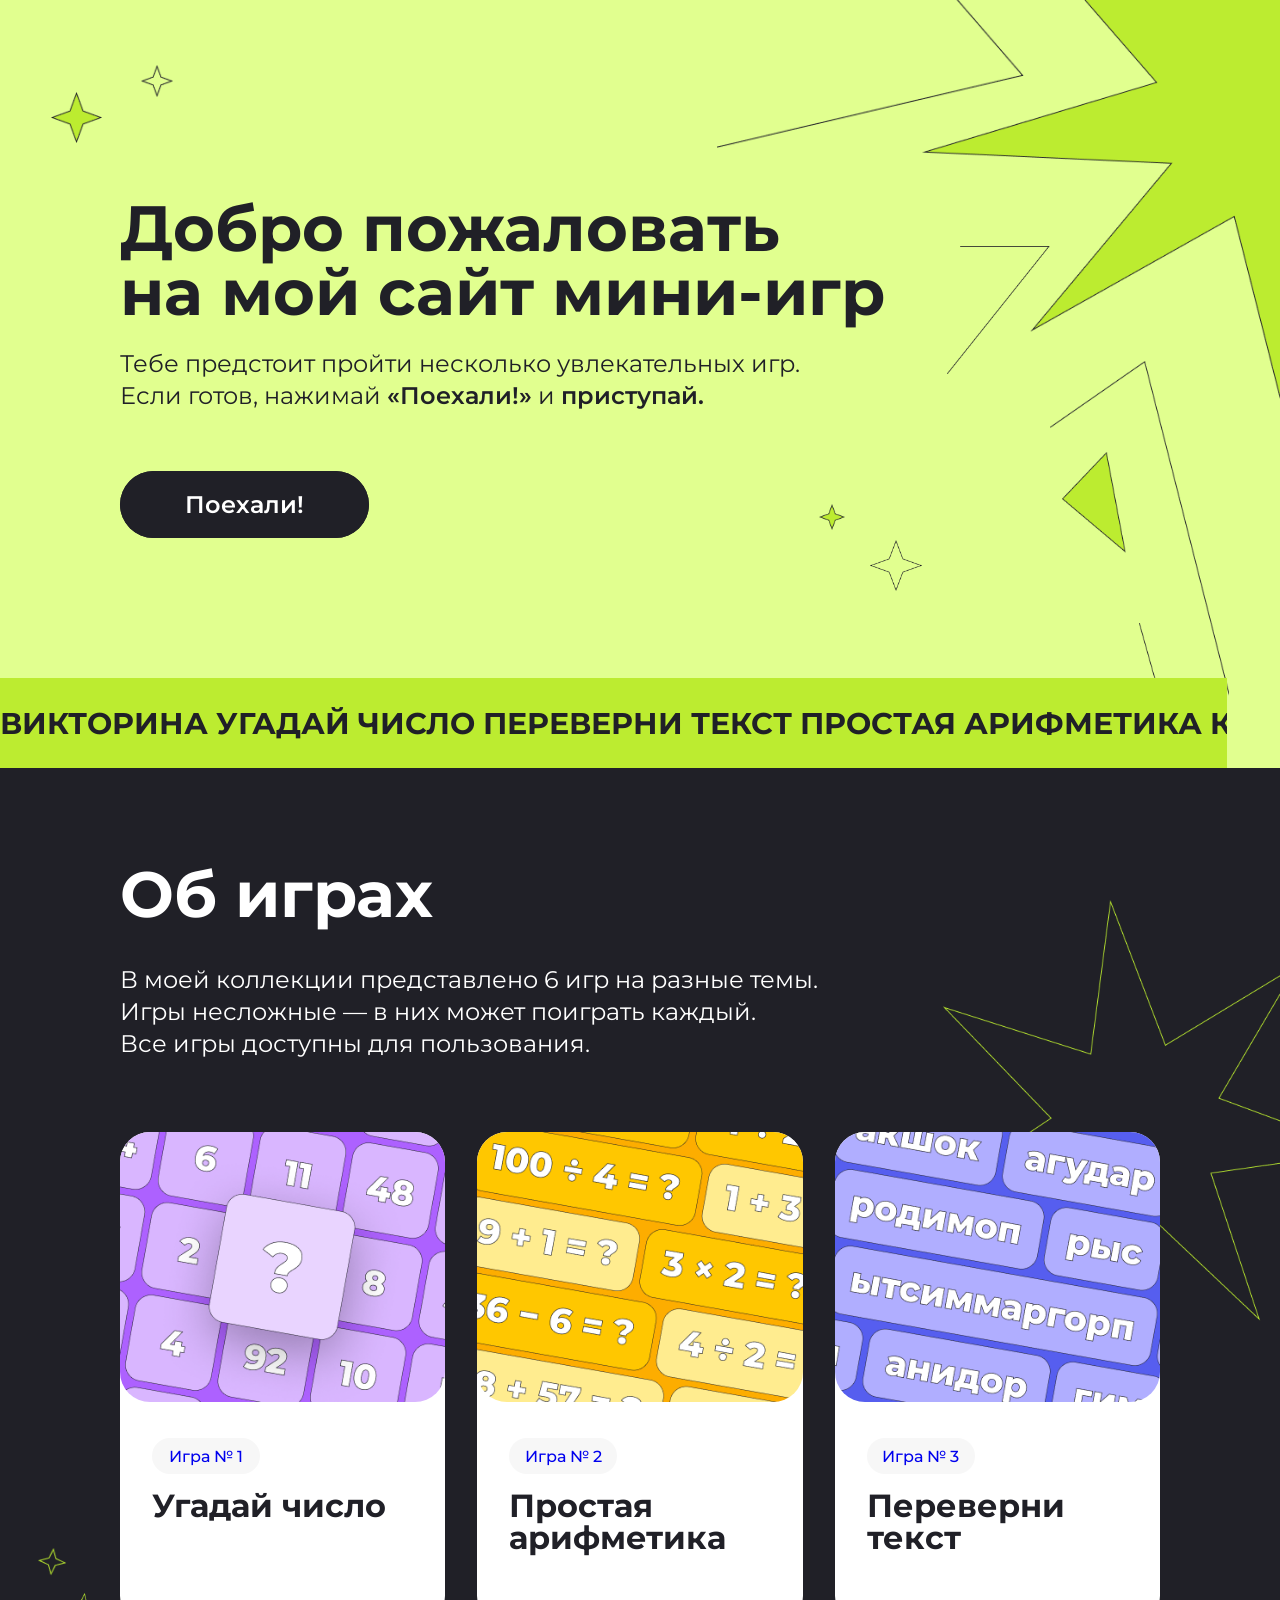
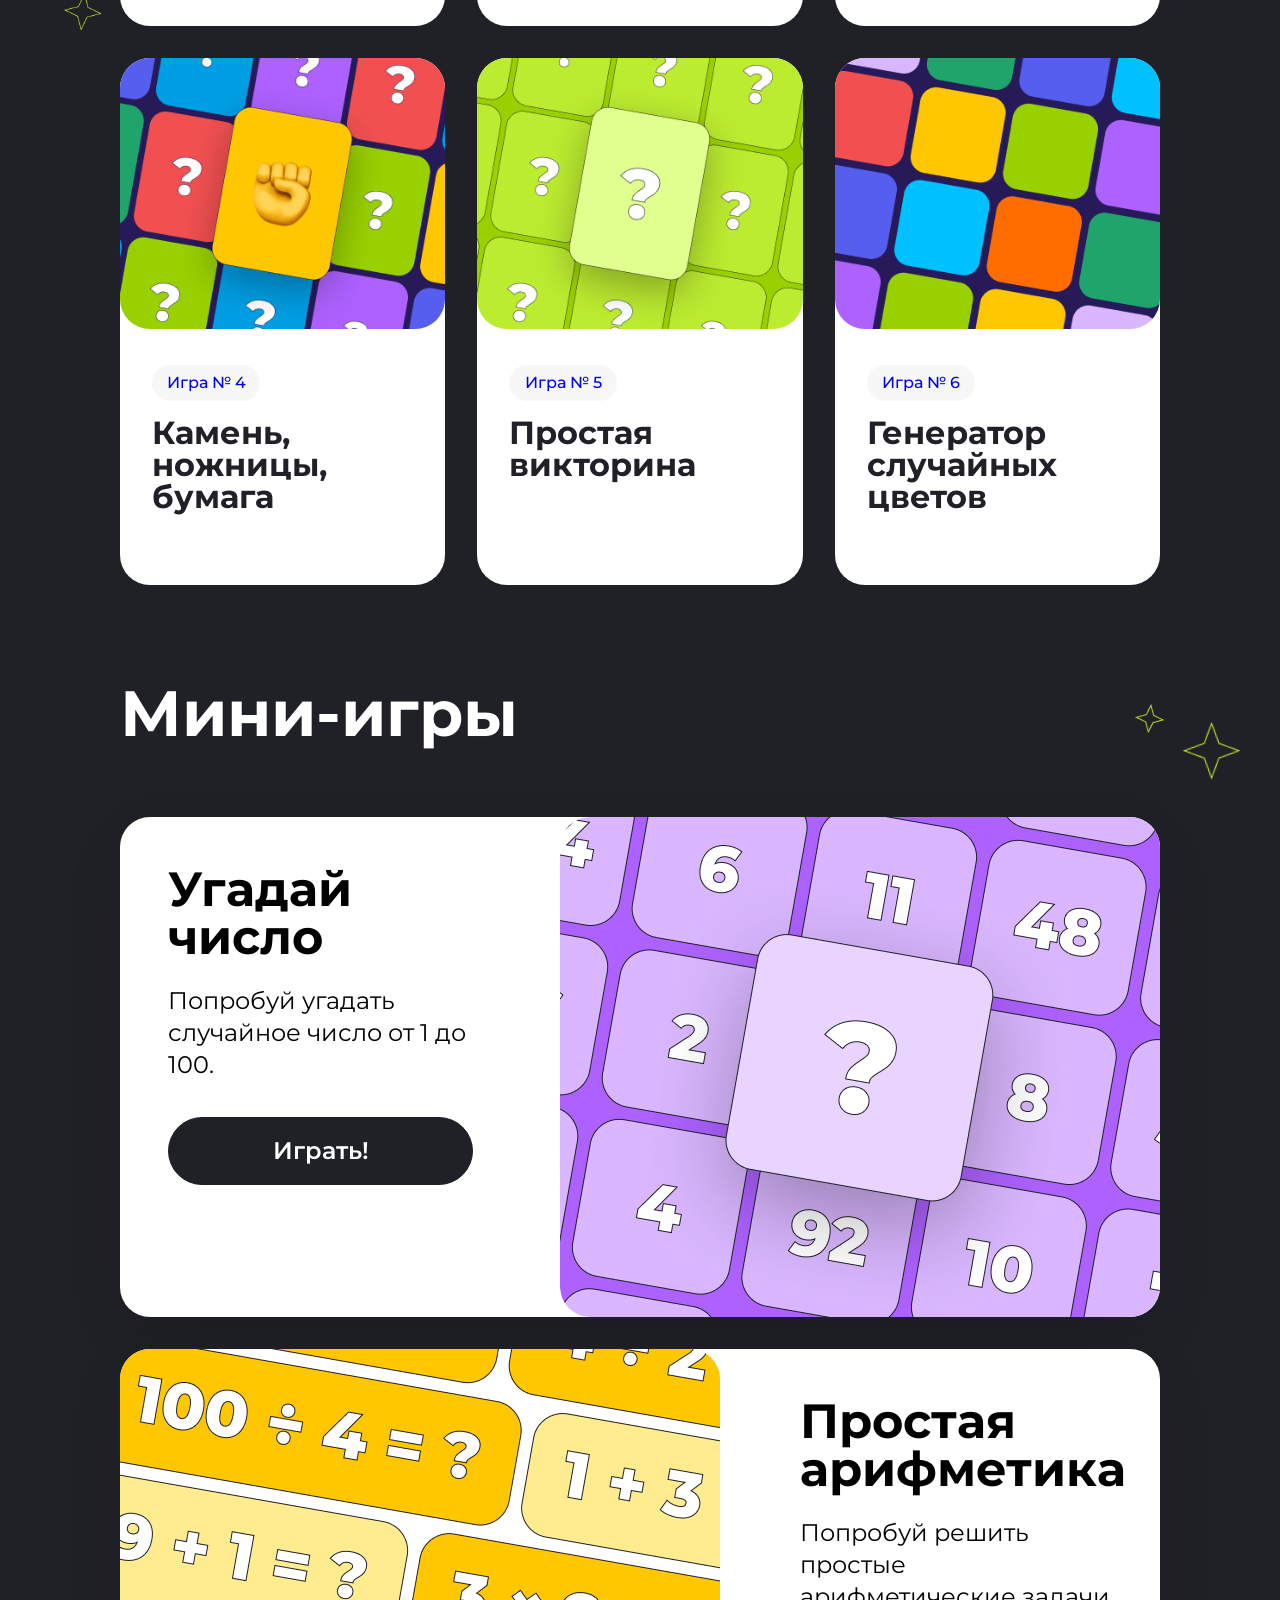
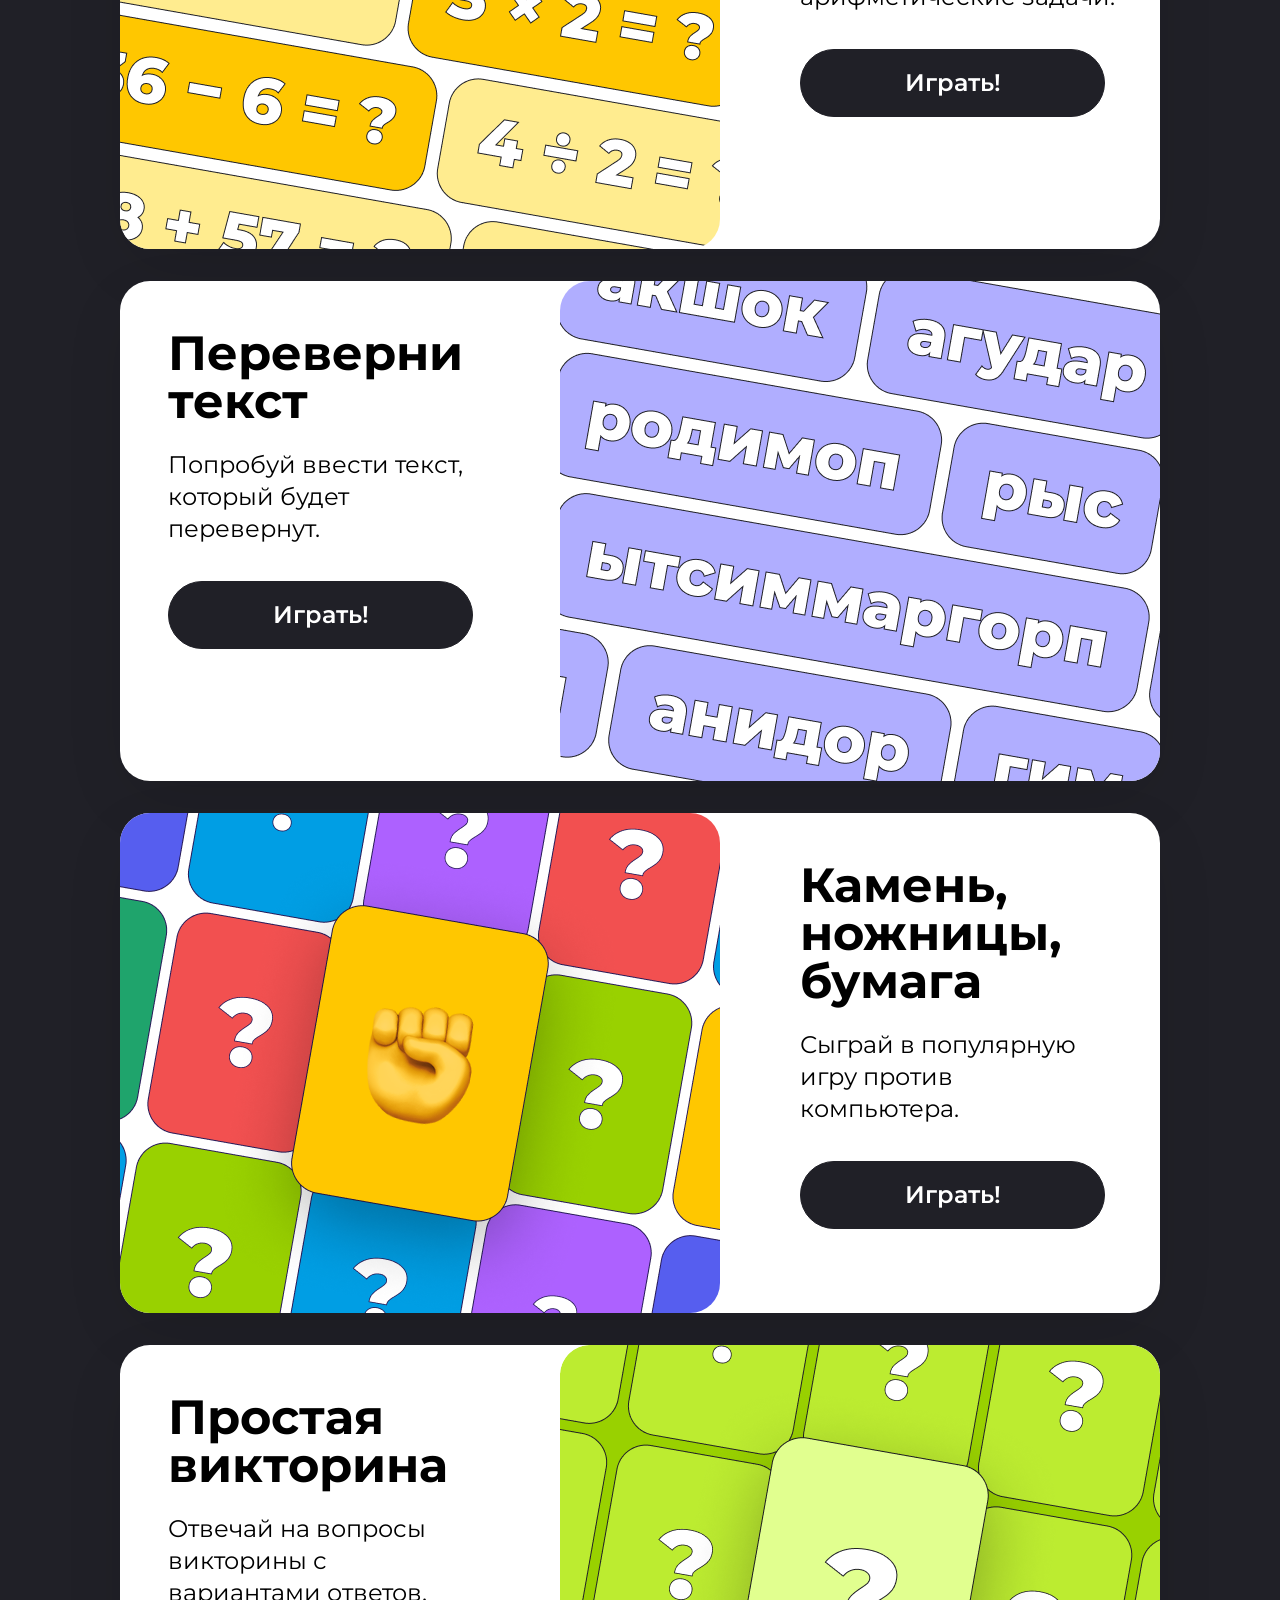
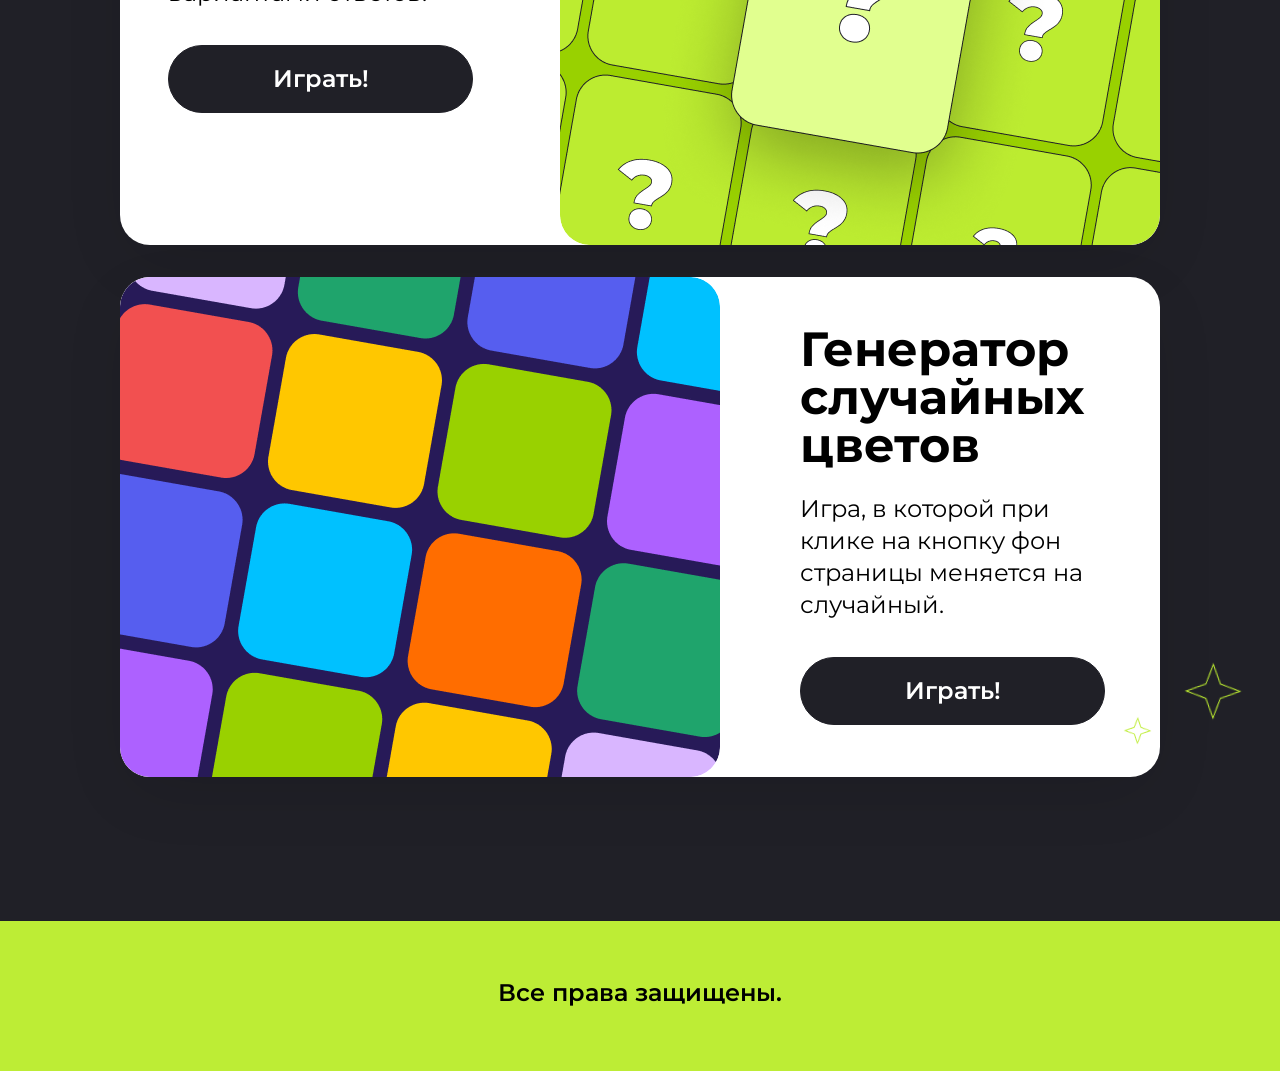
==== index.html @ 8d10e411 "hw1-1" ====
<!DOCTYPE html>
<html lang="en">

<head>
    <meta charset="UTF-8">
    <meta http-equiv="X-UA-Compatible" content="IE=edge">
    <meta name="viewport" content="width=device-width, initial-scale=1.0">
    <link href="https://fonts.googleapis.com/css2?family=Montserrat:ital,wght@0,100..900;1,100..900&amp;display=swap"
        rel="stylesheet">
    <link rel="stylesheet" href="style.css">
    <title>Homework1</title>
</head>

<body>
    <section class="top center">
        <img class="angle-star" src="./img/звезда в углу.png" alt="звузда в верхнем правом углу">
        <img class="star-1" src="./img/большая звезда слева.png" alt="большая звезда слева">
        <img class="star-2" src="./img/маленькая звезда слева.png" alt="маленькая звезда слева">
        <img class="star-3" src="./img/большая звезда справа.png" alt="большая звезда справа">
        <img class="star-4" src="./img/маленькая звезда справа.png" alt="маленькая звезда справа">
        <img class="line-1" src="./img/линия над звездой.png" alt="линия над угловой звездой">
        <img class="line-2" src="./img/линия сбоку звезды.png" alt="линия сбоку угловой звезды">
        <img class="line-3" src="./img/линия под звездой.png" alt="линия под угловой звездой">
        <img class="line-4" src="./img/линия под треугольником.png" alt="линия под треугольником">
        <img class="triangle" src="./img/треугольник.png" alt="треугольник">


        <div class="top-content">
            <div class="top__wrapper">
                <h1 class="top__title">Добро пожаловать на&nbsp;мой сайт мини-игр</h1>
                <p class="top__subtitle">Тебе предстоит пройти несколько увлекательных игр. Если&nbsp;готов, нажимай
                    <span class="bold-phrase">«Поехали!»</span> и
                    <span class="bold-phrase">приступай.</span>
                </p>
            </div>
            <a href="#about-games" class="btn">Поехали!</a>
        </div>
        <div class="ticker">
            <div class="ticker__inner">
                <p class="ticker-content">Викторина Угадай число Переверни текст Простая арифметика Камень, ножницы,
                    бумага Генератор случайных цветов</p>
            </div>
        </div>
    </section>
    <section class="box-game center">
        <img class="contur-star" src="./img/контур звезды.png" alt="контур звезды">
        <img class="contur-smallstar-1" src="./img/контур маленькой звезды.png" alt="контур маленькой звезды">
        <img class="contur-bigstar-1" src="./img/контур большой звезды.png" alt="контур большой звезды">
        <div class="box-game__wrapper">
            <h1 class="box-game__title" id="about-games">Об играх</h1>
            <p class="box-game__subtitle">В моей коллекции представлено 6 игр на разные темы. Игры&nbsp;несложные — в
                них может поиграть каждый.
                Все&nbsp;игры&nbsp;доступны для пользования.
            </p>

            <div class="box-game__card">
                <a href="#game-1" class="game__card">
                    <img class="card__img" src="./img/угадай число.png" alt="Угадай чисо">
                    <div class="card__part2">
                        <div class="card__wrapper">
                            <p class="card__nomber">Игра № 1</p>
                            <h3 class="game-name">Угадай число</h3>
                        </div>
                    </div>

                </a>

                <a href="#game-2" class="game__card">
                    <img class="card__img" src="./img/простая арифметика.png" alt="Простая арифметика">
                    <div class="card__part2">
                        <div class="card__wrapper">
                            <p class="card__nomber">Игра № 2</p>
                            <h3 class="game-name">Простая арифметика</h3>
                        </div>
                    </div>

                </a>

                <a href="#game-3" class="game__card">
                    <img class="card__img" src="./img/переверни текст.png" alt="Переверни текст">
                    <div class="card__part2">
                        <div class="card__wrapper">
                            <p class="card__nomber">Игра № 3</p>
                            <h3 class="game-name">Переверни текст</h3>
                        </div>
                    </div>

                </a>

                <a href="#game-4" class="game__card">
                    <img class="card__img" src="./img/Камень, ножницы, бумага.png" alt="Камень, ножницы, бумага">
                    <div class="card__part2">
                        <div class="card__wrapper">
                            <p class="card__nomber">Игра № 4</p>
                            <h3 class="game-name">Камень, ножницы, <br>бумага</h3>
                        </div>
                    </div>

                </a>

                <a href="#game-5" class="game__card">
                    <img class="card__img" src="./img/простая викторина.png" alt="Простая викторина">
                    <div class="card__part2">
                        <div class="card__wrapper">
                            <p class="card__nomber">Игра № 5</p>
                            <h3 class="game-name">Простая викторина</h3>
                        </div>
                    </div>

                </a>

                <a href="#game-6" class="game__card">
                    <img class="card__img" src="./img/генератор случайных цветов.png" alt="Генератор случайных цветов">
                    <div class="card__part2">
                        <div class="card__wrapper">
                            <p class="card__nomber">Игра № 6</p>
                            <h3 class="game-name">Генератор случайных цветов</h3>
                        </div>
                    </div>
                </a>
            </div>
        </div>

    </section>
    <section class="box-minigames center">
        <img class="contur-smallstar-2" src="./img/контур маленькой звезды.png" alt="контур маленькой звезды">
        <img class="contur-bigstar-2" src="./img/контур большой звезды.png" alt="контур большой звезды">
        <div class="minigames">
            <h1 class="minigames__title">Мини-игры</h1>
            <div class="gorizontal__card_right" id="game-1">
                <div class="card__part1">
                    <h2 class="game-name_big">Угадай число</h2>
                    <p class="game__desc">Попробуй угадать случайное число от 1 до 100.</p>
                    <a href="#" class="game__btn">Играть!</a>
                </div>
                <img class="card__img_big" src="./img/Угадай число большая.png" alt="Угадай число">
            </div>
            <div class="gorizontal__card_left" id="game-2">
                <img class="card__img_big" src="./img/простая арифметика большая.png" alt="Угадай число">
                <div class="card__part1">
                    <h2 class="game-name_big">Простая арифметика</h2>
                    <p class="game__desc">Попробуй решить простые арифметические задачи.</p>
                    <a href="#" class="game__btn">Играть!</a>
                </div>
            </div>
            <div class="gorizontal__card_right" id="game-3">
                <div class="card__part1">
                    <h2 class="game-name_big">Переверни текст</h2>
                    <p class="game__desc">Попробуй ввести текст, который будет перевернут.</p>
                    <a href="#" class="game__btn">Играть!</a>
                </div>
                <img class="card__img_big" src="./img/переверни текст большая.png" alt="Угадай число">
            </div>
            <div class="gorizontal__card_left" id="game-4">
                <img class="card__img_big" src="./img/камень ножницы большая.png" alt="Угадай число">
                <div class="card__part1">
                    <h2 class="game-name_big">Камень, ножницы, бумага</h2>
                    <p class="game__desc">Сыграй в популярную игру против компьютера.</p>
                    <a href="#" class="game__btn">Играть!</a>
                </div>
            </div>
            <div class="gorizontal__card_right" id="game-5">
                <div class="card__part1">
                    <h2 class="game-name_big">Простая викторина</h2>
                    <p class="game__desc">Отвечай на вопросы викторины с вариантами ответов.</p>
                    <a href="#" class="game__btn">Играть!</a>
                </div>
                <img class="card__img_big" src="./img/простая викторина большая.png" alt="Угадай число">
            </div>
            <div class="gorizontal__card_left" id="game-6">
                <img class="card__img_big" src="./img/генератор большая.png" alt="Угадай число">
                <div class="card__part1">
                    <h2 class="game-name_big">Генератор случайных цветов</h2>
                    <p class="game__desc">Игра, в которой при клике на кнопку фон страницы меняется на случайный.</p>
                    <a href="#" class="game__btn">Играть!</a>
                </div>
            </div>
        </div>
        <img class="contur-smallstar-3" src="./img/контур маленькой звезды.png" alt="контур маленькой звезды">
        <img class="contur-bigstar-3" src="./img/контур большой звезды.png" alt="контур большой звезды">

    </section>

    <footer class="footer center">
        <div class="footer__content">
            <p>Все права защищены.</p>
        </div>

    </footer>


</body>

</html>
---- style.css ----
* {
    margin: 0;
    padding: 0;
}

.center {
    padding-left: 120px;
    padding-right: 120px;
}

.top {
    width: 100%;
    height: auto;
    position: relative;
    background-image: url(./img/фон.png);
    background-size: cover;
    background-repeat: no-repeat;
    color: #202027;
    box-sizing: border-box;

}

.top-content {
    width: 769px;
    height: auto;
    padding-top: 196px;
    padding-right: 120px;
    padding-bottom: 156px;
}

.top__wrapper {
    width: 769px;
    height: 244px;
    opacity: 1;
    display: flex;
    flex-direction: column;
    gap: 24px;
    margin-bottom: 48px;
}

/* Позиционирование по px
.angle-star {
    position: absolute;
    padding-left: 990px;
}

.star-1 {
    position: absolute;
    padding-top: 94px;
    padding-left: 63px;
}
.star-2 {
    position: absolute;
    padding-top: 69px;
    padding-left: 156px;
}
.star-3 {
    position: absolute;
    padding-top: 568px;
    padding-left: 1013px;
}
.star-4 {
    position: absolute;
    padding-top: 538px;
    padding-left: 948px;
}
.line-1 {
    position: absolute;
    padding-left: 854px;
}
.line-2 {
    position: absolute;
    padding-top: 254px;
    padding-left: 1067px;
}
.line-3 {
    position: absolute;
    padding-top: 379px;
    padding-left: 1225px;
}
.line-4 {
    position: absolute;
    padding-top: 663px;
    padding-left: 1345px;
}
.triangle {
    position: absolute;
    padding-top: 468px;
    padding-left: 1247px;
}

*/
.angle-star {
    position: absolute;
    top: 0%;
    right: 0%;
    width: 28vw;
    height: auto;
}

.star-1 {
    position: absolute;
    top: 12%;
    left: 4%;
    width: 4vw;
    height: auto;
}

.star-2 {
    position: absolute;
    top: 8.5%;
    left: 11%;
    width: 2.5vw;
    height: auto;
}

.star-3 {
    position: absolute;
    bottom: 23%;
    right: 28%;
    width: 4vw;
    height: auto;
}

.star-4 {
    position: absolute;
    bottom: 31%;
    right: 34%;
    width: 2vw;
    height: auto;
}

.line-1 {
    position: absolute;
    top: 0%;
    right: 20%;
    width: 24vw;
    height: auto;
}

.line-2 {
    position: absolute;
    top: 32%;
    right: 18%;
    width: 8vw;
    height: auto;
}

.line-3 {
    position: absolute;
    top: 47%;
    right: 4%;
    width: 14vw;
    height: auto;
}

.line-4 {
    position: absolute;
    bottom: 7%;
    right: 9%;
    width: 2vw;
    height: auto;
}

.triangle {
    position: absolute;
    bottom: 28%;
    right: 12%;
    width: 5vw;
    height: auto;
}


.top__title {
    font-family: Montserrat;
    font-weight: 700;
    font-size: 64px;
    line-height: 100%;
    letter-spacing: 0px;
    vertical-align: middle;


}

.top__subtitle {
    font-family: Montserrat;
    font-weight: 400;
    font-style: Regular;
    font-size: 24px;
    line-height: 32px;
    letter-spacing: 0px;
    vertical-align: middle;
}

.bold-phrase {
    font-weight: 600;
}

.btn {
    width: 247px;

    background-color: #202027;
    color: #FFFFFF;
    gap: 10px;
    border-width: 1px;
    padding-top: 18px;
    padding-right: 64px;
    padding-bottom: 18px;
    padding-left: 64px;
    border-radius: 60px;
    border: 1px solid #202027;

    font-family: Montserrat;
    font-weight: 600;
    font-size: 24px;
    line-height: 142%;
    letter-spacing: 0%;
    text-align: center;
    text-decoration: none;
}

.btn:hover {
    background-color: #FFFFFF;
    color: #000;
}

.ticker {
    position: relative;
    width: 118%;
    height: 90px;
    background-color: #BCEC30;
    overflow: hidden;
    /* скрывает всё, что выходит за границы */
    white-space: nowrap;
    /* текст не переносится на новую строку */
    display: flex;
    align-items: center;
    z-index: 2;
    margin-left: -120px;
}

.ticker__inner {
    display: inline-block;
    animation: ticker-loop 20s linear infinite;
    /* 20с — скорость прокрутки */
}

@keyframes ticker-loop {
    0% {
        transform: translateX(100%);
        /* старт справа за границей */
    }

    100% {
        transform: translateX(-100%);
        /* уходит влево за границу */
    }
}

.ticker-content {
    font-family: Montserrat;
    font-weight: 700;
    font-style: Bold;
    font-size: 30px;
    line-height: 110.00000000000001%;
    letter-spacing: 4%;
    vertical-align: middle;
    text-transform: uppercase;

}

.contur-star {
    position: absolute;
    top: 100%;
    right: 0%;
    width: 28vw;
    height: auto;
    z-index: 1;
}

.contur-smallstar-1 {
    position: absolute;
    top: 172%;
    left: 3%;
    width: 2.2vw;
    height: auto;
    z-index: 1;
}

.contur-bigstar-1 {
    position: absolute;
    top: 177%;
    left: 5%;
    width: 3vw;
    height: auto;
    z-index: 1
}

.box-game {
    width: 100%;
    height: auto;
    background-image: url(./img/фон\ об\ играх.png);
    padding-top: 94px;
    padding-bottom: 50px;
    box-sizing: border-box;
}

.box-game__wrapper {
    width: 100%;
    height: auto;

}

.box-game__title {
    width: 314px;
    height: 78px;
    font-family: Montserrat;
    font-weight: 700;
    font-size: 64px;
    line-height: 100%;
    letter-spacing: 0px;
    vertical-align: middle;
    color: #FFFFFF;
}

.box-game__subtitle {
    width: 788px;
    height: 96px;
    font-family: Montserrat;
    font-weight: 400;
    font-size: 24px;
    line-height: 32px;
    letter-spacing: 0px;
    vertical-align: middle;
    color: #FFFFFF;
    padding-top: 24px;
    padding-bottom: 72px;

}

.box-game__card {
    width: 100%;
    height: auto;
    display: grid;
    grid-template-columns: repeat(3, 1fr);
    gap: 32px;
    box-sizing: border-box;
}

.game__card {
    width: 100%;
    height: auto;
    opacity: 1;
    gap: 10px;
    padding-bottom: 36px;
    border-radius: 30px;
    background-color: #FFFFFF;
    text-decoration: none;
    z-index: 2;
}

.game__card:hover {
    transform: scale(1.05);
    /* увеличение на 5% */
    box-shadow: 0 12px 28px rgba(0, 0, 0, 0.18);
    /* тень чуть больше */
}

.card__img {
    width: 100%;
    height: auto;
    border-radius: 30px;
}

.card__part2 {
    margin-right: 32px;
    margin-left: 32px;
    margin-top: 32px;
    margin-bottom: 36px;
}

.card__nomber {
    width: 108px;
    height: 36px;
    background-color: #F7F7F7;
    border-radius: 52.58px;
    display: flex;
    align-items: center;
    justify-content: center;
    margin-bottom: 16px;

    font-family: Montserrat;
    font-weight: 500;
    font-size: 16px;
    line-height: 110.00000000000001%;
    letter-spacing: 0px;
    vertical-align: bottom;

}

.game-name {
    font-family: Montserrat;
    font-weight: 700;
    font-style: Bold;
    font-size: 32px;
    line-height: 100%;
    letter-spacing: 0px;
    vertical-align: middle;
    color: #202027;
}

.game-name_big {
    font-family: Montserrat;
    font-weight: 700;
    font-style: Bold;
    font-size: 48px;
    line-height: 100%;
    letter-spacing: 0px;
    vertical-align: middle;

}

.contur-smallstar-2 {
    position: absolute;
    top: 256%;
    right: 9%;
    width: 2.33vw;
    height: auto;
    z-index: 1;
}

.contur-bigstar-2 {
    position: absolute;
    top: 258%;
    right: 3%;
    width: 4.57vw;
    height: auto;
    z-index: 1;
    transform: rotate(-5.45deg)
}

.box-minigames {
    width: 100%;
    height: auto;
    background-image: url(./img/фон\ об\ играх.png);
    padding-top: 46px;
    box-sizing: border-box;
}

.minigames {
    display: flex;
    flex-direction: column;
    justify-content: space-between;
    gap: 32px;
    padding-bottom: 144px;
}

.minigames__title {
    font-family: Montserrat;
    font-weight: 700;
    font-style: Bold;
    font-size: 64px;
    line-height: 100%;
    letter-spacing: 0px;
    vertical-align: middle;
    color: #FFFFFF;
    padding-bottom: 40px;
}

.gorizontal__card_right {
    width: 100%;
    height: 500px;
    gap: 32px;
    border-radius: 30px;
    opacity: 1;
    background-color: #FFFFFF;
    box-shadow: 0px 20px 67px -12px #00000021;
    display: flex;
    justify-content: space-between;
}

.gorizontal__card_left {
    width: 100%;
    height: 500px;
    gap: 32px;
    border-radius: 30px;
    opacity: 1;
    background-color: #FFFFFF;
    box-shadow: 0px 20px 67px -12px #00000021;
    display: flex;
}

.card__part1 {
    width: 600px;
    height: 500px;
    padding: 48px;
    gap: 10px;
    opacity: 1;
    display: flex;
    flex-direction: column;
    gap: 24px;

}

.game__btn {
    width: 247px;
    background-color: #202027;
    color: #FFFFFF;
    gap: 10px;
    border-radius: 60px;
    padding-top: 16px;
    padding-right: 28px;
    padding-bottom: 16px;
    padding-left: 28px;
    border: 1px solid #202027;

    font-family: Montserrat;
    font-weight: 600;
    font-size: 24px;
    line-height: 142%;
    letter-spacing: 0%;
    text-align: center;
    text-decoration: none;
}

.game__btn:hover {
    background-color: #FFFFFF;
    color: #000;
}

.game__desc {
    font-family: Montserrat;
    font-weight: 400;
    font-style: Regular;
    font-size: 24px;
    line-height: 32px;
    letter-spacing: 0px;
    vertical-align: middle;
    margin-bottom: 12px;
}

.card__img_big {
    width: 600px;
    height: 500px;
    border-radius: 30px;

}

.contur-smallstar-3 {
    position: absolute;
    top: 613%;
    right: 10%;
    width: 2.2vw;
    height: auto;
    z-index: 1;
    transform: rotate(-5deg);
}

.contur-bigstar-3 {
    position: absolute;
    top: 607%;
    right: 3%;
    width: 4.45vw;
    height: auto;
    z-index: 1;
    transform: rotate(-5deg);
}


.footer {
    width: 100%;
    height: 150px;
    background-color: #BDED35;
    display: flex;
    justify-content: center;
    align-items: center;
    box-sizing: border-box;

}

.footer__content {
    width: 285px;
    height: 29px;
    font-family: Montserrat;
    font-weight: 600;
    font-style: SemiBold;
    font-size: 24px;
    line-height: 100%;
    letter-spacing: 0px;
    text-align: center;
    vertical-align: middle;
}
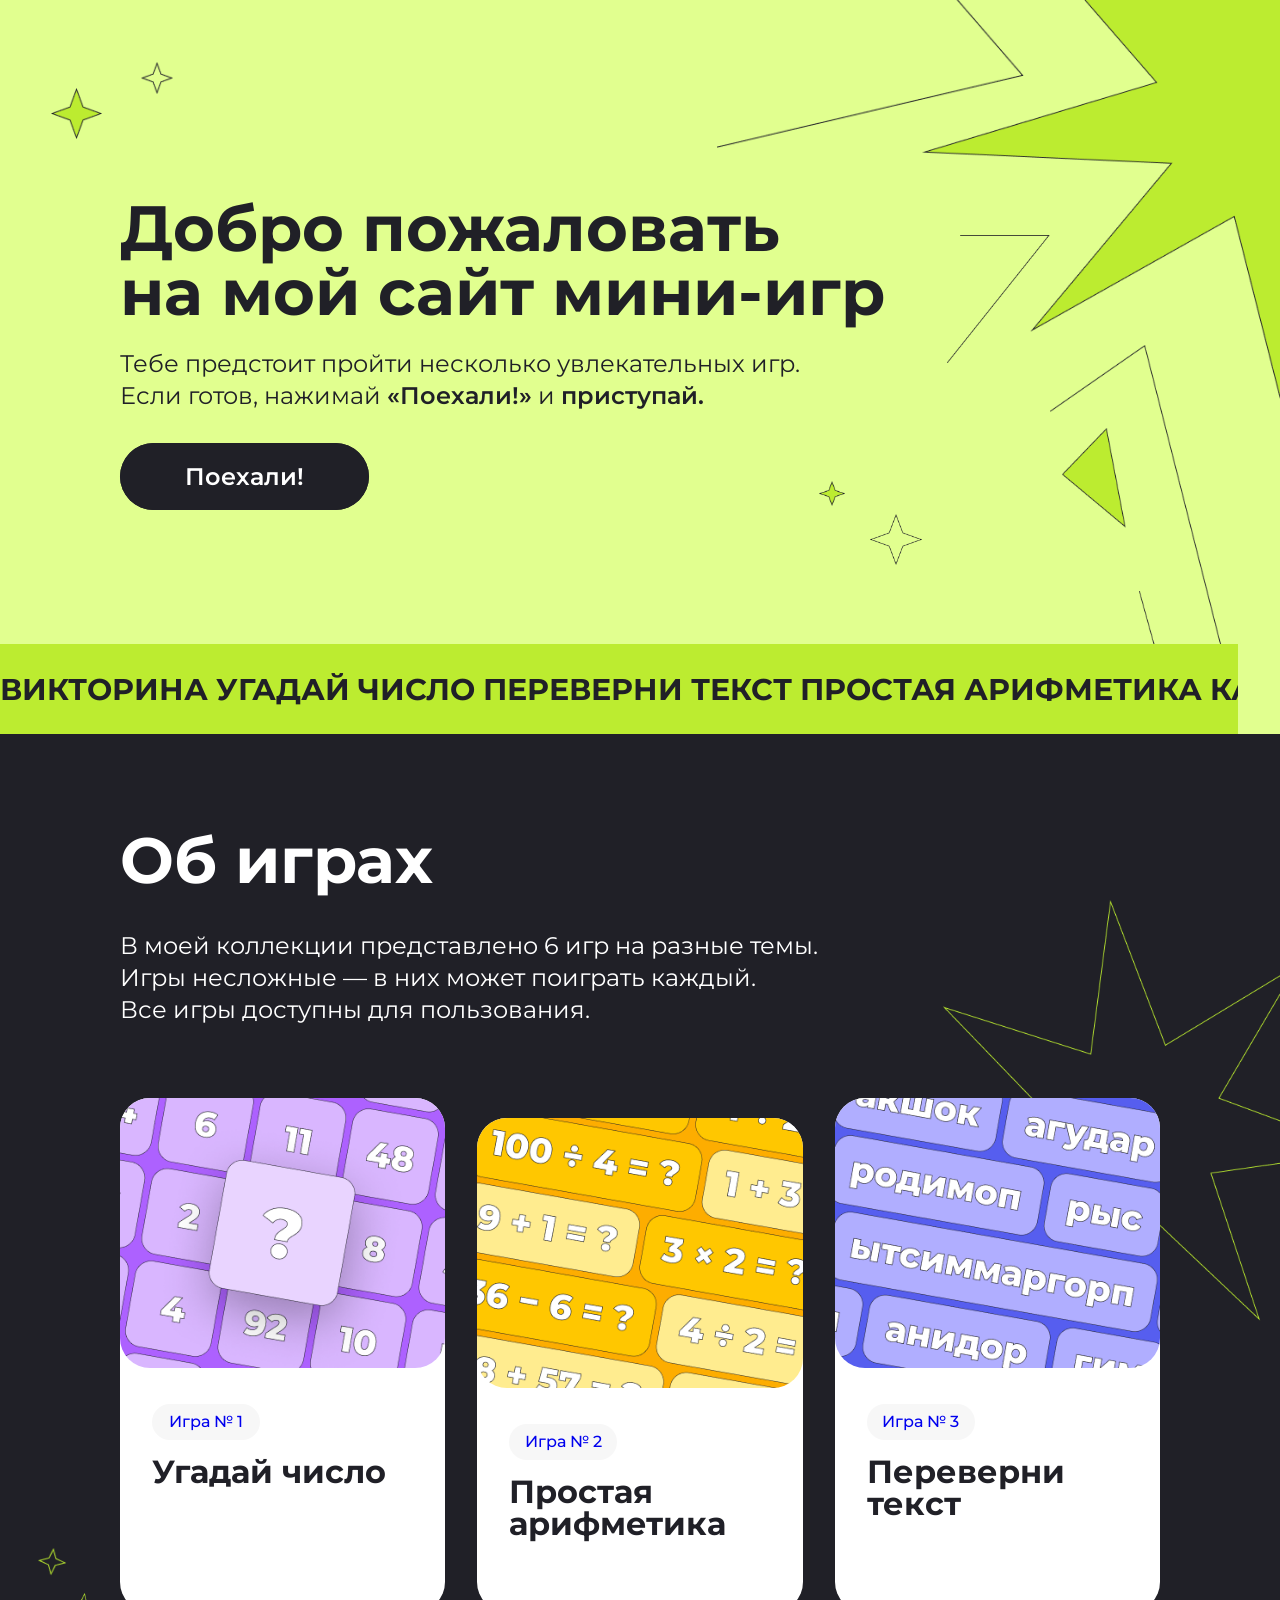
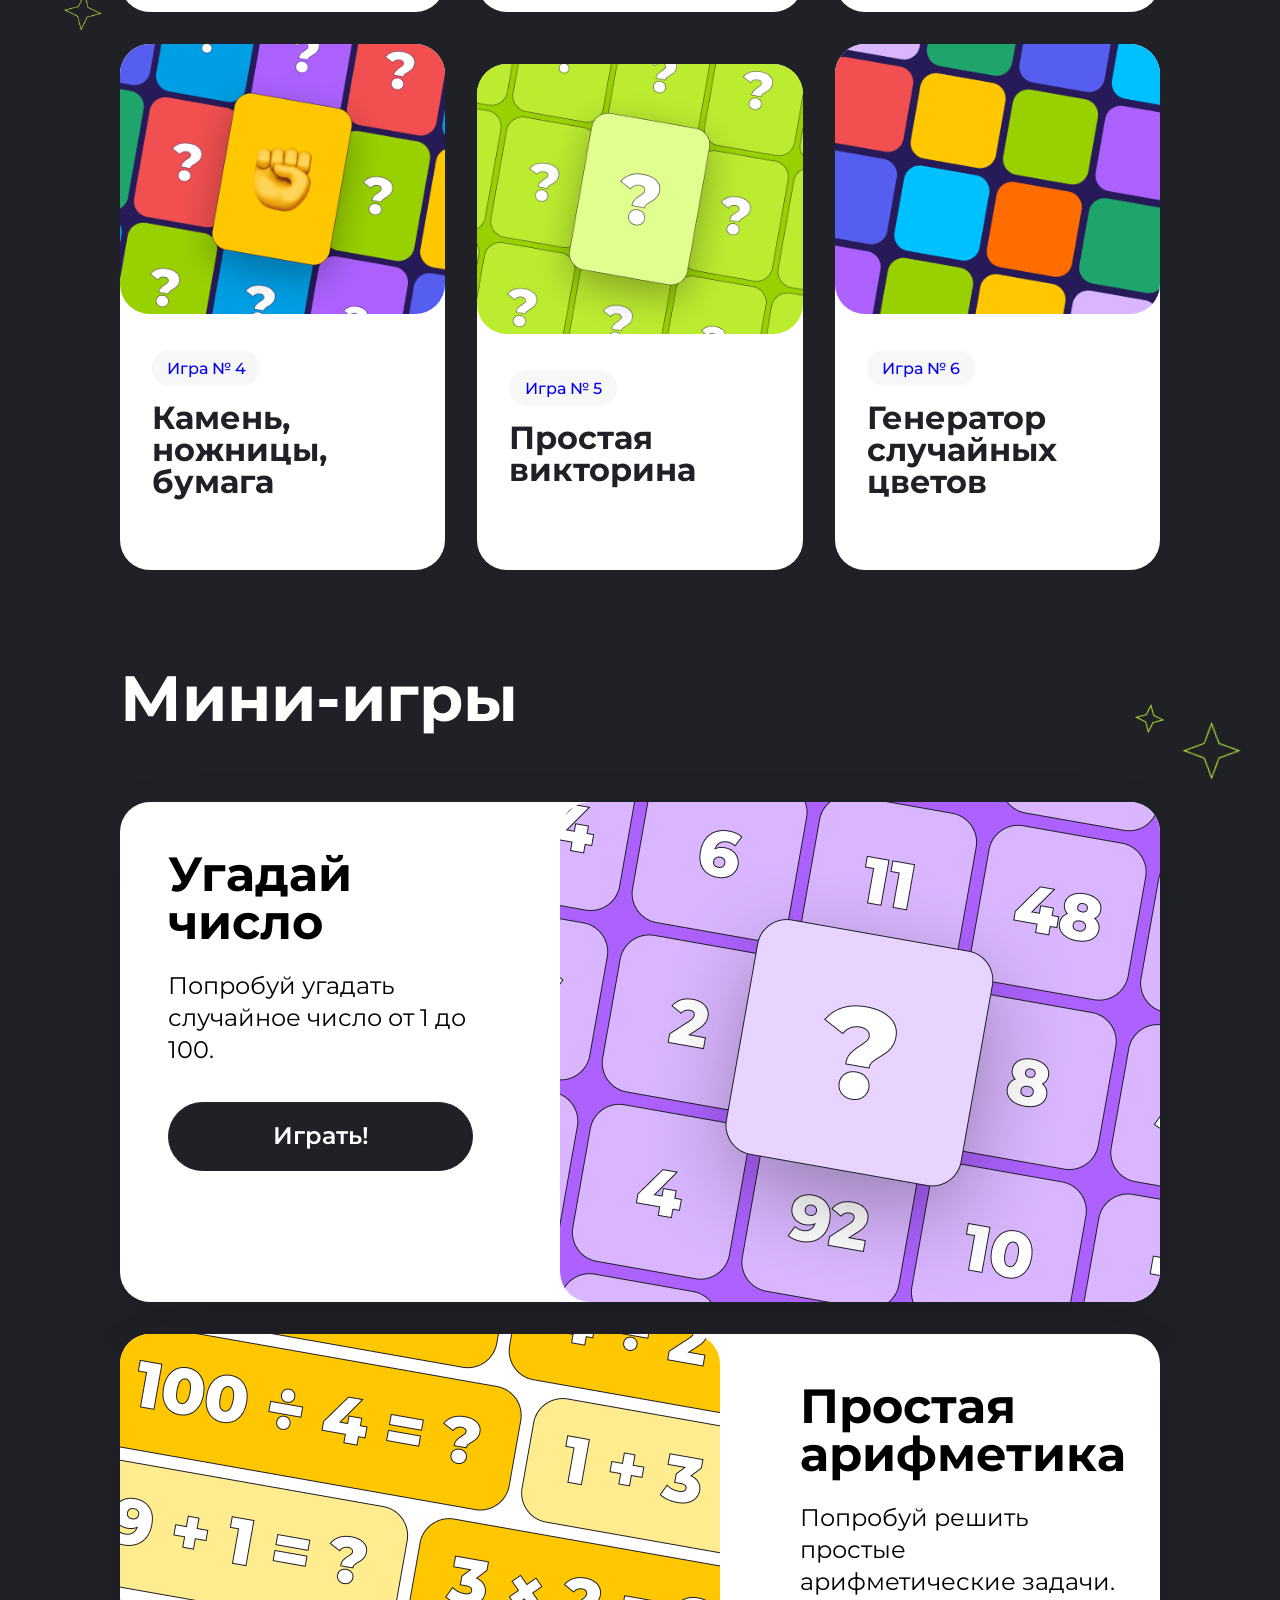
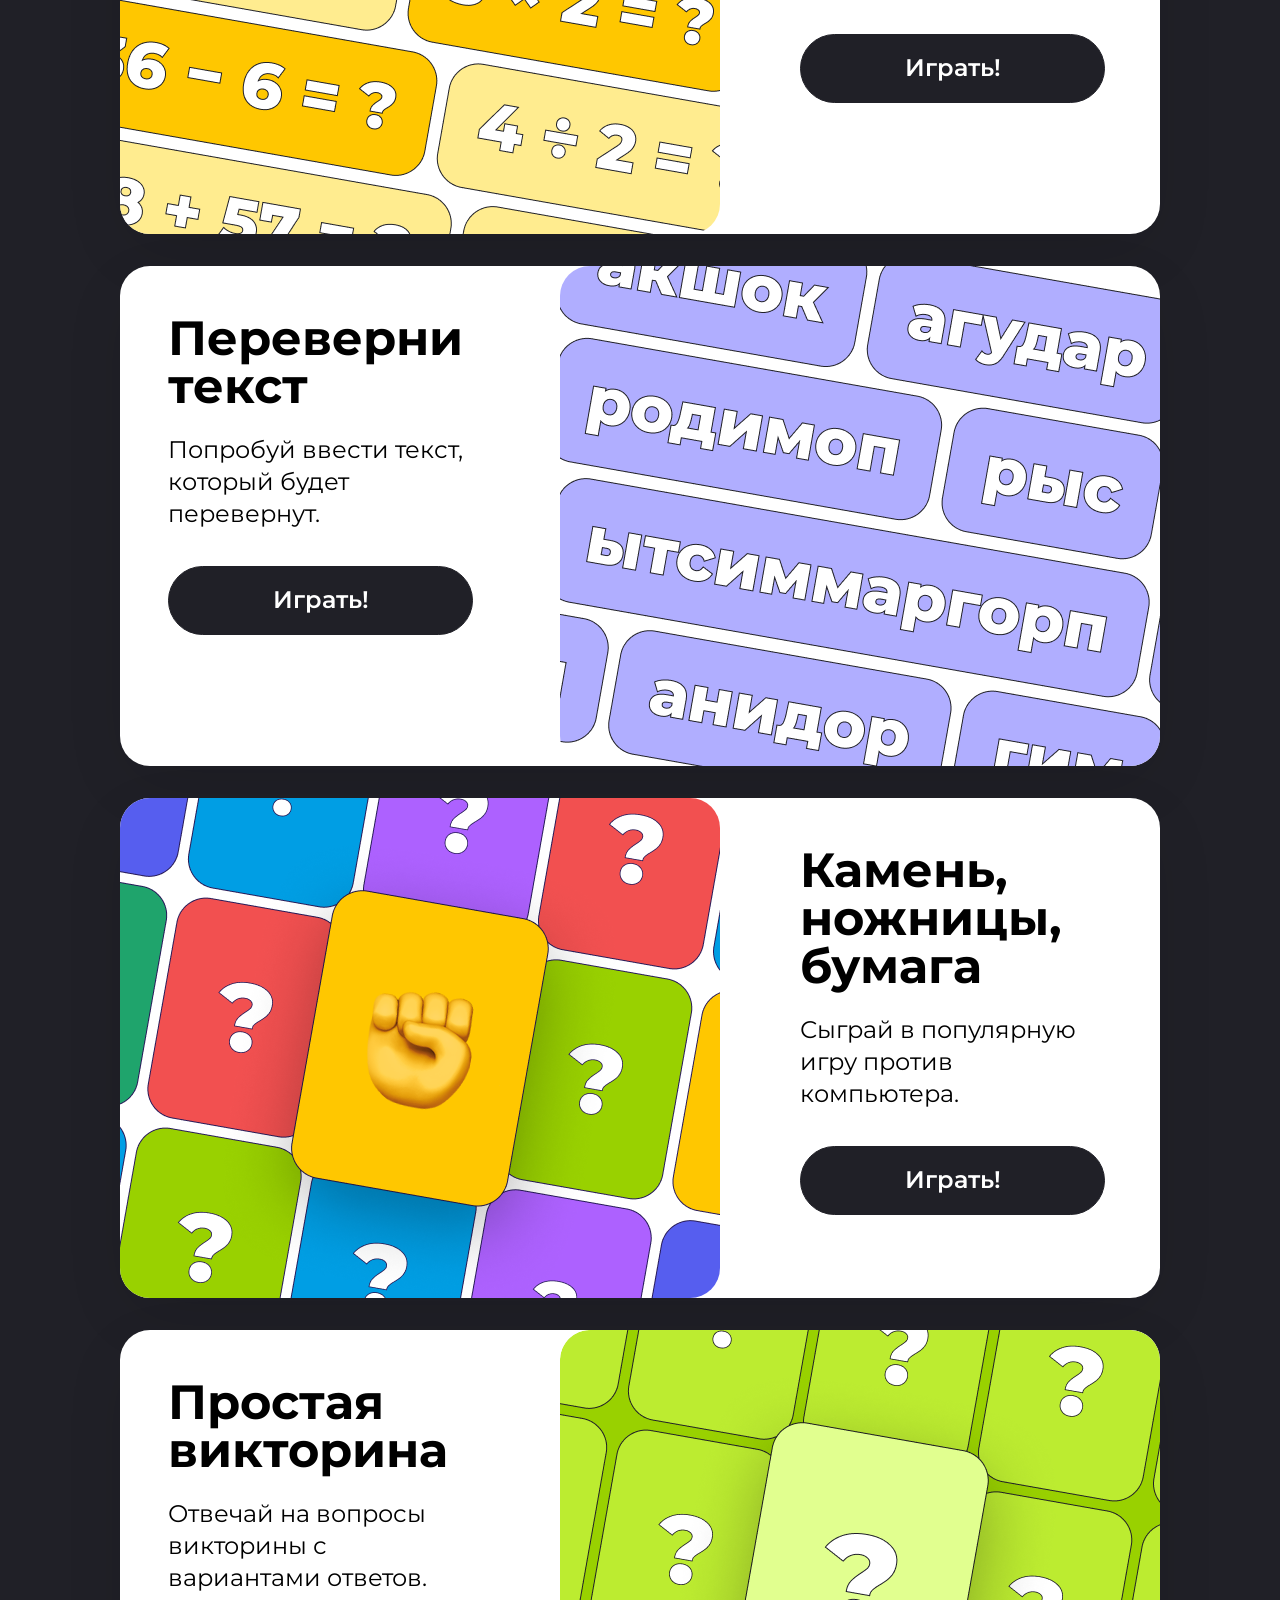
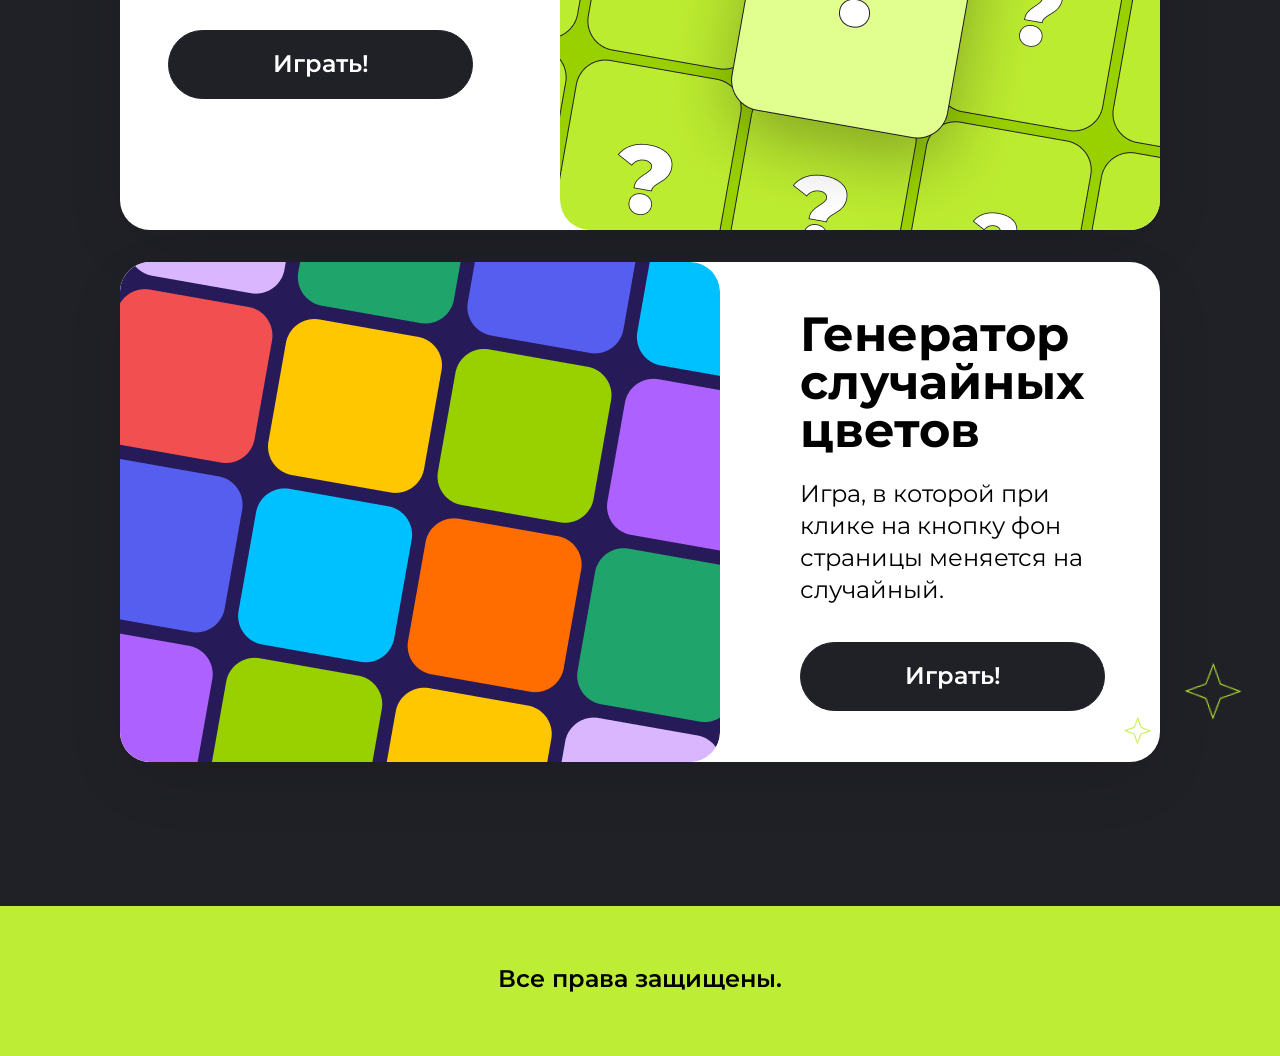
==== commit 9d1ac90d: "Variables. Data types." ====
--- a/index.html
+++ b/index.html
@@ -27,13 +27,21 @@
 
         <div class="top-content">
             <div class="top__wrapper">
-                <h1 class="top__title">Добро пожаловать на&nbsp;мой сайт мини-игр</h1>
-                <p class="top__subtitle">Тебе предстоит пройти несколько увлекательных игр. Если&nbsp;готов, нажимай
-                    <span class="bold-phrase">«Поехали!»</span> и
-                    <span class="bold-phrase">приступай.</span>
-                </p>
-            </div>
-            <a href="#about-games" class="btn">Поехали!</a>
+                <div class="top__description">
+                    <h1 class="top__title">Добро пожаловать на&nbsp;мой сайт мини-игр</h1>
+                    <p class="top__subtitle">Тебе предстоит пройти несколько увлекательных игр. Если&nbsp;готов, нажимай
+                        <span class="bold-phrase">«Поехали!»</span> и
+                        <span class="bold-phrase">приступай.</span>
+                    </p>
+            
+                        <div class="btn-desktop">
+                            <a href="#about-games" class="btn">Поехали!</a>
+                        </div>
+                        <div class="btn-mobile">
+                            <a href="#mini-games" class="btn">Поехали!</a>
+                        </div>
+                </div>
+            </div>
         </div>
         <div class="ticker">
             <div class="ticker__inner">
@@ -65,7 +73,7 @@
 
                 </a>
 
-                <a href="#game-2" class="game__card">
+                <a href="#game-2" class="game__card game__card_big">
                     <img class="card__img" src="./img/простая арифметика.png" alt="Простая арифметика">
                     <div class="card__part2">
                         <div class="card__wrapper">
@@ -98,7 +106,7 @@
 
                 </a>
 
-                <a href="#game-5" class="game__card">
+                <a href="#game-5" class="game__card game__card_big">
                     <img class="card__img" src="./img/простая викторина.png" alt="Простая викторина">
                     <div class="card__part2">
                         <div class="card__wrapper">
@@ -174,13 +182,79 @@
                     <p class="game__desc">Игра, в которой при клике на кнопку фон страницы меняется на случайный.</p>
                     <a href="#" class="game__btn">Играть!</a>
                 </div>
-            </div>
+            </div>            
         </div>
         <img class="contur-smallstar-3" src="./img/контур маленькой звезды.png" alt="контур маленькой звезды">
         <img class="contur-bigstar-3" src="./img/контур большой звезды.png" alt="контур большой звезды">
 
     </section>
-
+    <section class="mobile center">
+        <h1 class="minigames__title" id="mini-games">Мини-игры</h1>
+        <div class="minigames-mobile">
+            <div class="box-game__card">
+            <div class="game__card">
+                <img class="card__img" src="./img/угадай число.png" alt="Угадай чисо">
+                <div class="card__part2">
+                    <div class="card__wrapper">                        
+                        <h3 class="game-name">Угадай число</h3>
+                        <p class="game__desc">Попробуй угадать случайное число от 1 до 100.</p>
+                        <a href="#" class="game__btn">Играть!</a>
+                    </div>
+                </div>
+            </div>
+            <div class="game__card">
+                <img class="card__img" src="./img/простая арифметика.png" alt="Простая арифметика">
+                <div class="card__part2">
+                    <div class="card__wrapper">                        
+                        <h3 class="game-name">Простая арифметика</h3>
+                        <p class="game__desc">Попробуй решить простые арифметические задачи.</p>
+                        <a href="#" class="game__btn">Играть!</a>
+                    </div>
+                </div>
+            </div>
+            <div class="game__card">
+                <img class="card__img" src="./img/переверни текст.png" alt="Переверни текст">                
+                <div class="card__part2">
+                    <div class="card__wrapper">                        
+                        <h3 class="game-name">Переверни текст</h3>
+                        <p class="game__desc">Попробуй ввести текст, который будет перевернут.</p>
+                        <a href="#" class="game__btn">Играть!</a>
+                    </div>
+                </div>
+            </div>
+            <div class="game__card">
+                <img class="card__img" src="./img/Камень, ножницы, бумага.png" alt="Камень, ножницы, бумага">
+                <div class="card__part2">
+                    <div class="card__wrapper">                        
+                        <h3 class="game-name">Камень, ножницы, <br>бумага</h3>
+                        <p class="game__desc">Сыграй в популярную игру против компьютера.</p>
+                        <a href="#" class="game__btn">Играть!</a>
+                    </div>
+                </div>
+            </div>
+            <div class="game__card">
+                <img class="card__img" src="./img/простая викторина.png" alt="Простая викторина">
+                <div class="card__part2">
+                    <div class="card__wrapper">                        
+                        <h3 class="game-name">Простая викторина</h3>                        
+                        <p class="game__desc">Отвечай на вопросы викторины с вариантами ответов.</p>
+                        <a href="#" class="game__btn">Играть!</a>
+                    </div>                    
+                </div>
+            </div>
+            <div class="game__card">
+                <img class="card__img" src="./img/генератор случайных цветов.png" alt="Генератор случайных цветов">
+                <div class="card__part2">
+                    <div class="card__wrapper">                                                
+                        <h3 class="game-name">Генератор случайных цветов</h3>
+                        <p class="game__desc">Игра, в которой при клике на кнопку фон страницы меняется на случайный.</p>
+                        <a href="#" class="game__btn">Играть!</a>
+                    </div>
+                </div>
+            </div>
+            </div>
+        </div>
+    </section>
     <footer class="footer center">
         <div class="footer__content">
             <p>Все права защищены.</p>
@@ -188,7 +262,9 @@
 
     </footer>
 
-
+    <script>
+        
+    </script>
 </body>
 
 </html>
--- a/style.css
+++ b/style.css
@@ -38,6 +38,11 @@
     margin-bottom: 48px;
 }
 
+.top__description { 
+    display: flex;
+    flex-direction: column;       
+    box-sizing: border-box;    
+}       
 /* Позиционирование по px
 .angle-star {
     position: absolute;
@@ -178,7 +183,7 @@
     line-height: 100%;
     letter-spacing: 0px;
     vertical-align: middle;
-
+    padding-bottom: 24px;
 
 }
 
@@ -190,6 +195,7 @@
     line-height: 32px;
     letter-spacing: 0px;
     vertical-align: middle;
+    padding-bottom: 48px;
 }
 
 .bold-phrase {
@@ -223,10 +229,13 @@
     background-color: #FFFFFF;
     color: #000;
 }
+.btn-mobile {
+    display: none;
+}
 
 .ticker {
     position: relative;
-    width: 118%;
+    width: 119%;
     height: 90px;
     background-color: #BCEC30;
     overflow: hidden;
@@ -365,7 +374,9 @@
     box-shadow: 0 12px 28px rgba(0, 0, 0, 0.18);
     /* тень чуть больше */
 }
-
+.game__card_big {
+    margin-top: 20px;
+}
 .card__img {
     width: 100%;
     height: auto;
@@ -536,7 +547,7 @@
     line-height: 32px;
     letter-spacing: 0px;
     vertical-align: middle;
-    margin-bottom: 12px;
+    margin-bottom: 12px; 
 }
 
 .card__img_big {
@@ -589,4 +600,190 @@
     letter-spacing: 0px;
     text-align: center;
     vertical-align: middle;
+}
+.mobile {
+    display: none;
+}
+
+@media (max-width: 426px) {
+
+    .center {
+        padding-left: 16px;
+        padding-right: 16px;
+    }
+    
+    .angle-star {
+        width: 35vw;
+        }
+    .star-1 {
+        top: 12%;
+        left: 14%;
+        width: 9.1vw;
+    }
+    .star-2 {
+        top: 7%;
+        left: 27%;
+        width: 5.5vw;
+    }
+
+    .star-3 {
+        bottom: 12%;
+        right: 11%;
+        width: 10.2vw;
+    }
+    .star-4 {
+        bottom: 19%;
+        right: 23%;
+        width: 4.68vw
+    }
+    
+    .top-content{
+        width: 100%;
+        height: auto;
+        padding-top: 147px; 
+        padding-bottom: 131px;
+        padding-left: 0px;
+        padding-right: 0px; 
+        box-sizing: border-box;     
+    }
+
+    .ticker {
+        width: 108%;
+        height: 51px;
+        margin-left: -15px;        
+    }
+    .ticker-content {
+        font-size: 16px;
+    }
+    
+    .line-1 {
+        display: none;    
+    }
+
+    .line-2 {
+        display: none;    
+    }
+
+    .line-3 {
+        display: none;
+    }
+
+    .line-4 {
+        display: none;    
+    }
+
+    .triangle {
+        display: none;    
+    }
+
+    .top__wrapper {
+        width: 100%;
+        height: auto;
+    }
+
+    .top__description { 
+        display: flex;
+        flex-direction: column;       
+        box-sizing: border-box;
+        margin-left: 40px;
+        margin-right: 40px;
+    }
+    .top__title {        
+        font-size: 40px;        
+        text-align: center;
+        line-height: 100%;
+        padding-bottom: 24px;        
+    }
+
+    .top__subtitle {        
+        font-size: 16px;        
+        text-align: center;
+        line-height: 100%;
+        padding-bottom: 36px;        
+    }
+    .btn-desktop {
+        display: none;
+    }
+
+    .btn-mobile {
+        display: flex;               
+    }
+
+    .box-game {
+        display: none;
+    }
+
+    .game__btn {
+        width: 75%;
+        font-size: 16px
+    }
+
+    .box-minigames {
+        display: none;
+    }
+
+    .mobile {
+        width: 100%;
+        height: auto;
+        padding-top: 48px;
+        padding-bottom: 10px;
+        box-sizing: border-box;
+        background-color: rgba(32, 32, 39, 1);
+        display: flex; 
+        flex-direction: column;       
+    }
+
+    .minigames__title { 
+    font-size: 40px;
+    }
+
+    .box-game__card {
+        display: flex;
+        flex-direction: column;
+        gap: 24px;
+    }
+
+    .game__card:hover {
+        transform: none;
+        box-shadow: none;    
+    }
+
+    .card__part2 {
+        display: flex;
+        justify-content: center;
+        flex-wrap: nowrap;
+        flex-direction: column;
+        margin-right: 29px;
+        margin-left: 29px;
+        margin-top: 29px;
+        margin-bottom: 32px;
+    }
+
+    .card__wrapper {
+        box-sizing: border-box;
+        display: flex;
+        flex-direction: column;
+        align-items: center;
+    }
+
+    .game-name {
+        font-size: 32px;
+        line-height: 100%;
+        padding-bottom: 16px;
+    }
+
+    .game__desc {       
+    font-size: 16px;
+    line-height: 100%;
+    padding-bottom: 32px;
+    }
+
+
+    .footer {
+        height: 100px;        
+    }
+
+    .footer__content {
+        font-size: 16px;
+    }
 }
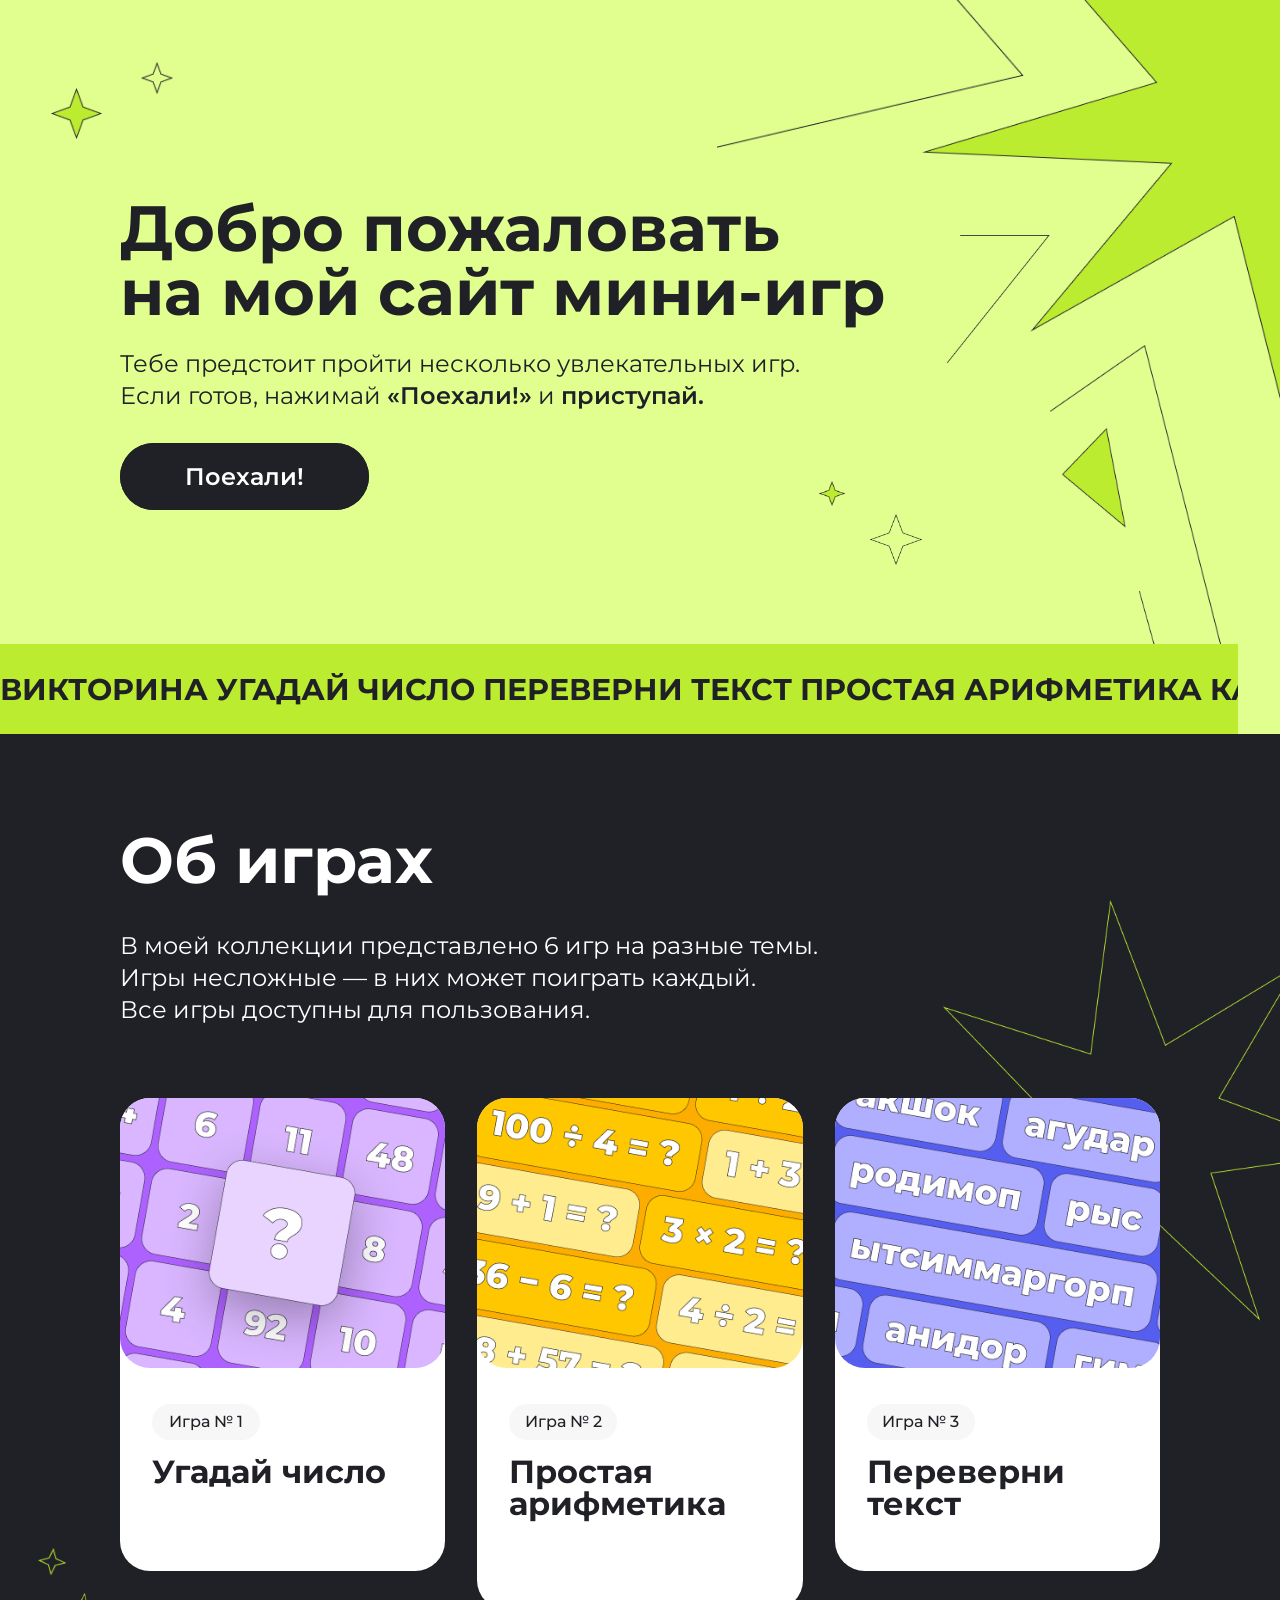
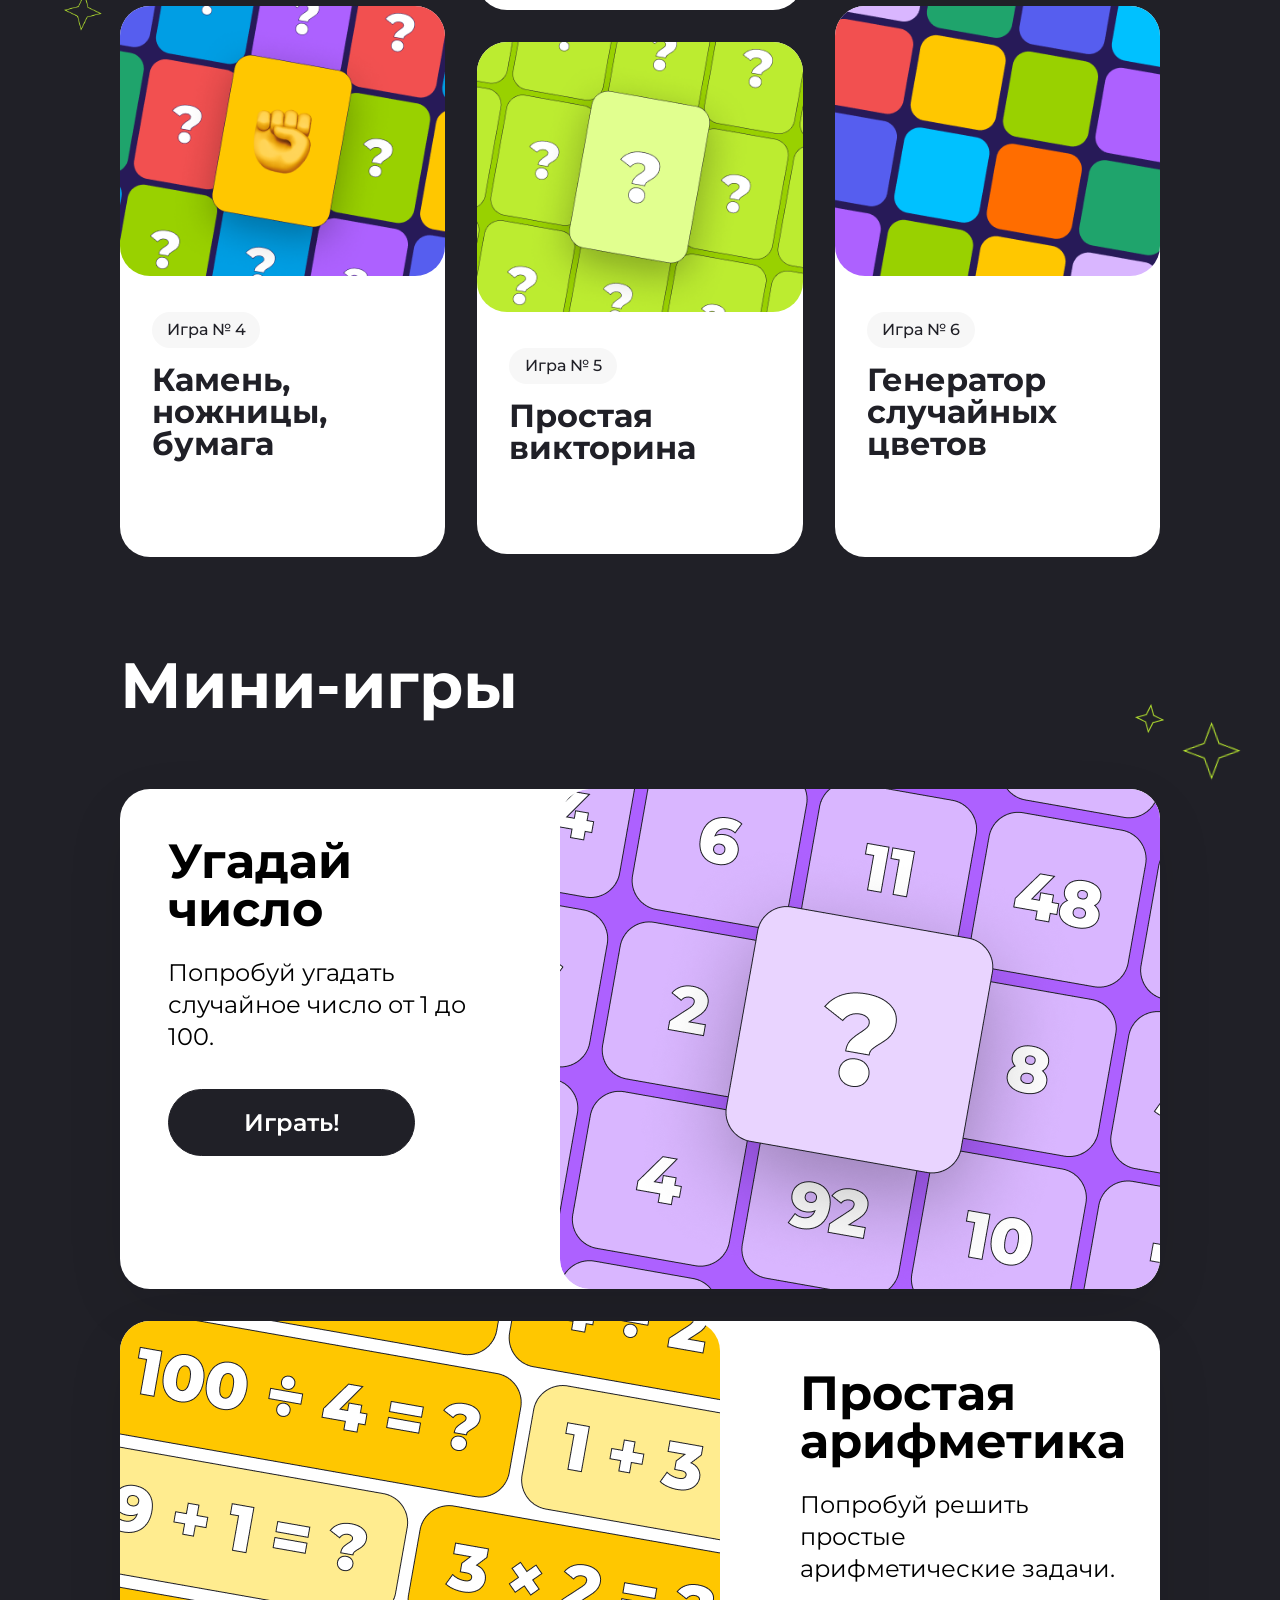
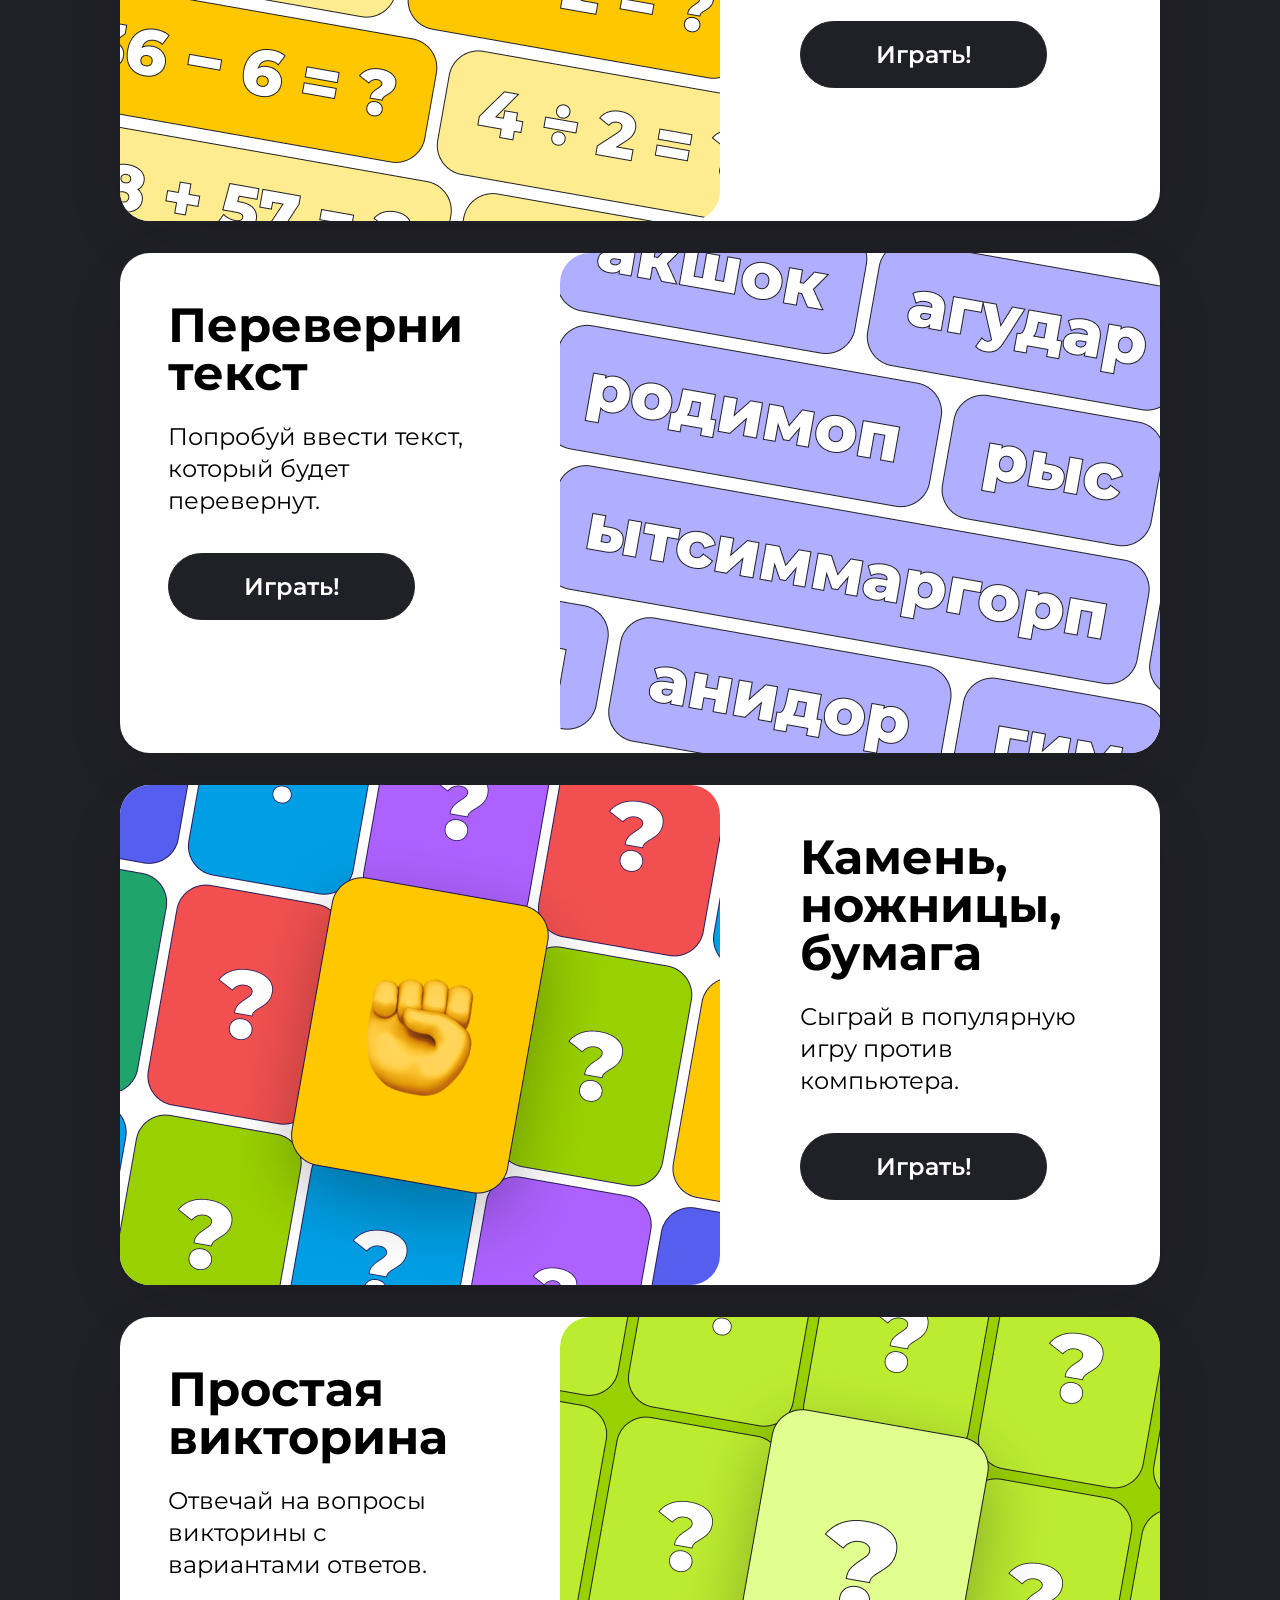
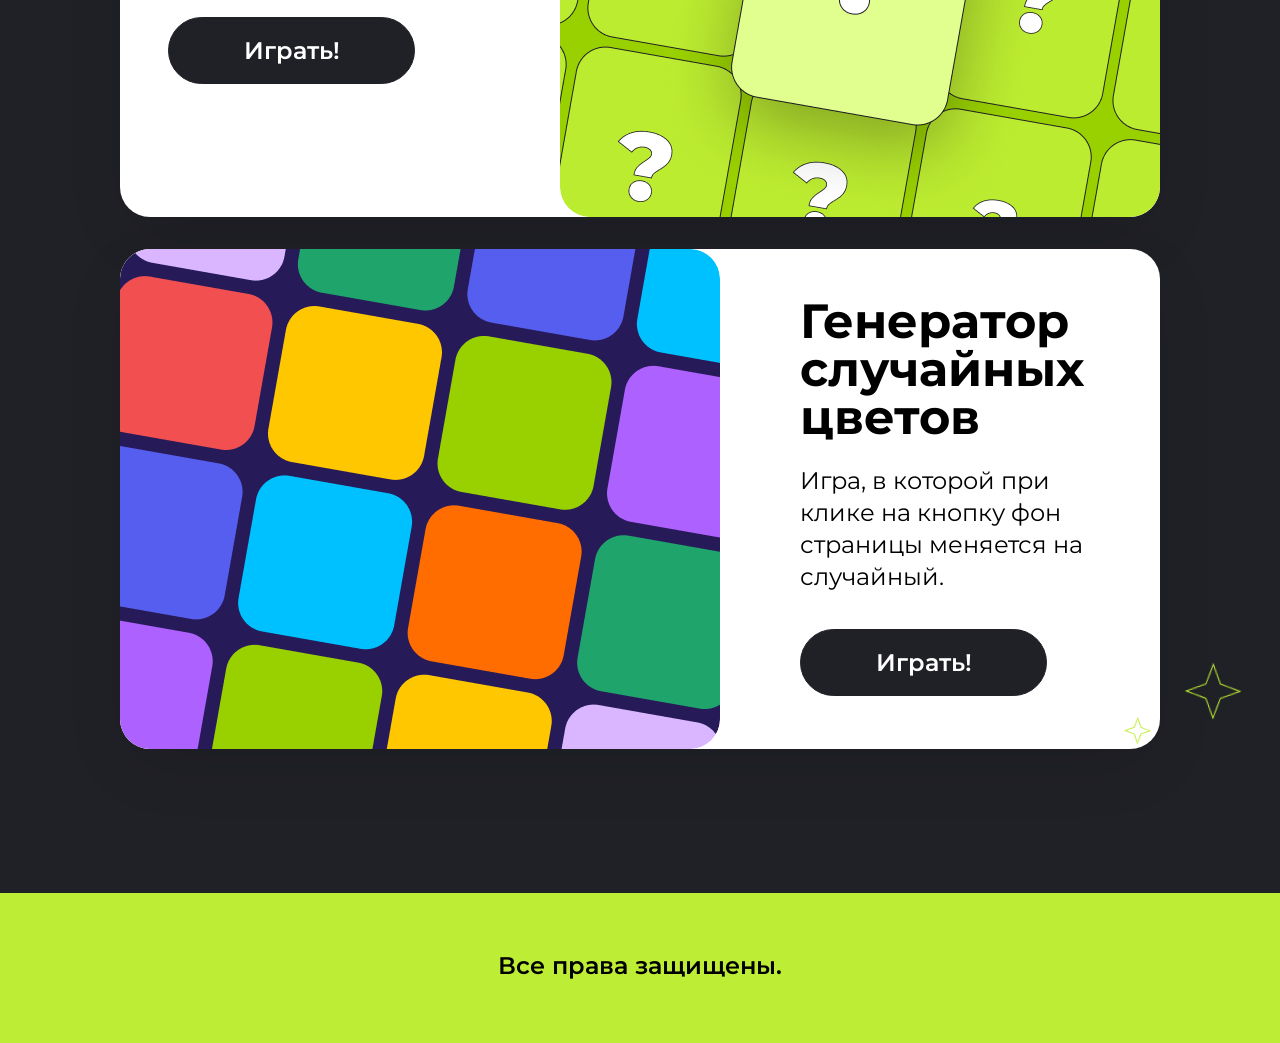
==== commit 9f30ce7f: "Сorrected work. BEM" ====
--- a/index.html
+++ b/index.html
@@ -13,31 +13,31 @@
 
 <body>
     <section class="top center">
-        <img class="angle-star" src="./img/звезда в углу.png" alt="звузда в верхнем правом углу">
-        <img class="star-1" src="./img/большая звезда слева.png" alt="большая звезда слева">
-        <img class="star-2" src="./img/маленькая звезда слева.png" alt="маленькая звезда слева">
-        <img class="star-3" src="./img/большая звезда справа.png" alt="большая звезда справа">
-        <img class="star-4" src="./img/маленькая звезда справа.png" alt="маленькая звезда справа">
-        <img class="line-1" src="./img/линия над звездой.png" alt="линия над угловой звездой">
-        <img class="line-2" src="./img/линия сбоку звезды.png" alt="линия сбоку угловой звезды">
-        <img class="line-3" src="./img/линия под звездой.png" alt="линия под угловой звездой">
-        <img class="line-4" src="./img/линия под треугольником.png" alt="линия под треугольником">
-        <img class="triangle" src="./img/треугольник.png" alt="треугольник">
-
-
-        <div class="top-content">
+        <img class="top__star" src="./img/звезда в углу.png" alt="звузда в верхнем правом углу">
+        <img class="top__star--large-left" src="./img/большая звезда слева.png" alt="большая звезда слева">
+        <img class="top__star--small-left" src="./img/маленькая звезда слева.png" alt="маленькая звезда слева">
+        <img class="top__star--large-right" src="./img/большая звезда справа.png" alt="большая звезда справа">
+        <img class="top__star--small-right" src="./img/маленькая звезда справа.png" alt="маленькая звезда справа">
+        <img class="top__line--above" src="./img/линия над звездой.png" alt="линия над угловой звездой">
+        <img class="top__line--side" src="./img/линия сбоку звезды.png" alt="линия сбоку угловой звезды">
+        <img class="top__line--below" src="./img/линия под звездой.png" alt="линия под угловой звездой">
+        <img class="top__line--under-triangle" src="./img/линия под треугольником.png" alt="линия под треугольником">
+        <img class="top__triangle" src="./img/треугольник.png" alt="треугольник">
+
+
+        <div class="top__content">
             <div class="top__wrapper">
                 <div class="top__description">
                     <h1 class="top__title">Добро пожаловать на&nbsp;мой сайт мини-игр</h1>
                     <p class="top__subtitle">Тебе предстоит пройти несколько увлекательных игр. Если&nbsp;готов, нажимай
-                        <span class="bold-phrase">«Поехали!»</span> и
-                        <span class="bold-phrase">приступай.</span>
+                        <span class="top__phrase--bold">«Поехали!»</span> и
+                        <span class="top__phrase--bold">приступай.</span>
                     </p>
             
-                        <div class="btn-desktop">
+                        <div class="top__btn top__btn--desktop">
                             <a href="#about-games" class="btn">Поехали!</a>
                         </div>
-                        <div class="btn-mobile">
+                        <div class="top__btn top__btn--mobile">
                             <a href="#mini-games" class="btn">Поехали!</a>
                         </div>
                 </div>
@@ -45,15 +45,15 @@
         </div>
         <div class="ticker">
             <div class="ticker__inner">
-                <p class="ticker-content">Викторина Угадай число Переверни текст Простая арифметика Камень, ножницы,
+                <p class="ticker__content">Викторина Угадай число Переверни текст Простая арифметика Камень, ножницы,
                     бумага Генератор случайных цветов</p>
             </div>
         </div>
     </section>
     <section class="box-game center">
-        <img class="contur-star" src="./img/контур звезды.png" alt="контур звезды">
-        <img class="contur-smallstar-1" src="./img/контур маленькой звезды.png" alt="контур маленькой звезды">
-        <img class="contur-bigstar-1" src="./img/контур большой звезды.png" alt="контур большой звезды">
+        <img class="box-game__star--outline" src="./img/контур звезды.png" alt="контур звезды">
+        <img class="box-game__star--outline-small" src="./img/контур маленькой звезды.png" alt="контур маленькой звезды">
+        <img class="box-game__star--outline-large" src="./img/контур большой звезды.png" alt="контур большой звезды">
         <div class="box-game__wrapper">
             <h1 class="box-game__title" id="about-games">Об играх</h1>
             <p class="box-game__subtitle">В моей коллекции представлено 6 игр на разные темы. Игры&nbsp;несложные — в
@@ -61,126 +61,128 @@
                 Все&nbsp;игры&nbsp;доступны для пользования.
             </p>
 
-            <div class="box-game__card">
-                <a href="#game-1" class="game__card">
-                    <img class="card__img" src="./img/угадай число.png" alt="Угадай чисо">
-                    <div class="card__part2">
-                        <div class="card__wrapper">
-                            <p class="card__nomber">Игра № 1</p>
-                            <h3 class="game-name">Угадай число</h3>
-                        </div>
-                    </div>
-
-                </a>
-
-                <a href="#game-2" class="game__card game__card_big">
-                    <img class="card__img" src="./img/простая арифметика.png" alt="Простая арифметика">
-                    <div class="card__part2">
-                        <div class="card__wrapper">
-                            <p class="card__nomber">Игра № 2</p>
-                            <h3 class="game-name">Простая арифметика</h3>
-                        </div>
-                    </div>
-
-                </a>
-
-                <a href="#game-3" class="game__card">
-                    <img class="card__img" src="./img/переверни текст.png" alt="Переверни текст">
-                    <div class="card__part2">
-                        <div class="card__wrapper">
-                            <p class="card__nomber">Игра № 3</p>
-                            <h3 class="game-name">Переверни текст</h3>
-                        </div>
-                    </div>
-
-                </a>
-
-                <a href="#game-4" class="game__card">
-                    <img class="card__img" src="./img/Камень, ножницы, бумага.png" alt="Камень, ножницы, бумага">
-                    <div class="card__part2">
-                        <div class="card__wrapper">
-                            <p class="card__nomber">Игра № 4</p>
-                            <h3 class="game-name">Камень, ножницы, <br>бумага</h3>
-                        </div>
-                    </div>
-
-                </a>
-
-                <a href="#game-5" class="game__card game__card_big">
-                    <img class="card__img" src="./img/простая викторина.png" alt="Простая викторина">
-                    <div class="card__part2">
-                        <div class="card__wrapper">
-                            <p class="card__nomber">Игра № 5</p>
-                            <h3 class="game-name">Простая викторина</h3>
-                        </div>
-                    </div>
-
-                </a>
-
-                <a href="#game-6" class="game__card">
-                    <img class="card__img" src="./img/генератор случайных цветов.png" alt="Генератор случайных цветов">
-                    <div class="card__part2">
-                        <div class="card__wrapper">
-                            <p class="card__nomber">Игра № 6</p>
-                            <h3 class="game-name">Генератор случайных цветов</h3>
-                        </div>
-                    </div>
-                </a>
-            </div>
-        </div>
-
-    </section>
-    <section class="box-minigames center">
-        <img class="contur-smallstar-2" src="./img/контур маленькой звезды.png" alt="контур маленькой звезды">
-        <img class="contur-bigstar-2" src="./img/контур большой звезды.png" alt="контур большой звезды">
-        <div class="minigames">
+            <div class="box-game__grid">
+                <a href="#game-1" class="box-game__card box-game__card_small">
+                    <img class="box-game__img" src="./img/угадай число.png" alt="Угадай чисо">
+                    <div class="box-game__bottom">
+                        <div class="box-game__info">
+                            <p class="box-game__number">Игра № 1</p>
+                            <h3 class="box-game__name">Угадай число</h3>
+                        </div>
+                    </div>
+
+                </a>
+
+                <a href="#game-2" class="box-game__card">
+                    <img class="box-game__img" src="./img/простая арифметика.png" alt="Простая арифметика">
+                    <div class="box-game__bottom">
+                        <div class="box-game__info">
+                            <p class="box-game__number">Игра № 2</p>
+                            <h3 class="box-game__name">Простая арифметика</h3>
+                        </div>
+                    </div>
+
+                </a>
+
+                <a href="#game-3" class="box-game__card box-game__card_small">
+                    <img class="box-game__img" src="./img/переверни текст.png" alt="Переверни текст">
+                    <div class="box-game__bottom">
+                        <div class="box-game__info">
+                            <p class="box-game__number">Игра № 3</p>
+                            <h3 class="box-game__name">Переверни текст</h3>
+                        </div>
+                    </div>
+
+                </a>
+
+                <a href="#game-4" class="box-game__card box-game__card_big">
+                    <img class="box-game__img" src="./img/Камень, ножницы, бумага.png" alt="Камень, ножницы, бумага">
+                    <div class="box-game__bottom">
+                        <div class="box-game__info">
+                            <p class="box-game__number">Игра № 4</p>
+                            <h3 class="box-game__name">Камень, ножницы, <br>бумага</h3>
+                        </div>
+                    </div>
+
+                </a>
+
+                <a href="#game-5" class="box-game__card">
+                    <img class="box-game__img" src="./img/простая викторина.png" alt="Простая викторина">
+                    <div class="box-game__bottom">
+                        <div class="box-game__info">
+                            <p class="box-game__number">Игра № 5</p>
+                            <h3 class="box-game__name">Простая викторина</h3>
+                        </div>
+                    </div>
+
+                </a>
+
+                <a href="#game-6" class="box-game__card box-game__card_big">
+                    <img class="box-game__img" src="./img/генератор случайных цветов.png" alt="Генератор случайных цветов">
+                    <div class="box-game__bottom">
+                        <div class="box-game__info">
+                            <p class="box-game__number">Игра № 6</p>
+                            <h3 class="box-game__name">Генератор случайных цветов</h3>
+                        </div>
+                    </div>
+                </a>
+            </div>
+        </div>
+
+    </section>
+    <section class="minigames center">
+        <img class="minigames__star--outline-small" src="./img/контур маленькой звезды.png" alt="контур маленькой звезды">
+        <img class="minigames__star--outline-large" src="./img/контур большой звезды.png" alt="контур большой звезды">
+        <div class="minigames__list">
             <h1 class="minigames__title">Мини-игры</h1>
-            <div class="gorizontal__card_right" id="game-1">
-                <div class="card__part1">
-                    <h2 class="game-name_big">Угадай число</h2>
-                    <p class="game__desc">Попробуй угадать случайное число от 1 до 100.</p>
-                    <a href="#" class="game__btn">Играть!</a>
-                </div>
-                <img class="card__img_big" src="./img/Угадай число большая.png" alt="Угадай число">
-            </div>
-            <div class="gorizontal__card_left" id="game-2">
-                <img class="card__img_big" src="./img/простая арифметика большая.png" alt="Угадай число">
-                <div class="card__part1">
-                    <h2 class="game-name_big">Простая арифметика</h2>
-                    <p class="game__desc">Попробуй решить простые арифметические задачи.</p>
-                    <a href="#" class="game__btn">Играть!</a>
-                </div>
-            </div>
-            <div class="gorizontal__card_right" id="game-3">
-                <div class="card__part1">
-                    <h2 class="game-name_big">Переверни текст</h2>
-                    <p class="game__desc">Попробуй ввести текст, который будет перевернут.</p>
-                    <a href="#" class="game__btn">Играть!</a>
-                </div>
-                <img class="card__img_big" src="./img/переверни текст большая.png" alt="Угадай число">
-            </div>
-            <div class="gorizontal__card_left" id="game-4">
-                <img class="card__img_big" src="./img/камень ножницы большая.png" alt="Угадай число">
-                <div class="card__part1">
-                    <h2 class="game-name_big">Камень, ножницы, бумага</h2>
-                    <p class="game__desc">Сыграй в популярную игру против компьютера.</p>
-                    <a href="#" class="game__btn">Играть!</a>
-                </div>
-            </div>
-            <div class="gorizontal__card_right" id="game-5">
-                <div class="card__part1">
-                    <h2 class="game-name_big">Простая викторина</h2>
-                    <p class="game__desc">Отвечай на вопросы викторины с вариантами ответов.</p>
-                    <a href="#" class="game__btn">Играть!</a>
-                </div>
-                <img class="card__img_big" src="./img/простая викторина большая.png" alt="Угадай число">
-            </div>
-            <div class="gorizontal__card_left" id="game-6">
-                <img class="card__img_big" src="./img/генератор большая.png" alt="Угадай число">
-                <div class="card__part1">
-                    <h2 class="game-name_big">Генератор случайных цветов</h2>
-                    <p class="game__desc">Игра, в которой при клике на кнопку фон страницы меняется на случайный.</p>
-                    <a href="#" class="game__btn">Играть!</a>
+            <div class="minigames__wrapper">
+                <div class="minigames__card" id="game-1">
+                <div class="minigames__info">
+                    <h2 class="minigames__name">Угадай число</h2>
+                    <p class="minigames__desc">Попробуй угадать случайное число от 1 до 100.</p>
+                    <a href="#" class="minigames__btn">Играть!</a>                    
+                </div>
+                <img class="minigames__img" src="./img/Угадай число большая.png" alt="Угадай число">
+                </div>
+                <div class="minigames__card" id="game-2">
+                <img class="minigames__img" src="./img/простая арифметика большая.png" alt="Угадай число">
+                <div class="minigames__info">
+                    <h2 class="minigames__name">Простая арифметика</h2>
+                    <p class="minigames__desc">Попробуй решить простые арифметические задачи.</p>
+                    <a href="#" class="minigames__btn">Играть!</a>
+                </div>
+                </div>
+                <div class="minigames__card" id="game-3">
+                    <div class="minigames__info">
+                        <h2 class="minigames__name">Переверни текст</h2>
+                        <p class="minigames__desc">Попробуй ввести текст, который будет перевернут.</p>
+                        <a href="#" class="minigames__btn">Играть!</a>
+                    </div>
+                    <img class="minigames__img" src="./img/переверни текст большая.png" alt="Угадай число">
+                </div>
+                <div class="minigames__card" id="game-4">
+                    <img class="minigames__img" src="./img/камень ножницы большая.png" alt="Угадай число">
+                    <div class="minigames__info">
+                        <h2 class="minigames__name">Камень, ножницы, бумага</h2>
+                        <p class="minigames__desc">Сыграй в популярную игру против компьютера.</p>
+                        <a href="#" class="minigames__btn">Играть!</a>
+                    </div>
+                </div>
+                <div class="minigames__card" id="game-5">
+                    <div class="minigames__info">
+                        <h2 class="minigames__name">Простая викторина</h2>
+                        <p class="minigames__desc">Отвечай на вопросы викторины с вариантами ответов.</p>
+                        <a href="#" class="minigames__btn">Играть!</a>
+                    </div>
+                    <img class="minigames__img" src="./img/простая викторина большая.png" alt="Угадай число">
+                </div>
+                <div class="minigames__card" id="game-6">
+                    <img class="minigames__img" src="./img/генератор большая.png" alt="Угадай число">
+                    <div class="minigames__info">
+                        <h2 class="minigames__name">Генератор случайных цветов</h2>
+                        <p class="minigames__desc">Игра, в которой при клике на кнопку фон страницы меняется на случайный.</p>
+                        <a href="#" class="minigames__btn">Играть!</a>
+                    </div>
                 </div>
             </div>            
         </div>
@@ -189,66 +191,66 @@
 
     </section>
     <section class="mobile center">
-        <h1 class="minigames__title" id="mini-games">Мини-игры</h1>
-        <div class="minigames-mobile">
-            <div class="box-game__card">
-            <div class="game__card">
-                <img class="card__img" src="./img/угадай число.png" alt="Угадай чисо">
-                <div class="card__part2">
-                    <div class="card__wrapper">                        
-                        <h3 class="game-name">Угадай число</h3>
-                        <p class="game__desc">Попробуй угадать случайное число от 1 до 100.</p>
-                        <a href="#" class="game__btn">Играть!</a>
-                    </div>
-                </div>
-            </div>
-            <div class="game__card">
-                <img class="card__img" src="./img/простая арифметика.png" alt="Простая арифметика">
-                <div class="card__part2">
-                    <div class="card__wrapper">                        
-                        <h3 class="game-name">Простая арифметика</h3>
-                        <p class="game__desc">Попробуй решить простые арифметические задачи.</p>
-                        <a href="#" class="game__btn">Играть!</a>
-                    </div>
-                </div>
-            </div>
-            <div class="game__card">
-                <img class="card__img" src="./img/переверни текст.png" alt="Переверни текст">                
-                <div class="card__part2">
-                    <div class="card__wrapper">                        
-                        <h3 class="game-name">Переверни текст</h3>
-                        <p class="game__desc">Попробуй ввести текст, который будет перевернут.</p>
-                        <a href="#" class="game__btn">Играть!</a>
-                    </div>
-                </div>
-            </div>
-            <div class="game__card">
-                <img class="card__img" src="./img/Камень, ножницы, бумага.png" alt="Камень, ножницы, бумага">
-                <div class="card__part2">
-                    <div class="card__wrapper">                        
-                        <h3 class="game-name">Камень, ножницы, <br>бумага</h3>
-                        <p class="game__desc">Сыграй в популярную игру против компьютера.</p>
-                        <a href="#" class="game__btn">Играть!</a>
-                    </div>
-                </div>
-            </div>
-            <div class="game__card">
-                <img class="card__img" src="./img/простая викторина.png" alt="Простая викторина">
-                <div class="card__part2">
-                    <div class="card__wrapper">                        
-                        <h3 class="game-name">Простая викторина</h3>                        
-                        <p class="game__desc">Отвечай на вопросы викторины с вариантами ответов.</p>
-                        <a href="#" class="game__btn">Играть!</a>
+        <h1 class="mobile__title" id="mini-games">Мини-игры</h1>
+        <div class="mobile__minigames">
+            <div class="mobile__box">
+            <div class="mobile__card">
+                <img class="mobile__img" src="./img/угадай число.png" alt="Угадай чисо">
+                <div class="mobile__bottom">
+                    <div class="mobile__wrapper">                        
+                        <h3 class="mobile__name">Угадай число</h3>
+                        <p class="mobile__desc">Попробуй угадать случайное число от 1 до 100.</p>
+                        <a href="#" class="mobile__btn">Играть!</a>
+                    </div>
+                </div>
+            </div>
+            <div class="mobile__card">
+                <img class="mobile__img" src="./img/простая арифметика.png" alt="Простая арифметика">
+                <div class="mobile__bottom">
+                    <div class="mobile__wrapper">                        
+                        <h3 class="mobile__name">Простая арифметика</h3>
+                        <p class="mobile__desc">Попробуй решить простые арифметические задачи.</p>
+                        <a href="#" class="mobile__btn">Играть!</a>
+                    </div>
+                </div>
+            </div>
+            <div class="mobile__card">
+                <img class="mobile__img" src="./img/переверни текст.png" alt="Переверни текст">                
+                <div class="mobile__bottom">
+                    <div class="mobile__wrapper">                        
+                        <h3 class="mobile__name">Переверни текст</h3>
+                        <p class="mobile__desc">Попробуй ввести текст, который будет перевернут.</p>
+                        <a href="#" class="mobile__btn">Играть!</a>
+                    </div>
+                </div>
+            </div>
+            <div class="mobile__card">
+                <img class="mobile__img" src="./img/Камень, ножницы, бумага.png" alt="Камень, ножницы, бумага">
+                <div class="mobile__bottom">
+                    <div class="mobile__wrapper">                        
+                        <h3 class="mobile__name">Камень, ножницы, <br>бумага</h3>
+                        <p class="mobile__desc">Сыграй в популярную игру против компьютера.</p>
+                        <a href="#" class="mobile__btn">Играть!</a>
+                    </div>
+                </div>
+            </div>
+            <div class="mobile__card">
+                <img class="mobile__img" src="./img/простая викторина.png" alt="Простая викторина">
+                <div class="mobile__bottom">
+                    <div class="mobile__wrapper">                        
+                        <h3 class="mobile__name">Простая викторина</h3>                        
+                        <p class="mobile__desc">Отвечай на вопросы викторины с вариантами ответов.</p>
+                        <a href="#" class="mobile__btn">Играть!</a>
                     </div>                    
                 </div>
             </div>
-            <div class="game__card">
-                <img class="card__img" src="./img/генератор случайных цветов.png" alt="Генератор случайных цветов">
-                <div class="card__part2">
-                    <div class="card__wrapper">                                                
-                        <h3 class="game-name">Генератор случайных цветов</h3>
-                        <p class="game__desc">Игра, в которой при клике на кнопку фон страницы меняется на случайный.</p>
-                        <a href="#" class="game__btn">Играть!</a>
+            <div class="mobile__card">
+                <img class="mobile__img" src="./img/генератор случайных цветов.png" alt="Генератор случайных цветов">
+                <div class="mobile__bottom">
+                    <div class="mobile__wrapper">                                                
+                        <h3 class="mobile__name">Генератор случайных цветов</h3>
+                        <p class="mobile__desc">Игра, в которой при клике на кнопку фон страницы меняется на случайный.</p>
+                        <a href="#" class="mobile__btn">Играть!</a>
                     </div>
                 </div>
             </div>
--- a/style.css
+++ b/style.css
@@ -20,7 +20,7 @@
 
 }
 
-.top-content {
+.top__content {
     width: 769px;
     height: auto;
     padding-top: 196px;
@@ -43,59 +43,8 @@
     flex-direction: column;       
     box-sizing: border-box;    
 }       
-/* Позиционирование по px
-.angle-star {
-    position: absolute;
-    padding-left: 990px;
-}
-
-.star-1 {
-    position: absolute;
-    padding-top: 94px;
-    padding-left: 63px;
-}
-.star-2 {
-    position: absolute;
-    padding-top: 69px;
-    padding-left: 156px;
-}
-.star-3 {
-    position: absolute;
-    padding-top: 568px;
-    padding-left: 1013px;
-}
-.star-4 {
-    position: absolute;
-    padding-top: 538px;
-    padding-left: 948px;
-}
-.line-1 {
-    position: absolute;
-    padding-left: 854px;
-}
-.line-2 {
-    position: absolute;
-    padding-top: 254px;
-    padding-left: 1067px;
-}
-.line-3 {
-    position: absolute;
-    padding-top: 379px;
-    padding-left: 1225px;
-}
-.line-4 {
-    position: absolute;
-    padding-top: 663px;
-    padding-left: 1345px;
-}
-.triangle {
-    position: absolute;
-    padding-top: 468px;
-    padding-left: 1247px;
-}
-
-*/
-.angle-star {
+
+.top__star {
     position: absolute;
     top: 0%;
     right: 0%;
@@ -103,7 +52,7 @@
     height: auto;
 }
 
-.star-1 {
+.top__star--large-left {
     position: absolute;
     top: 12%;
     left: 4%;
@@ -111,7 +60,7 @@
     height: auto;
 }
 
-.star-2 {
+.top__star--small-left {
     position: absolute;
     top: 8.5%;
     left: 11%;
@@ -119,7 +68,7 @@
     height: auto;
 }
 
-.star-3 {
+.top__star--large-right {
     position: absolute;
     bottom: 23%;
     right: 28%;
@@ -127,7 +76,7 @@
     height: auto;
 }
 
-.star-4 {
+.top__star--small-right {
     position: absolute;
     bottom: 31%;
     right: 34%;
@@ -135,7 +84,7 @@
     height: auto;
 }
 
-.line-1 {
+.top__line--above {
     position: absolute;
     top: 0%;
     right: 20%;
@@ -143,7 +92,7 @@
     height: auto;
 }
 
-.line-2 {
+.top__line--side {
     position: absolute;
     top: 32%;
     right: 18%;
@@ -151,7 +100,7 @@
     height: auto;
 }
 
-.line-3 {
+.top__line--below {
     position: absolute;
     top: 47%;
     right: 4%;
@@ -159,7 +108,7 @@
     height: auto;
 }
 
-.line-4 {
+.top__line--under-triangle {
     position: absolute;
     bottom: 7%;
     right: 9%;
@@ -167,7 +116,7 @@
     height: auto;
 }
 
-.triangle {
+.top__triangle {
     position: absolute;
     bottom: 28%;
     right: 12%;
@@ -198,8 +147,12 @@
     padding-bottom: 48px;
 }
 
-.bold-phrase {
+.top__phrase--bold {
     font-weight: 600;
+}
+
+.top__btn {
+    display: inline-block;
 }
 
 .btn {
@@ -229,7 +182,7 @@
     background-color: #FFFFFF;
     color: #000;
 }
-.btn-mobile {
+.top__btn--mobile {
     display: none;
 }
 
@@ -266,7 +219,7 @@
     }
 }
 
-.ticker-content {
+.ticker__content {
     font-family: Montserrat;
     font-weight: 700;
     font-style: Bold;
@@ -278,7 +231,7 @@
 
 }
 
-.contur-star {
+.box-game__star--outline {
     position: absolute;
     top: 100%;
     right: 0%;
@@ -287,7 +240,7 @@
     z-index: 1;
 }
 
-.contur-smallstar-1 {
+.box-game__star--outline-small {
     position: absolute;
     top: 172%;
     left: 3%;
@@ -296,7 +249,7 @@
     z-index: 1;
 }
 
-.contur-bigstar-1 {
+.box-game__star--outline-large {
     position: absolute;
     top: 177%;
     left: 5%;
@@ -347,7 +300,7 @@
 
 }
 
-.box-game__card {
+.box-game__grid {
     width: 100%;
     height: auto;
     display: grid;
@@ -356,41 +309,47 @@
     box-sizing: border-box;
 }
 
-.game__card {
-    width: 100%;
-    height: auto;
+.box-game__card {
+    width: 100%;
+    height: 512px;
     opacity: 1;
     gap: 10px;
-    padding-bottom: 36px;
+    padding-bottom: 0px;
     border-radius: 30px;
     background-color: #FFFFFF;
     text-decoration: none;
     z-index: 2;
 }
 
-.game__card:hover {
+.box-game__card:hover {
     transform: scale(1.05);
     /* увеличение на 5% */
     box-shadow: 0 12px 28px rgba(0, 0, 0, 0.18);
     /* тень чуть больше */
 }
-.game__card_big {
-    margin-top: 20px;
-}
-.card__img {
+.box-game__card_small {
+    height: 473px;
+    padding-bottom: 0px;
+}
+
+.box-game__card_big {
+    height: 551px;
+    margin-top: -36px;
+}
+.box-game__img {
     width: 100%;
     height: auto;
     border-radius: 30px;
 }
 
-.card__part2 {
+.box-game__bottom {
     margin-right: 32px;
     margin-left: 32px;
     margin-top: 32px;
     margin-bottom: 36px;
 }
 
-.card__nomber {
+.box-game__number {
     width: 108px;
     height: 36px;
     background-color: #F7F7F7;
@@ -399,7 +358,8 @@
     align-items: center;
     justify-content: center;
     margin-bottom: 16px;
-
+    color: #202027;
+;
     font-family: Montserrat;
     font-weight: 500;
     font-size: 16px;
@@ -409,7 +369,7 @@
 
 }
 
-.game-name {
+.box-game__name {
     font-family: Montserrat;
     font-weight: 700;
     font-style: Bold;
@@ -420,18 +380,7 @@
     color: #202027;
 }
 
-.game-name_big {
-    font-family: Montserrat;
-    font-weight: 700;
-    font-style: Bold;
-    font-size: 48px;
-    line-height: 100%;
-    letter-spacing: 0px;
-    vertical-align: middle;
-
-}
-
-.contur-smallstar-2 {
+.minigames__star--outline-small {
     position: absolute;
     top: 256%;
     right: 9%;
@@ -440,7 +389,7 @@
     z-index: 1;
 }
 
-.contur-bigstar-2 {
+.minigames__star--outline-large {
     position: absolute;
     top: 258%;
     right: 3%;
@@ -450,7 +399,7 @@
     transform: rotate(-5.45deg)
 }
 
-.box-minigames {
+.minigames {
     width: 100%;
     height: auto;
     background-image: url(./img/фон\ об\ играх.png);
@@ -458,7 +407,7 @@
     box-sizing: border-box;
 }
 
-.minigames {
+.minigames__list {
     display: flex;
     flex-direction: column;
     justify-content: space-between;
@@ -478,7 +427,14 @@
     padding-bottom: 40px;
 }
 
-.gorizontal__card_right {
+.minigames__wrapper {
+    width: 100%;
+    display: flex;
+    flex-direction: column;
+    gap: 32px;
+    box-sizing: border-box;
+}
+.minigames__card {
     width: 100%;
     height: 500px;
     gap: 32px;
@@ -487,22 +443,10 @@
     background-color: #FFFFFF;
     box-shadow: 0px 20px 67px -12px #00000021;
     display: flex;
-    justify-content: space-between;
-}
-
-.gorizontal__card_left {
-    width: 100%;
-    height: 500px;
-    gap: 32px;
-    border-radius: 30px;
-    opacity: 1;
-    background-color: #FFFFFF;
-    box-shadow: 0px 20px 67px -12px #00000021;
-    display: flex;
-}
-
-.card__part1 {
-    width: 600px;
+}
+
+.minigames__info {
+    width: 100%;
     height: 500px;
     padding: 48px;
     gap: 10px;
@@ -510,19 +454,37 @@
     display: flex;
     flex-direction: column;
     gap: 24px;
-
-}
-
-.game__btn {
-    width: 247px;
+}
+
+.minigames__name {
+    font-family: Montserrat;
+    font-weight: 700;
+    font-style: Bold;
+    font-size: 48px;
+    line-height: 100%;
+    letter-spacing: 0px;
+    vertical-align: middle;
+}
+
+.minigames__desc {
+    font-family: Montserrat;
+    font-weight: 400;
+    font-style: Regular;
+    font-size: 24px;
+    line-height: 32px;
+    letter-spacing: 0px;
+    vertical-align: middle;
+    margin-bottom: 12px; 
+}
+
+.minigames__btn {
+    max-width: 245.4px;
     background-color: #202027;
     color: #FFFFFF;
     gap: 10px;
     border-radius: 60px;
-    padding-top: 16px;
-    padding-right: 28px;
-    padding-bottom: 16px;
-    padding-left: 28px;
+    padding-top: 15.5px;
+    padding-bottom: 15.5px;
     border: 1px solid #202027;
 
     font-family: Montserrat;
@@ -534,24 +496,15 @@
     text-decoration: none;
 }
 
-.game__btn:hover {
+.minigames__btn:hover {
     background-color: #FFFFFF;
     color: #000;
 }
 
-.game__desc {
-    font-family: Montserrat;
-    font-weight: 400;
-    font-style: Regular;
-    font-size: 24px;
-    line-height: 32px;
-    letter-spacing: 0px;
-    vertical-align: middle;
-    margin-bottom: 12px; 
-}
-
-.card__img_big {
-    width: 600px;
+
+
+.minigames__img {
+    max-width: 600px;
     height: 500px;
     border-radius: 30px;
 
@@ -612,32 +565,32 @@
         padding-right: 16px;
     }
     
-    .angle-star {
+    .top__star {
         width: 35vw;
         }
-    .star-1 {
+    .top__star--large-left {
         top: 12%;
         left: 14%;
         width: 9.1vw;
     }
-    .star-2 {
+    .top__star--small-left {
         top: 7%;
         left: 27%;
         width: 5.5vw;
     }
 
-    .star-3 {
+    .top__star--large-right {
         bottom: 12%;
         right: 11%;
         width: 10.2vw;
     }
-    .star-4 {
+    .top__star--small-right {
         bottom: 19%;
         right: 23%;
         width: 4.68vw
     }
     
-    .top-content{
+    .top__content{
         width: 100%;
         height: auto;
         padding-top: 147px; 
@@ -652,27 +605,27 @@
         height: 51px;
         margin-left: -15px;        
     }
-    .ticker-content {
+    .ticker__content {
         font-size: 16px;
     }
     
-    .line-1 {
+    .top__line--above {
         display: none;    
     }
 
-    .line-2 {
+    .top__line--side {
         display: none;    
     }
 
-    .line-3 {
+    .top__line--below {
         display: none;
     }
 
-    .line-4 {
+    .top__line--under-triangle {
         display: none;    
     }
 
-    .triangle {
+    .top__triangle {
         display: none;    
     }
 
@@ -701,24 +654,35 @@
         line-height: 100%;
         padding-bottom: 36px;        
     }
-    .btn-desktop {
+
+    .top__btn--desktop {
         display: none;
     }
 
-    .btn-mobile {
-        display: flex;               
+    .top__btn--mobile {
+        display: flex;
+        justify-content: center;         
     }
 
     .box-game {
         display: none;
     }
-
+    .btn {
+        width: 75px;
+        height: 23px;
+        font-size: 16px;
+        padding-left: 102px;
+        padding-right: 105px;
+        padding-top: 15px;
+        padding-bottom: 15px;
+        margin-left: 25px;
+    }
     .game__btn {
         width: 75%;
         font-size: 16px
     }
 
-    .box-minigames {
+    .minigames {
         display: none;
     }
 
@@ -733,22 +697,126 @@
         flex-direction: column;       
     }
 
+    .mobile__title {
+        font-family: Montserrat;
+        font-weight: 700;
+        font-style: Bold;
+        font-size: 40px;
+        line-height: 100%;
+        letter-spacing: 0px;
+        vertical-align: middle;
+        color: #FFFFFF;
+        padding-bottom: 40px;
+    }
+    .mobile__minigames {
+
+    }
+    .mobile__box {
+        width: 100%;
+        height: auto;
+        border-radius: 30px;
+        display: flex;
+        background-color: rgba(32, 32, 39, 1);
+        flex-direction: column;
+        align-items: center;
+        gap: 24px; 
+    }
+    .mobile__card {
+        width: 100%;
+        height: auto;
+        opacity: 1;
+        gap: 10px;
+        padding-bottom: 36px;
+        border-radius: 30px;
+        background-color: #FFFFFF;
+        text-decoration: none;
+        z-index: 2;
+    }
+    .mobile__img {
+        width: 100%;
+        max-height: 284.93px;
+        height: auto;
+        border-radius: 30px;
+    }
+    .mobile__bottom {
+        max-height: 266.7px;
+        width: 100%;
+        background-color: white;
+        border-radius: 30px;
+        
+        display: flex;
+        flex-direction: column;
+        align-items: center;
+        }
+
+    .mobile__wrapper {
+        max-width: 284.93px;
+        display: flex;
+        flex-direction: column;
+        gap: 16px;
+        align-items: flex-start;
+        padding-top: 29px;
+    }
+    .mobile__name {
+        font-family: Montserrat;
+        font-weight: 700;
+        font-size: 32px;
+        line-height: 100%;
+        letter-spacing: 0px;
+        vertical-align: middle;
+        color: #202027;
+    }
+
+    .mobile__desc {
+        font-family: Montserrat;
+        font-weight: 400;
+        letter-spacing: 0px;
+        vertical-align: middle;
+        font-size: 16px;
+        line-height: 100%;
+        padding-bottom: 16px;
+    }
+
+    .mobile__btn {
+        width: 227px;
+        background-color: #202027;
+        color: #FFFFFF;
+        gap: 10px;
+        border-radius: 60px;
+        padding-top: 10px;
+        padding-right: 28px;
+        padding-bottom: 10px;
+        padding-left: 28px;
+        border: 1px solid #202027;
+
+        font-family: Montserrat;
+        font-weight: 600;
+        font-size: 16px;
+        line-height: 142%;
+        letter-spacing: 0%;
+        text-align: center;
+        text-decoration: none;
+    }
+    .mobile__btn:hover {
+        background-color: #FFFFFF;
+        color: #000;
+    }
     .minigames__title { 
     font-size: 40px;
     }
 
-    .box-game__card {
+    .box-game__grid {
         display: flex;
         flex-direction: column;
         gap: 24px;
     }
 
-    .game__card:hover {
+    .box-game__card:hover {
         transform: none;
         box-shadow: none;    
     }
 
-    .card__part2 {
+    .box-game__bottom {
         display: flex;
         justify-content: center;
         flex-wrap: nowrap;
@@ -759,14 +827,14 @@
         margin-bottom: 32px;
     }
 
-    .card__wrapper {
+    .box-game__info {
         box-sizing: border-box;
         display: flex;
         flex-direction: column;
         align-items: center;
     }
 
-    .game-name {
+    .box-game__name {
         font-size: 32px;
         line-height: 100%;
         padding-bottom: 16px;
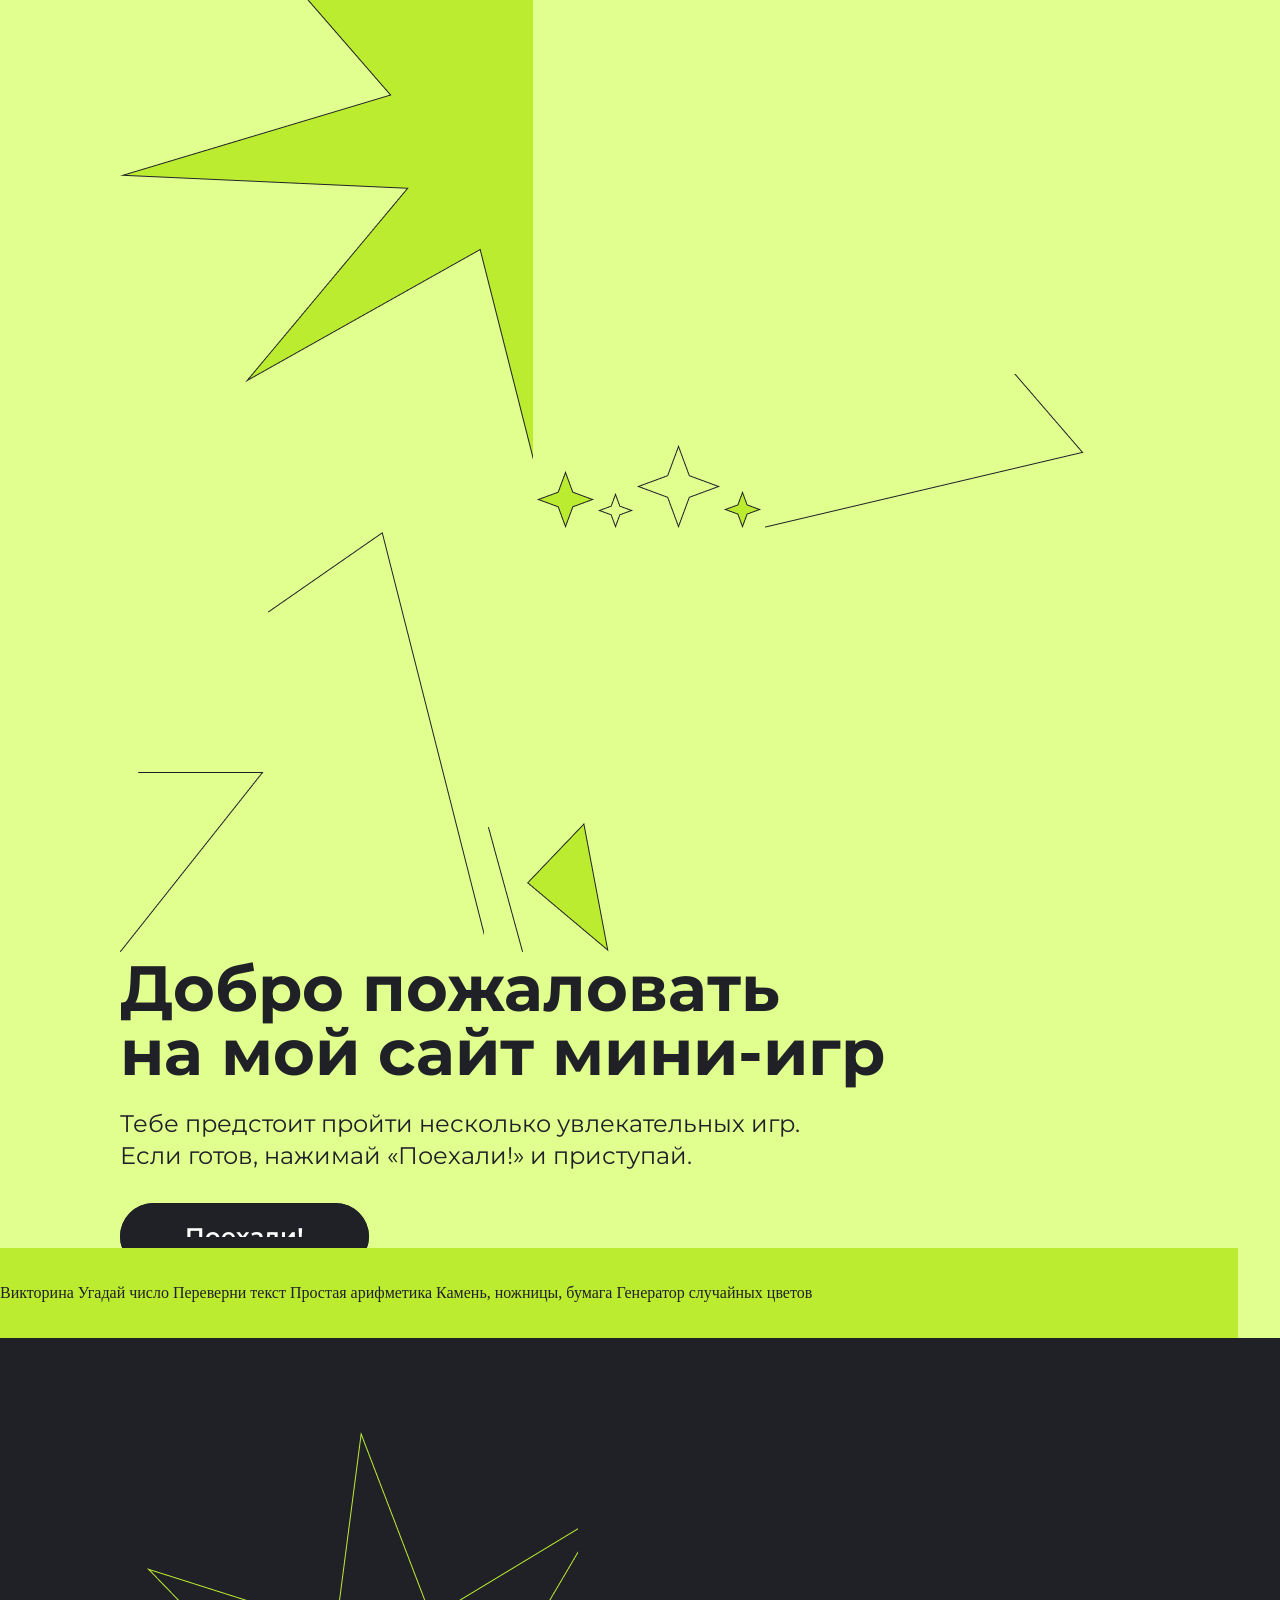
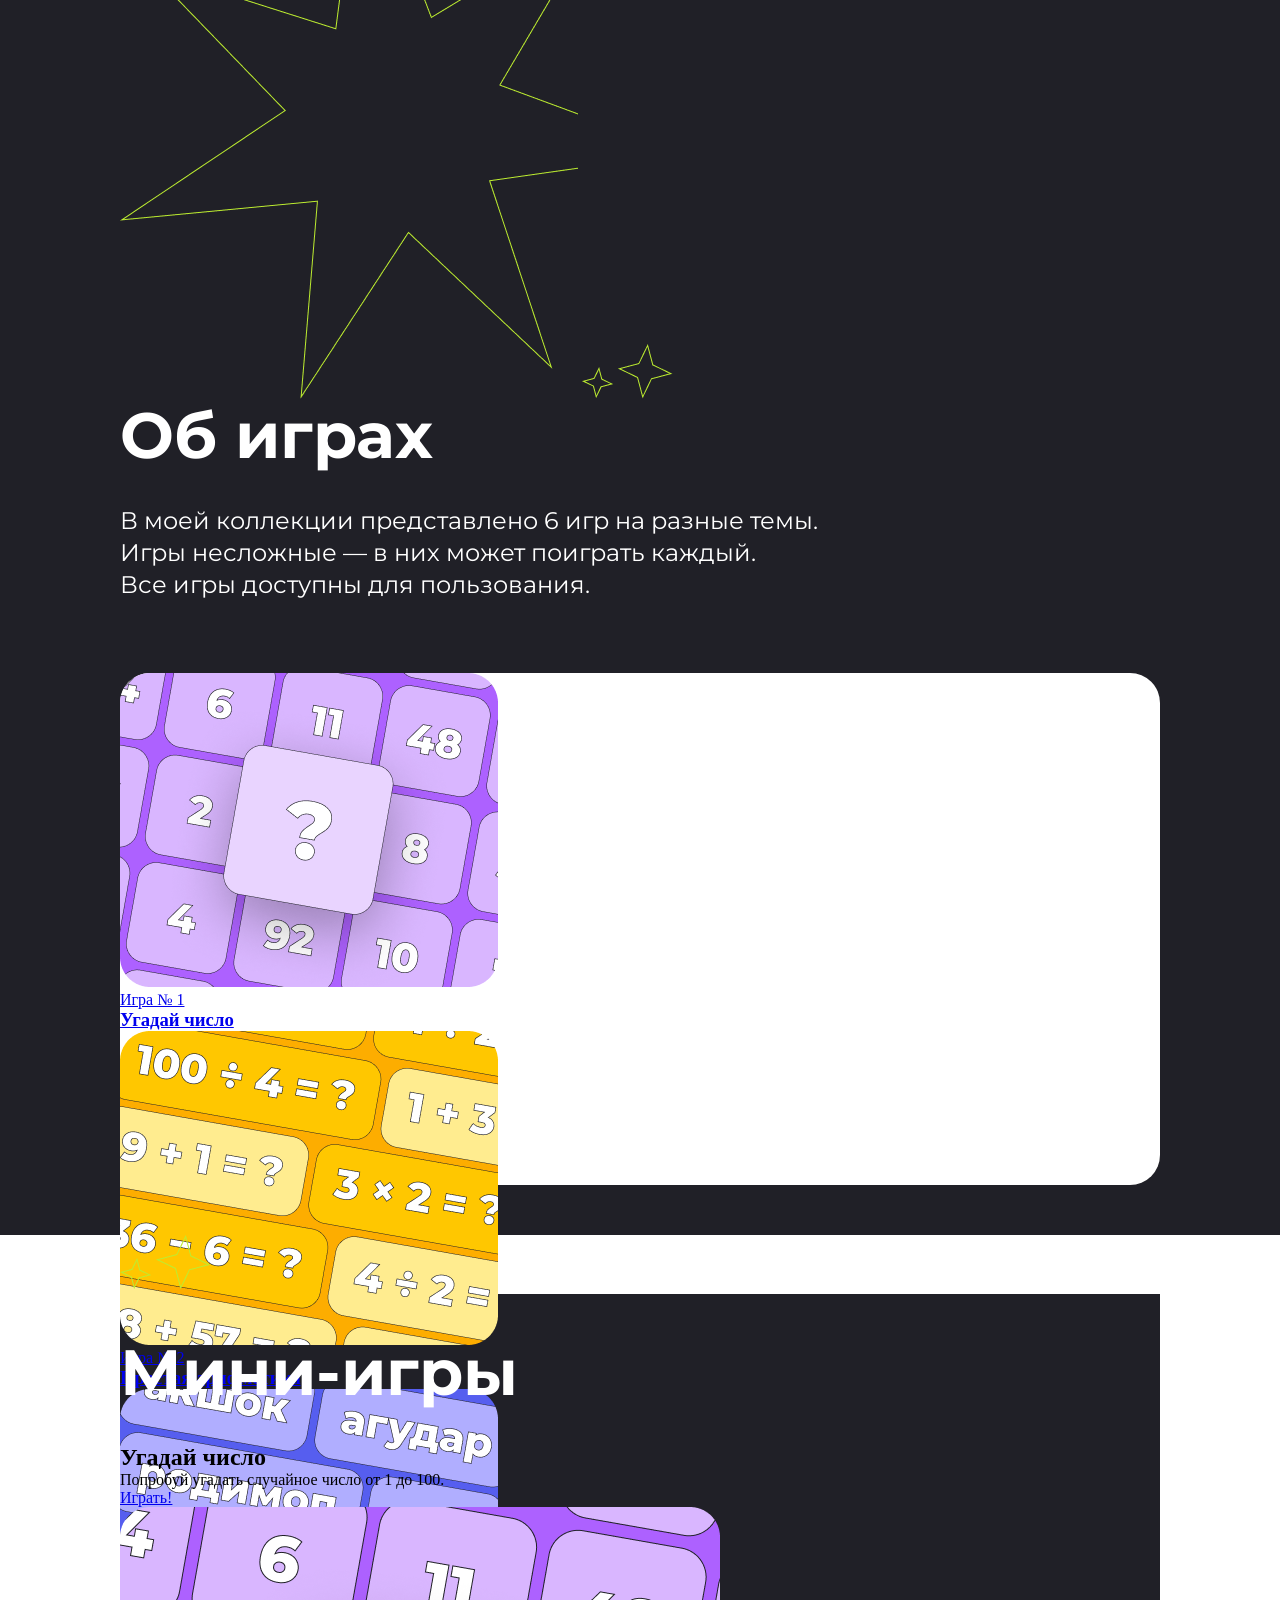
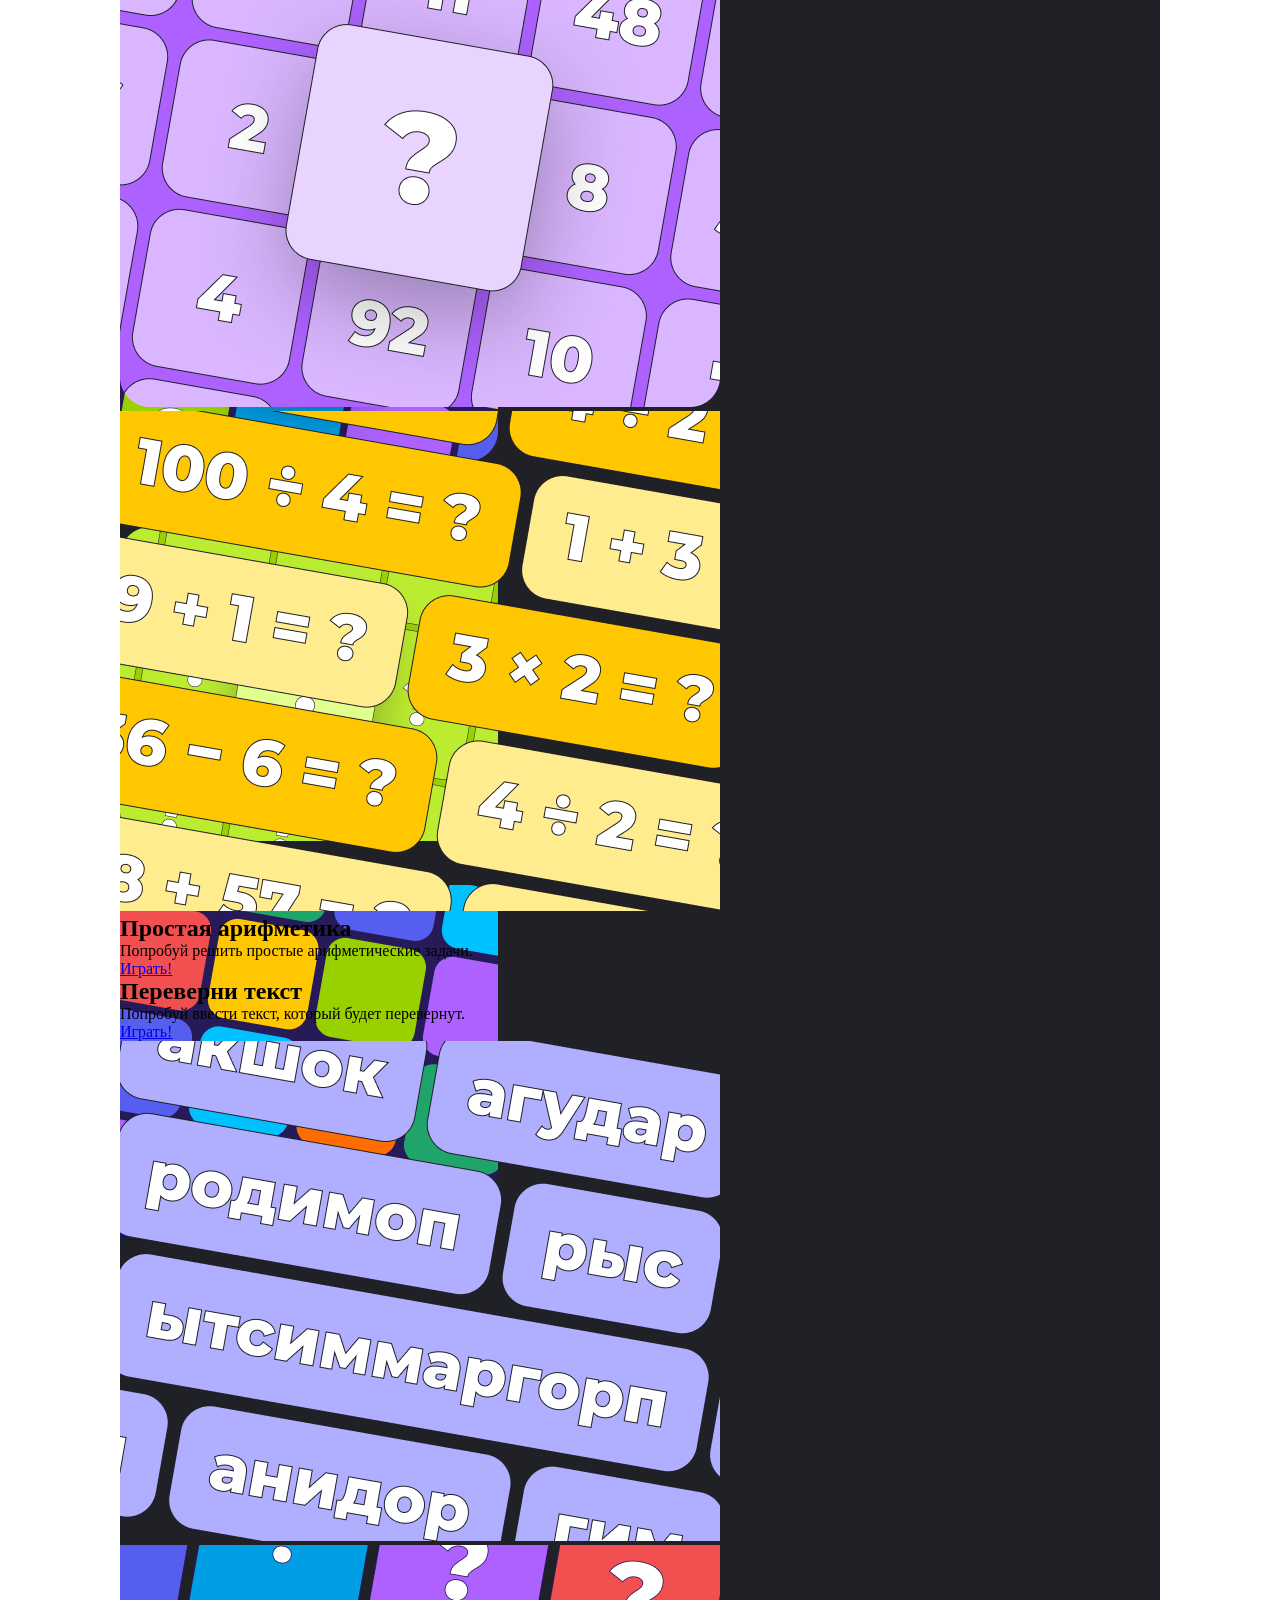
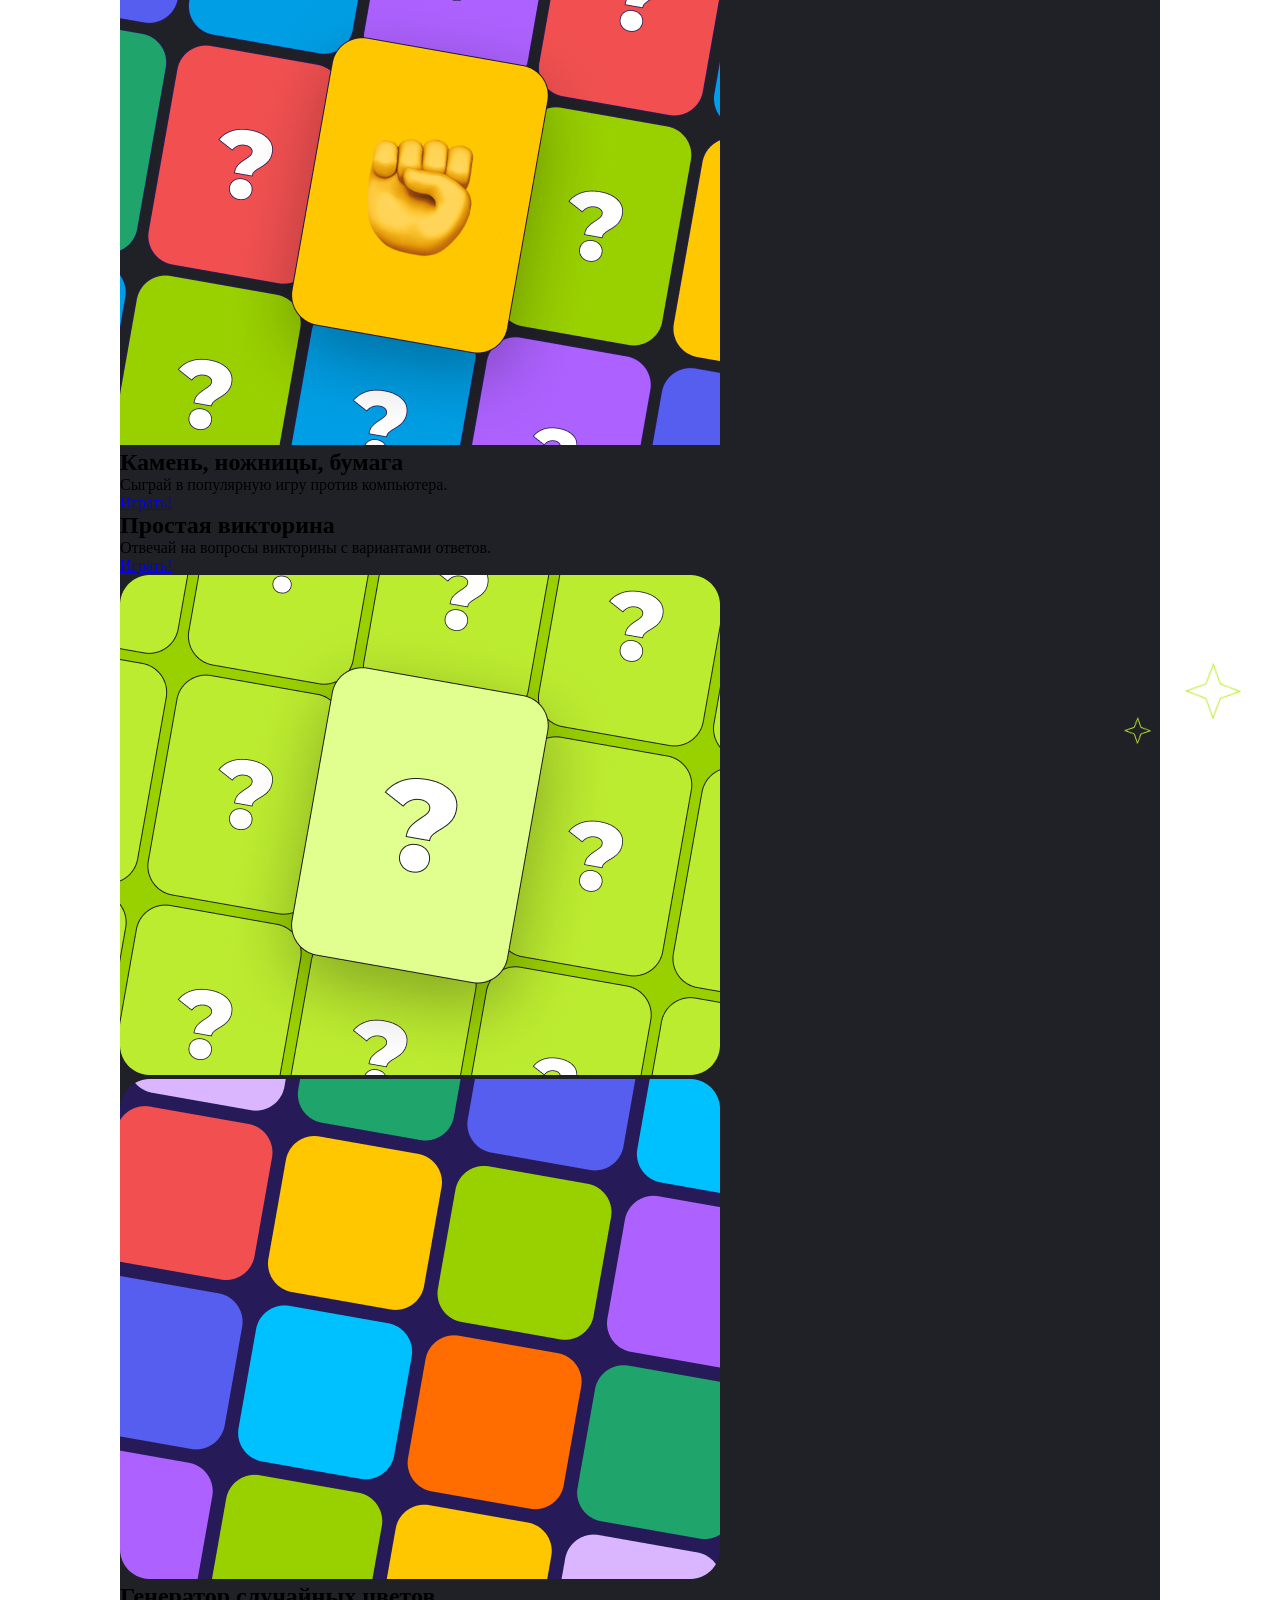
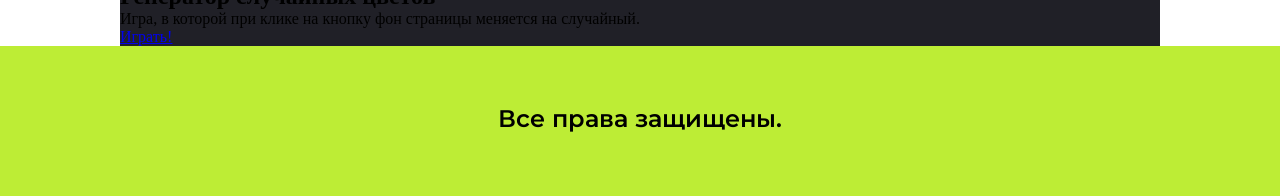
==== commit 00cce80f: "corrected work. BEM" ====
--- a/index.html
+++ b/index.html
@@ -13,31 +13,31 @@
 
 <body>
     <section class="top center">
-        <img class="top__star" src="./img/звезда в углу.png" alt="звузда в верхнем правом углу">
-        <img class="top__star--large-left" src="./img/большая звезда слева.png" alt="большая звезда слева">
-        <img class="top__star--small-left" src="./img/маленькая звезда слева.png" alt="маленькая звезда слева">
-        <img class="top__star--large-right" src="./img/большая звезда справа.png" alt="большая звезда справа">
-        <img class="top__star--small-right" src="./img/маленькая звезда справа.png" alt="маленькая звезда справа">
-        <img class="top__line--above" src="./img/линия над звездой.png" alt="линия над угловой звездой">
-        <img class="top__line--side" src="./img/линия сбоку звезды.png" alt="линия сбоку угловой звезды">
-        <img class="top__line--below" src="./img/линия под звездой.png" alt="линия под угловой звездой">
-        <img class="top__line--under-triangle" src="./img/линия под треугольником.png" alt="линия под треугольником">
-        <img class="top__triangle" src="./img/треугольник.png" alt="треугольник">
-
-
-        <div class="top__content">
+        <img class="angle-star" src="./img/звезда в углу.png" alt="звузда в верхнем правом углу">
+        <img class="star-1" src="./img/большая звезда слева.png" alt="большая звезда слева">
+        <img class="star-2" src="./img/маленькая звезда слева.png" alt="маленькая звезда слева">
+        <img class="star-3" src="./img/большая звезда справа.png" alt="большая звезда справа">
+        <img class="star-4" src="./img/маленькая звезда справа.png" alt="маленькая звезда справа">
+        <img class="line-1" src="./img/линия над звездой.png" alt="линия над угловой звездой">
+        <img class="line-2" src="./img/линия сбоку звезды.png" alt="линия сбоку угловой звезды">
+        <img class="line-3" src="./img/линия под звездой.png" alt="линия под угловой звездой">
+        <img class="line-4" src="./img/линия под треугольником.png" alt="линия под треугольником">
+        <img class="triangle" src="./img/треугольник.png" alt="треугольник">
+
+
+        <div class="top-content">
             <div class="top__wrapper">
                 <div class="top__description">
                     <h1 class="top__title">Добро пожаловать на&nbsp;мой сайт мини-игр</h1>
                     <p class="top__subtitle">Тебе предстоит пройти несколько увлекательных игр. Если&nbsp;готов, нажимай
-                        <span class="top__phrase--bold">«Поехали!»</span> и
-                        <span class="top__phrase--bold">приступай.</span>
+                        <span class="bold-phrase">«Поехали!»</span> и
+                        <span class="bold-phrase">приступай.</span>
                     </p>
             
-                        <div class="top__btn top__btn--desktop">
+                        <div class="btn-desktop">
                             <a href="#about-games" class="btn">Поехали!</a>
                         </div>
-                        <div class="top__btn top__btn--mobile">
+                        <div class="btn-mobile">
                             <a href="#mini-games" class="btn">Поехали!</a>
                         </div>
                 </div>
@@ -45,15 +45,15 @@
         </div>
         <div class="ticker">
             <div class="ticker__inner">
-                <p class="ticker__content">Викторина Угадай число Переверни текст Простая арифметика Камень, ножницы,
+                <p class="ticker-content">Викторина Угадай число Переверни текст Простая арифметика Камень, ножницы,
                     бумага Генератор случайных цветов</p>
             </div>
         </div>
     </section>
     <section class="box-game center">
-        <img class="box-game__star--outline" src="./img/контур звезды.png" alt="контур звезды">
-        <img class="box-game__star--outline-small" src="./img/контур маленькой звезды.png" alt="контур маленькой звезды">
-        <img class="box-game__star--outline-large" src="./img/контур большой звезды.png" alt="контур большой звезды">
+        <img class="contur-star" src="./img/контур звезды.png" alt="контур звезды">
+        <img class="contur-smallstar-1" src="./img/контур маленькой звезды.png" alt="контур маленькой звезды">
+        <img class="contur-bigstar-1" src="./img/контур большой звезды.png" alt="контур большой звезды">
         <div class="box-game__wrapper">
             <h1 class="box-game__title" id="about-games">Об играх</h1>
             <p class="box-game__subtitle">В моей коллекции представлено 6 игр на разные темы. Игры&nbsp;несложные — в
@@ -61,128 +61,125 @@
                 Все&nbsp;игры&nbsp;доступны для пользования.
             </p>
 
-            <div class="box-game__grid">
-                <a href="#game-1" class="box-game__card box-game__card_small">
-                    <img class="box-game__img" src="./img/угадай число.png" alt="Угадай чисо">
-                    <div class="box-game__bottom">
-                        <div class="box-game__info">
-                            <p class="box-game__number">Игра № 1</p>
-                            <h3 class="box-game__name">Угадай число</h3>
-                        </div>
-                    </div>
-
-                </a>
-
-                <a href="#game-2" class="box-game__card">
-                    <img class="box-game__img" src="./img/простая арифметика.png" alt="Простая арифметика">
-                    <div class="box-game__bottom">
-                        <div class="box-game__info">
-                            <p class="box-game__number">Игра № 2</p>
-                            <h3 class="box-game__name">Простая арифметика</h3>
-                        </div>
-                    </div>
-
-                </a>
-
-                <a href="#game-3" class="box-game__card box-game__card_small">
-                    <img class="box-game__img" src="./img/переверни текст.png" alt="Переверни текст">
-                    <div class="box-game__bottom">
-                        <div class="box-game__info">
-                            <p class="box-game__number">Игра № 3</p>
-                            <h3 class="box-game__name">Переверни текст</h3>
-                        </div>
-                    </div>
-
-                </a>
-
-                <a href="#game-4" class="box-game__card box-game__card_big">
-                    <img class="box-game__img" src="./img/Камень, ножницы, бумага.png" alt="Камень, ножницы, бумага">
-                    <div class="box-game__bottom">
-                        <div class="box-game__info">
-                            <p class="box-game__number">Игра № 4</p>
-                            <h3 class="box-game__name">Камень, ножницы, <br>бумага</h3>
-                        </div>
-                    </div>
-
-                </a>
-
-                <a href="#game-5" class="box-game__card">
-                    <img class="box-game__img" src="./img/простая викторина.png" alt="Простая викторина">
-                    <div class="box-game__bottom">
-                        <div class="box-game__info">
-                            <p class="box-game__number">Игра № 5</p>
-                            <h3 class="box-game__name">Простая викторина</h3>
-                        </div>
-                    </div>
-
-                </a>
-
-                <a href="#game-6" class="box-game__card box-game__card_big">
-                    <img class="box-game__img" src="./img/генератор случайных цветов.png" alt="Генератор случайных цветов">
-                    <div class="box-game__bottom">
-                        <div class="box-game__info">
-                            <p class="box-game__number">Игра № 6</p>
-                            <h3 class="box-game__name">Генератор случайных цветов</h3>
-                        </div>
-                    </div>
-                </a>
-            </div>
-        </div>
-
-    </section>
-    <section class="minigames center">
-        <img class="minigames__star--outline-small" src="./img/контур маленькой звезды.png" alt="контур маленькой звезды">
-        <img class="minigames__star--outline-large" src="./img/контур большой звезды.png" alt="контур большой звезды">
-        <div class="minigames__list">
+            <div class="box-game__card">
+                <a href="#game-1" class="game__card">
+                    <img class="card__img" src="./img/угадай число.png" alt="Угадай чисо">
+                    <div class="card__part2">
+                        <div class="card__wrapper">
+                            <p class="card__nomber">Игра № 1</p>
+                            <h3 class="game-name">Угадай число</h3>
+                        </div>
+                    </div>
+                </a>
+
+                <a href="#game-2" class="game__card game__card_big">
+                    <img class="card__img" src="./img/простая арифметика.png" alt="Простая арифметика">
+                    <div class="card__part2">
+                        <div class="card__wrapper">
+                            <p class="card__nomber">Игра № 2</p>
+                            <h3 class="game-name">Простая арифметика</h3>
+                        </div>
+                    </div>
+
+                </a>
+
+                <a href="#game-3" class="game__card">
+                    <img class="card__img" src="./img/переверни текст.png" alt="Переверни текст">
+                    <div class="card__part2">
+                        <div class="card__wrapper">
+                            <p class="card__nomber">Игра № 3</p>
+                            <h3 class="game-name">Переверни текст</h3>
+                        </div>
+                    </div>
+
+                </a>
+
+                <a href="#game-4" class="game__card">
+                    <img class="card__img" src="./img/Камень, ножницы, бумага.png" alt="Камень, ножницы, бумага">
+                    <div class="card__part2">
+                        <div class="card__wrapper">
+                            <p class="card__nomber">Игра № 4</p>
+                            <h3 class="game-name">Камень, ножницы, <br>бумага</h3>
+                        </div>
+                    </div>
+
+                </a>
+
+                <a href="#game-5" class="game__card game__card_big">
+                    <img class="card__img" src="./img/простая викторина.png" alt="Простая викторина">
+                    <div class="card__part2">
+                        <div class="card__wrapper">
+                            <p class="card__nomber">Игра № 5</p>
+                            <h3 class="game-name">Простая викторина</h3>
+                        </div>
+                    </div>
+
+                </a>
+
+                <a href="#game-6" class="game__card">
+                    <img class="card__img" src="./img/генератор случайных цветов.png" alt="Генератор случайных цветов">
+                    <div class="card__part2">
+                        <div class="card__wrapper">
+                            <p class="card__nomber">Игра № 6</p>
+                            <h3 class="game-name">Генератор случайных цветов</h3>
+                        </div>
+                    </div>
+                </a>
+            </div>
+        </div>
+
+    </section>
+    <section class="box-minigames center">
+        <img class="contur-smallstar-2" src="./img/контур маленькой звезды.png" alt="контур маленькой звезды">
+        <img class="contur-bigstar-2" src="./img/контур большой звезды.png" alt="контур большой звезды">
+        <div class="minigames">
             <h1 class="minigames__title">Мини-игры</h1>
-            <div class="minigames__wrapper">
-                <div class="minigames__card" id="game-1">
-                <div class="minigames__info">
-                    <h2 class="minigames__name">Угадай число</h2>
-                    <p class="minigames__desc">Попробуй угадать случайное число от 1 до 100.</p>
-                    <a href="#" class="minigames__btn">Играть!</a>                    
-                </div>
-                <img class="minigames__img" src="./img/Угадай число большая.png" alt="Угадай число">
-                </div>
-                <div class="minigames__card" id="game-2">
-                <img class="minigames__img" src="./img/простая арифметика большая.png" alt="Угадай число">
-                <div class="minigames__info">
-                    <h2 class="minigames__name">Простая арифметика</h2>
-                    <p class="minigames__desc">Попробуй решить простые арифметические задачи.</p>
-                    <a href="#" class="minigames__btn">Играть!</a>
-                </div>
-                </div>
-                <div class="minigames__card" id="game-3">
-                    <div class="minigames__info">
-                        <h2 class="minigames__name">Переверни текст</h2>
-                        <p class="minigames__desc">Попробуй ввести текст, который будет перевернут.</p>
-                        <a href="#" class="minigames__btn">Играть!</a>
-                    </div>
-                    <img class="minigames__img" src="./img/переверни текст большая.png" alt="Угадай число">
-                </div>
-                <div class="minigames__card" id="game-4">
-                    <img class="minigames__img" src="./img/камень ножницы большая.png" alt="Угадай число">
-                    <div class="minigames__info">
-                        <h2 class="minigames__name">Камень, ножницы, бумага</h2>
-                        <p class="minigames__desc">Сыграй в популярную игру против компьютера.</p>
-                        <a href="#" class="minigames__btn">Играть!</a>
-                    </div>
-                </div>
-                <div class="minigames__card" id="game-5">
-                    <div class="minigames__info">
-                        <h2 class="minigames__name">Простая викторина</h2>
-                        <p class="minigames__desc">Отвечай на вопросы викторины с вариантами ответов.</p>
-                        <a href="#" class="minigames__btn">Играть!</a>
-                    </div>
-                    <img class="minigames__img" src="./img/простая викторина большая.png" alt="Угадай число">
-                </div>
-                <div class="minigames__card" id="game-6">
-                    <img class="minigames__img" src="./img/генератор большая.png" alt="Угадай число">
-                    <div class="minigames__info">
-                        <h2 class="minigames__name">Генератор случайных цветов</h2>
-                        <p class="minigames__desc">Игра, в которой при клике на кнопку фон страницы меняется на случайный.</p>
-                        <a href="#" class="minigames__btn">Играть!</a>
-                    </div>
+            <div class="gorizontal__card_right" id="game-1">
+                <div class="card__part1">
+                    <h2 class="game-name_big">Угадай число</h2>
+                    <p class="game__desc">Попробуй угадать случайное число от 1 до 100.</p>
+                    <a href="#" class="game__btn">Играть!</a>
+                </div>
+                <img class="card__img_big" src="./img/Угадай число большая.png" alt="Угадай число">
+            </div>
+            <div class="gorizontal__card_left" id="game-2">
+                <img class="card__img_big" src="./img/простая арифметика большая.png" alt="Угадай число">
+                <div class="card__part1">
+                    <h2 class="game-name_big">Простая арифметика</h2>
+                    <p class="game__desc">Попробуй решить простые арифметические задачи.</p>
+                    <a href="#" class="game__btn">Играть!</a>
+                </div>
+            </div>
+            <div class="gorizontal__card_right" id="game-3">
+                <div class="card__part1">
+                    <h2 class="game-name_big">Переверни текст</h2>
+                    <p class="game__desc">Попробуй ввести текст, который будет перевернут.</p>
+                    <a href="#" class="game__btn">Играть!</a>
+                </div>
+                <img class="card__img_big" src="./img/переверни текст большая.png" alt="Угадай число">
+            </div>
+            <div class="gorizontal__card_left" id="game-4">
+                <img class="card__img_big" src="./img/камень ножницы большая.png" alt="Угадай число">
+                <div class="card__part1">
+                    <h2 class="game-name_big">Камень, ножницы, бумага</h2>
+                    <p class="game__desc">Сыграй в популярную игру против компьютера.</p>
+                    <a href="#" class="game__btn">Играть!</a>
+                </div>
+            </div>
+            <div class="gorizontal__card_right" id="game-5">
+                <div class="card__part1">
+                    <h2 class="game-name_big">Простая викторина</h2>
+                    <p class="game__desc">Отвечай на вопросы викторины с вариантами ответов.</p>
+                    <a href="#" class="game__btn">Играть!</a>
+                </div>
+                <img class="card__img_big" src="./img/простая викторина большая.png" alt="Угадай число">
+            </div>
+            <div class="gorizontal__card_left" id="game-6">
+                <img class="card__img_big" src="./img/генератор большая.png" alt="Угадай число">
+                <div class="card__part1">
+                    <h2 class="game-name_big">Генератор случайных цветов</h2>
+                    <p class="game__desc">Игра, в которой при клике на кнопку фон страницы меняется на случайный.</p>
+                    <a href="#" class="game__btn">Играть!</a>
                 </div>
             </div>            
         </div>
@@ -191,66 +188,66 @@
 
     </section>
     <section class="mobile center">
-        <h1 class="mobile__title" id="mini-games">Мини-игры</h1>
-        <div class="mobile__minigames">
-            <div class="mobile__box">
-            <div class="mobile__card">
-                <img class="mobile__img" src="./img/угадай число.png" alt="Угадай чисо">
-                <div class="mobile__bottom">
-                    <div class="mobile__wrapper">                        
-                        <h3 class="mobile__name">Угадай число</h3>
-                        <p class="mobile__desc">Попробуй угадать случайное число от 1 до 100.</p>
-                        <a href="#" class="mobile__btn">Играть!</a>
-                    </div>
-                </div>
-            </div>
-            <div class="mobile__card">
-                <img class="mobile__img" src="./img/простая арифметика.png" alt="Простая арифметика">
-                <div class="mobile__bottom">
-                    <div class="mobile__wrapper">                        
-                        <h3 class="mobile__name">Простая арифметика</h3>
-                        <p class="mobile__desc">Попробуй решить простые арифметические задачи.</p>
-                        <a href="#" class="mobile__btn">Играть!</a>
-                    </div>
-                </div>
-            </div>
-            <div class="mobile__card">
-                <img class="mobile__img" src="./img/переверни текст.png" alt="Переверни текст">                
-                <div class="mobile__bottom">
-                    <div class="mobile__wrapper">                        
-                        <h3 class="mobile__name">Переверни текст</h3>
-                        <p class="mobile__desc">Попробуй ввести текст, который будет перевернут.</p>
-                        <a href="#" class="mobile__btn">Играть!</a>
-                    </div>
-                </div>
-            </div>
-            <div class="mobile__card">
-                <img class="mobile__img" src="./img/Камень, ножницы, бумага.png" alt="Камень, ножницы, бумага">
-                <div class="mobile__bottom">
-                    <div class="mobile__wrapper">                        
-                        <h3 class="mobile__name">Камень, ножницы, <br>бумага</h3>
-                        <p class="mobile__desc">Сыграй в популярную игру против компьютера.</p>
-                        <a href="#" class="mobile__btn">Играть!</a>
-                    </div>
-                </div>
-            </div>
-            <div class="mobile__card">
-                <img class="mobile__img" src="./img/простая викторина.png" alt="Простая викторина">
-                <div class="mobile__bottom">
-                    <div class="mobile__wrapper">                        
-                        <h3 class="mobile__name">Простая викторина</h3>                        
-                        <p class="mobile__desc">Отвечай на вопросы викторины с вариантами ответов.</p>
-                        <a href="#" class="mobile__btn">Играть!</a>
+        <h1 class="minigames__title" id="mini-games">Мини-игры</h1>
+        <div class="minigames-mobile">
+            <div class="box-game__card">
+            <div class="game__card">
+                <img class="card__img" src="./img/угадай число.png" alt="Угадай чисо">
+                <div class="card__part2">
+                    <div class="card__wrapper">                        
+                        <h3 class="game-name">Угадай число</h3>
+                        <p class="game__desc">Попробуй угадать случайное число от 1 до 100.</p>
+                        <a href="#" class="game__btn">Играть!</a>
+                    </div>
+                </div>
+            </div>
+            <div class="game__card">
+                <img class="card__img" src="./img/простая арифметика.png" alt="Простая арифметика">
+                <div class="card__part2">
+                    <div class="card__wrapper">                        
+                        <h3 class="game-name">Простая арифметика</h3>
+                        <p class="game__desc">Попробуй решить простые арифметические задачи.</p>
+                        <a href="#" class="game__btn">Играть!</a>
+                    </div>
+                </div>
+            </div>
+            <div class="game__card">
+                <img class="card__img" src="./img/переверни текст.png" alt="Переверни текст">                
+                <div class="card__part2">
+                    <div class="card__wrapper">                        
+                        <h3 class="game-name">Переверни текст</h3>
+                        <p class="game__desc">Попробуй ввести текст, который будет перевернут.</p>
+                        <a href="#" class="game__btn">Играть!</a>
+                    </div>
+                </div>
+            </div>
+            <div class="game__card">
+                <img class="card__img" src="./img/Камень, ножницы, бумага.png" alt="Камень, ножницы, бумага">
+                <div class="card__part2">
+                    <div class="card__wrapper">                        
+                        <h3 class="game-name">Камень, ножницы, <br>бумага</h3>
+                        <p class="game__desc">Сыграй в популярную игру против компьютера.</p>
+                        <a href="#" class="game__btn">Играть!</a>
+                    </div>
+                </div>
+            </div>
+            <div class="game__card">
+                <img class="card__img" src="./img/простая викторина.png" alt="Простая викторина">
+                <div class="card__part2">
+                    <div class="card__wrapper">                        
+                        <h3 class="game-name">Простая викторина</h3>                        
+                        <p class="game__desc">Отвечай на вопросы викторины с вариантами ответов.</p>
+                        <a href="#" class="game__btn">Играть!</a>
                     </div>                    
                 </div>
             </div>
-            <div class="mobile__card">
-                <img class="mobile__img" src="./img/генератор случайных цветов.png" alt="Генератор случайных цветов">
-                <div class="mobile__bottom">
-                    <div class="mobile__wrapper">                                                
-                        <h3 class="mobile__name">Генератор случайных цветов</h3>
-                        <p class="mobile__desc">Игра, в которой при клике на кнопку фон страницы меняется на случайный.</p>
-                        <a href="#" class="mobile__btn">Играть!</a>
+            <div class="game__card">
+                <img class="card__img" src="./img/генератор случайных цветов.png" alt="Генератор случайных цветов">
+                <div class="card__part2">
+                    <div class="card__wrapper">                                                
+                        <h3 class="game-name">Генератор случайных цветов</h3>
+                        <p class="game__desc">Игра, в которой при клике на кнопку фон страницы меняется на случайный.</p>
+                        <a href="#" class="game__btn">Играть!</a>
                     </div>
                 </div>
             </div>
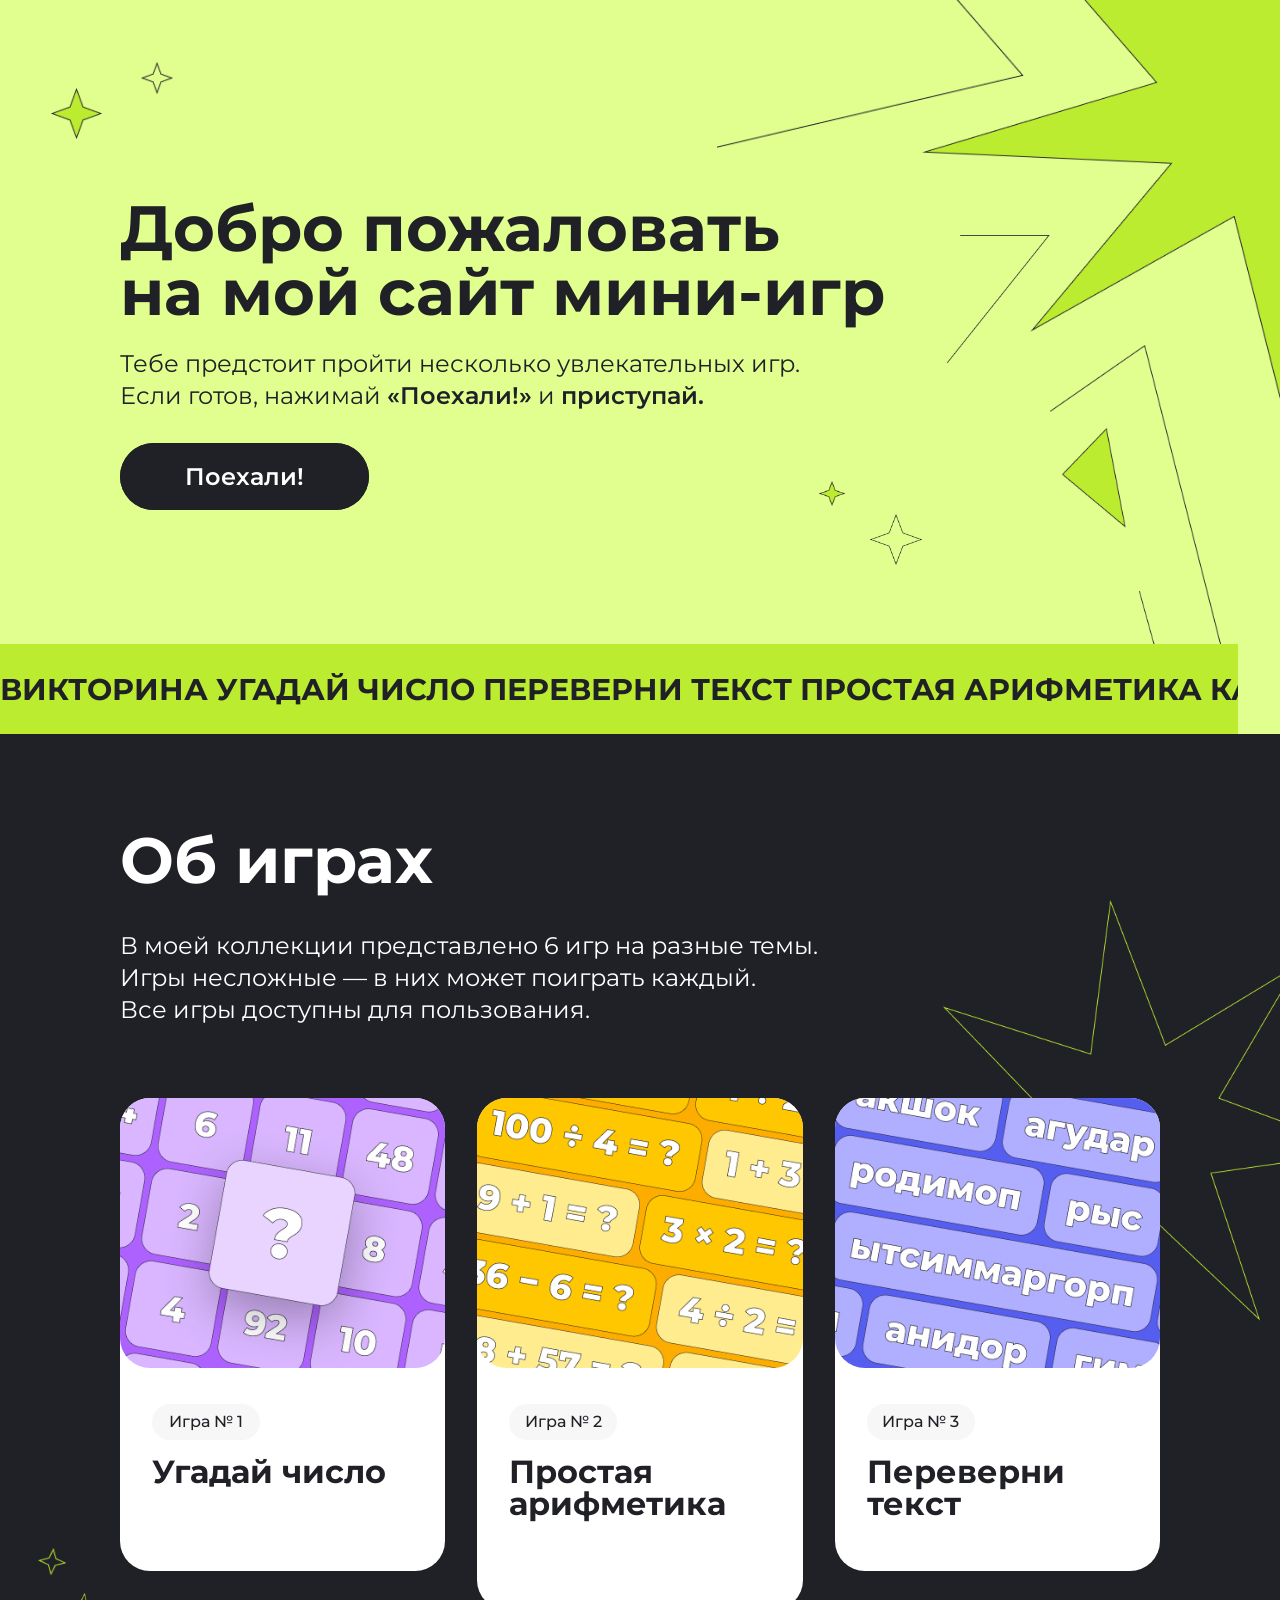
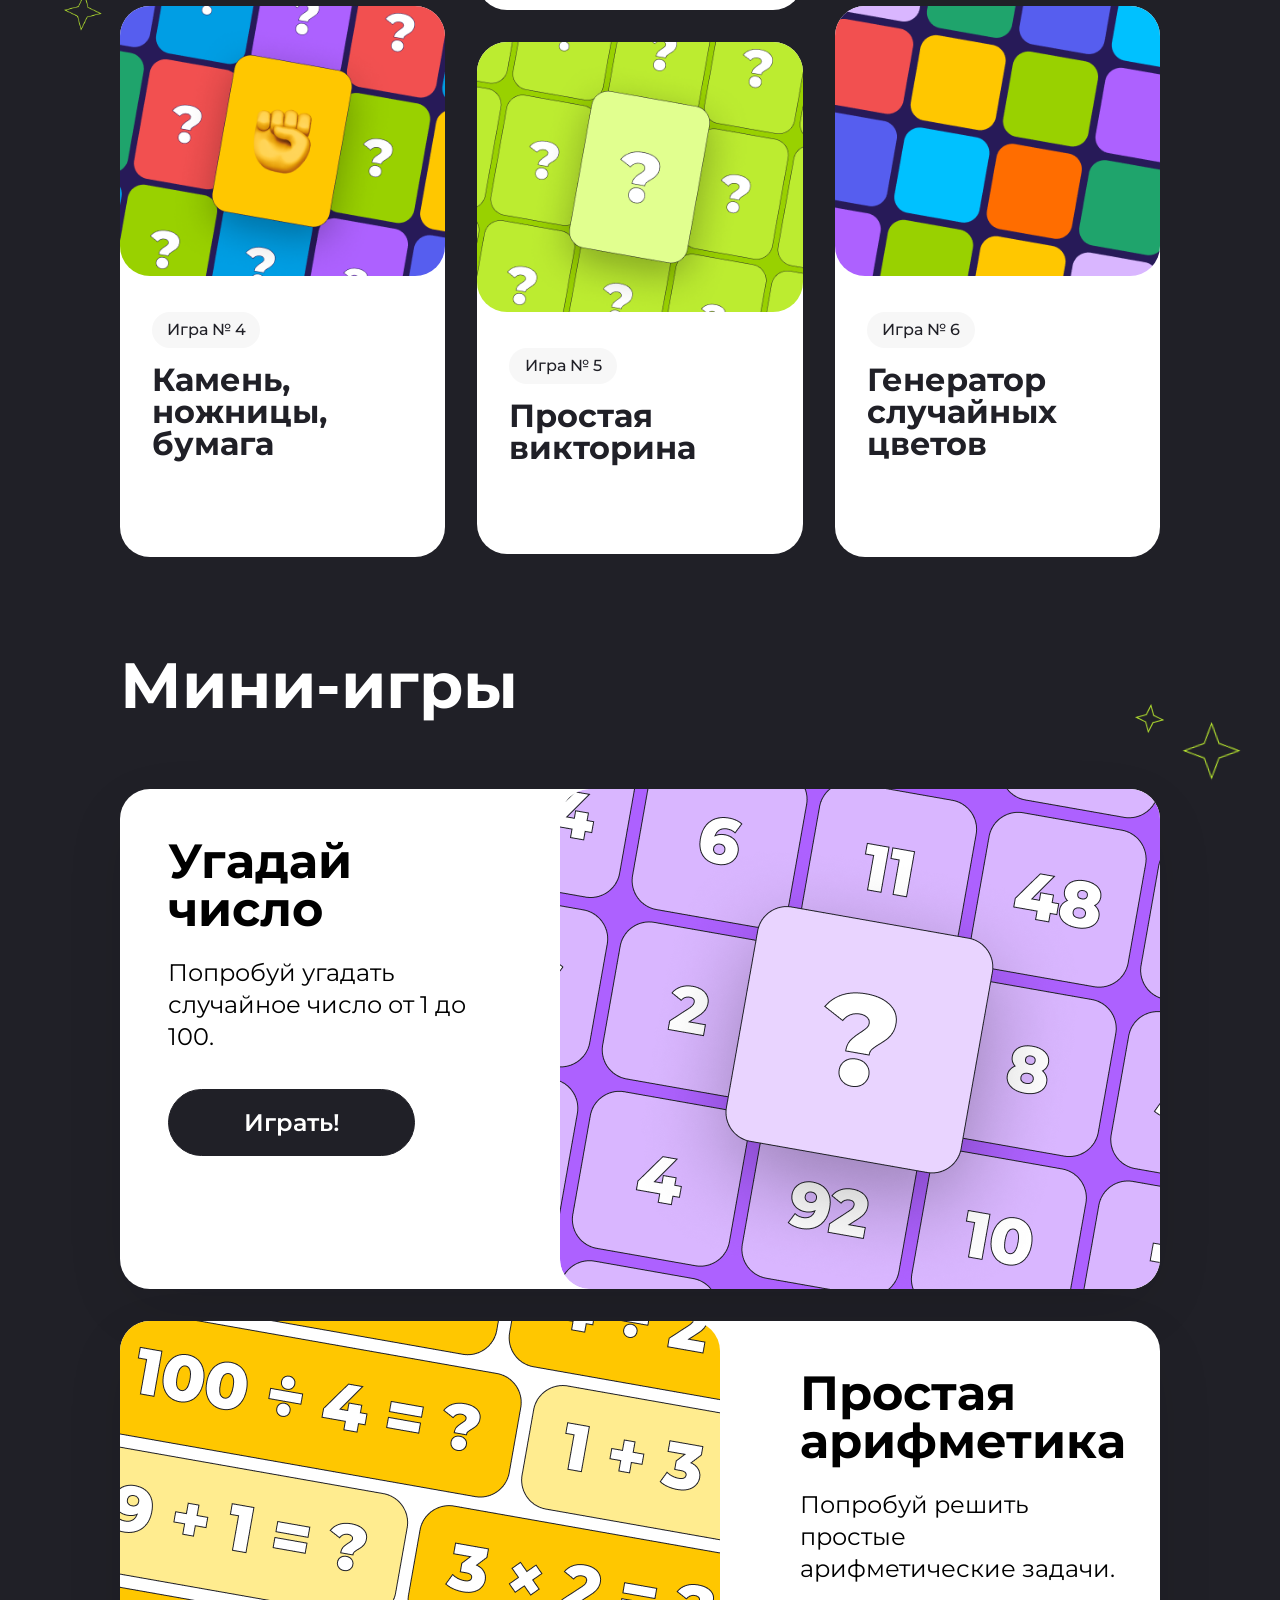
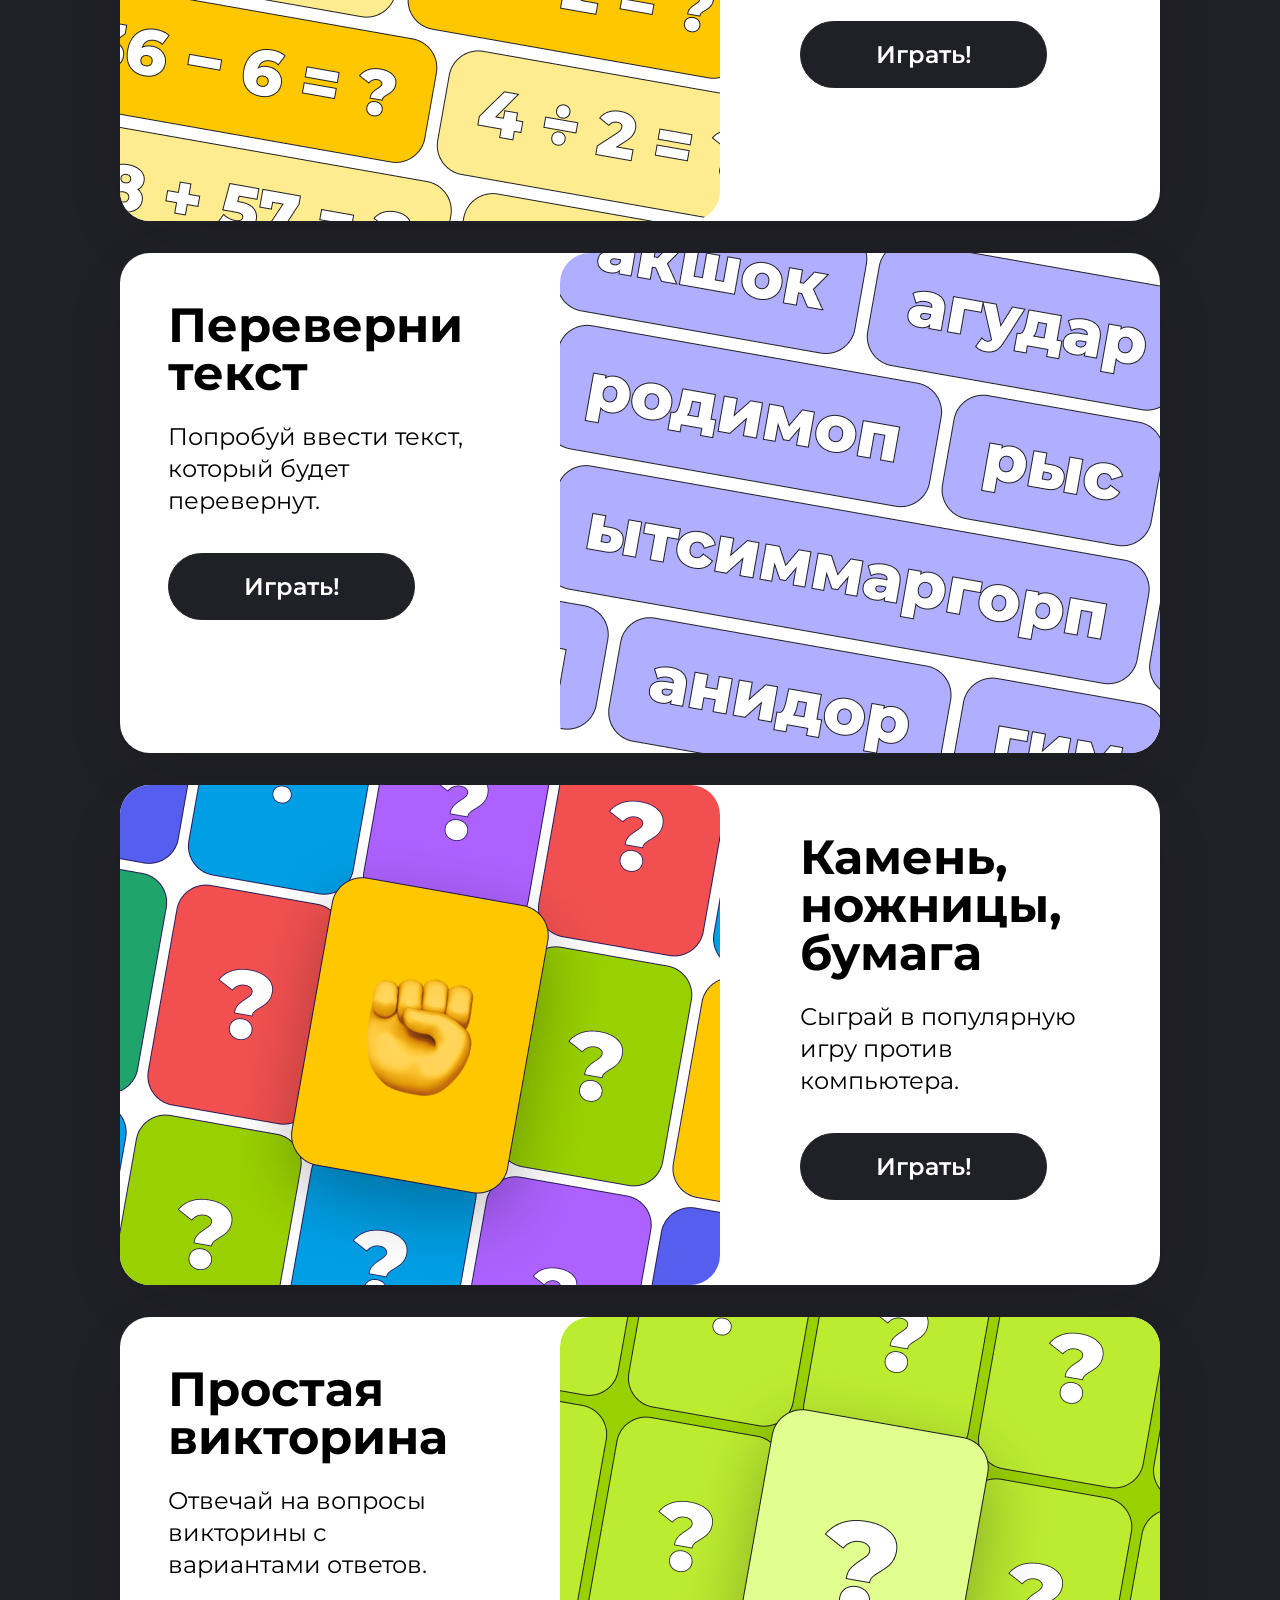
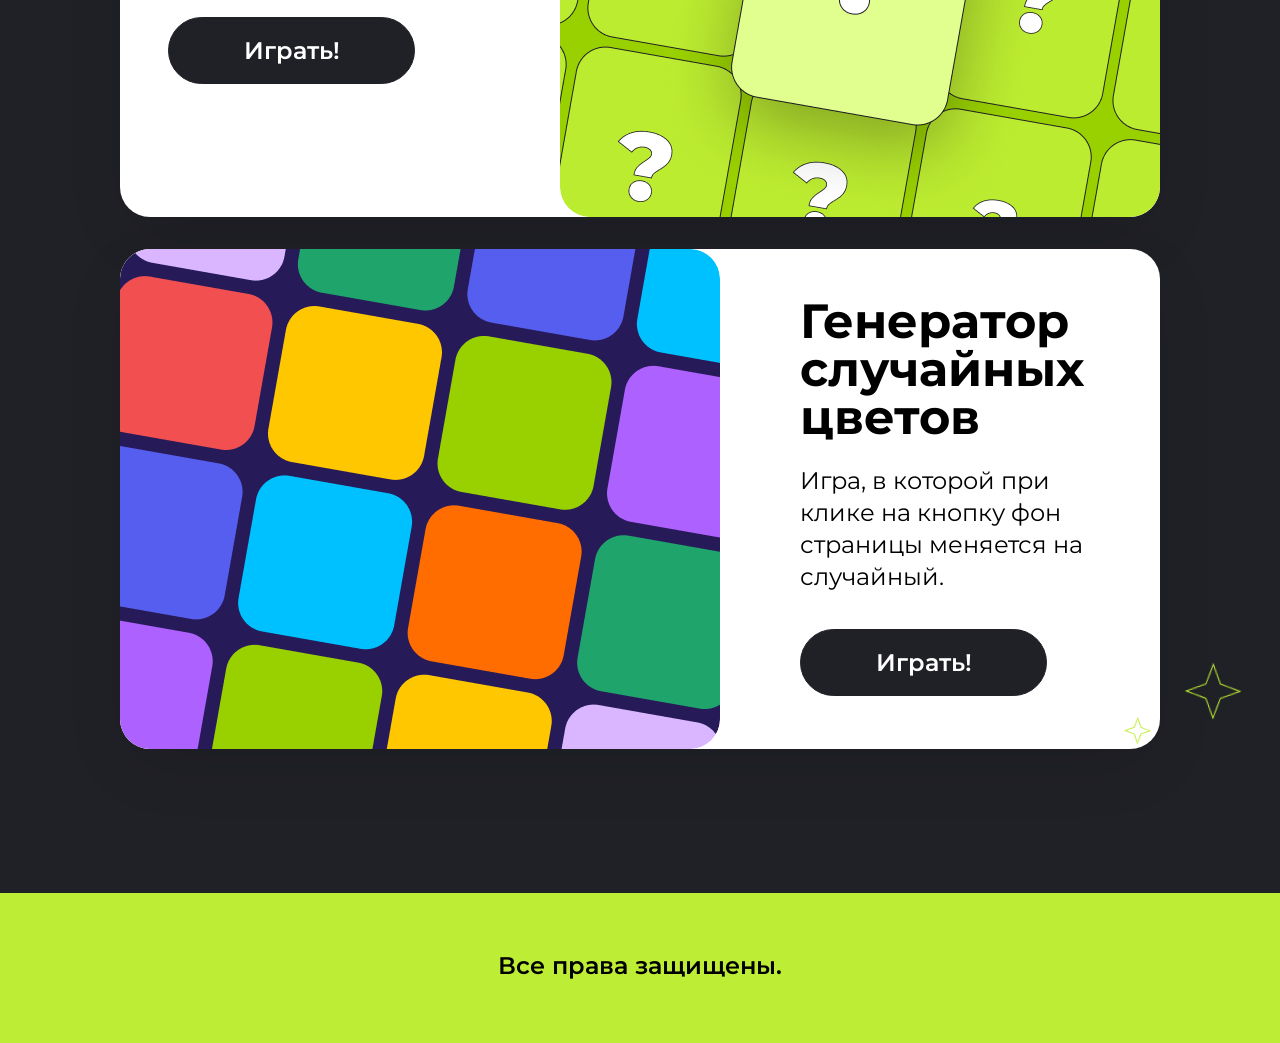
==== commit 3761eb22: "Merge pull request #4 from Joker-RES/hw-4 Hw 4" ====
--- a/index.html
+++ b/index.html
@@ -13,31 +13,31 @@
 
 <body>
     <section class="top center">
-        <img class="angle-star" src="./img/звезда в углу.png" alt="звузда в верхнем правом углу">
-        <img class="star-1" src="./img/большая звезда слева.png" alt="большая звезда слева">
-        <img class="star-2" src="./img/маленькая звезда слева.png" alt="маленькая звезда слева">
-        <img class="star-3" src="./img/большая звезда справа.png" alt="большая звезда справа">
-        <img class="star-4" src="./img/маленькая звезда справа.png" alt="маленькая звезда справа">
-        <img class="line-1" src="./img/линия над звездой.png" alt="линия над угловой звездой">
-        <img class="line-2" src="./img/линия сбоку звезды.png" alt="линия сбоку угловой звезды">
-        <img class="line-3" src="./img/линия под звездой.png" alt="линия под угловой звездой">
-        <img class="line-4" src="./img/линия под треугольником.png" alt="линия под треугольником">
-        <img class="triangle" src="./img/треугольник.png" alt="треугольник">
-
-
-        <div class="top-content">
+        <img class="top__star" src="./img/звезда в углу.png" alt="звузда в верхнем правом углу">
+        <img class="top__star--large-left" src="./img/большая звезда слева.png" alt="большая звезда слева">
+        <img class="top__star--small-left" src="./img/маленькая звезда слева.png" alt="маленькая звезда слева">
+        <img class="top__star--large-right" src="./img/большая звезда справа.png" alt="большая звезда справа">
+        <img class="top__star--small-right" src="./img/маленькая звезда справа.png" alt="маленькая звезда справа">
+        <img class="top__line--above" src="./img/линия над звездой.png" alt="линия над угловой звездой">
+        <img class="top__line--side" src="./img/линия сбоку звезды.png" alt="линия сбоку угловой звезды">
+        <img class="top__line--below" src="./img/линия под звездой.png" alt="линия под угловой звездой">
+        <img class="top__line--under-triangle" src="./img/линия под треугольником.png" alt="линия под треугольником">
+        <img class="top__triangle" src="./img/треугольник.png" alt="треугольник">
+
+
+        <div class="top__content">
             <div class="top__wrapper">
                 <div class="top__description">
                     <h1 class="top__title">Добро пожаловать на&nbsp;мой сайт мини-игр</h1>
                     <p class="top__subtitle">Тебе предстоит пройти несколько увлекательных игр. Если&nbsp;готов, нажимай
-                        <span class="bold-phrase">«Поехали!»</span> и
-                        <span class="bold-phrase">приступай.</span>
+                        <span class="top__phrase--bold">«Поехали!»</span> и
+                        <span class="top__phrase--bold">приступай.</span>
                     </p>
             
-                        <div class="btn-desktop">
+                        <div class="top__btn top__btn--desktop">
                             <a href="#about-games" class="btn">Поехали!</a>
                         </div>
-                        <div class="btn-mobile">
+                        <div class="top__btn top__btn--mobile">
                             <a href="#mini-games" class="btn">Поехали!</a>
                         </div>
                 </div>
@@ -45,15 +45,15 @@
         </div>
         <div class="ticker">
             <div class="ticker__inner">
-                <p class="ticker-content">Викторина Угадай число Переверни текст Простая арифметика Камень, ножницы,
+                <p class="ticker__content">Викторина Угадай число Переверни текст Простая арифметика Камень, ножницы,
                     бумага Генератор случайных цветов</p>
             </div>
         </div>
     </section>
     <section class="box-game center">
-        <img class="contur-star" src="./img/контур звезды.png" alt="контур звезды">
-        <img class="contur-smallstar-1" src="./img/контур маленькой звезды.png" alt="контур маленькой звезды">
-        <img class="contur-bigstar-1" src="./img/контур большой звезды.png" alt="контур большой звезды">
+        <img class="box-game__star--outline" src="./img/контур звезды.png" alt="контур звезды">
+        <img class="box-game__star--outline-small" src="./img/контур маленькой звезды.png" alt="контур маленькой звезды">
+        <img class="box-game__star--outline-large" src="./img/контур большой звезды.png" alt="контур большой звезды">
         <div class="box-game__wrapper">
             <h1 class="box-game__title" id="about-games">Об играх</h1>
             <p class="box-game__subtitle">В моей коллекции представлено 6 игр на разные темы. Игры&nbsp;несложные — в
@@ -61,125 +61,128 @@
                 Все&nbsp;игры&nbsp;доступны для пользования.
             </p>
 
-            <div class="box-game__card">
-                <a href="#game-1" class="game__card">
-                    <img class="card__img" src="./img/угадай число.png" alt="Угадай чисо">
-                    <div class="card__part2">
-                        <div class="card__wrapper">
-                            <p class="card__nomber">Игра № 1</p>
-                            <h3 class="game-name">Угадай число</h3>
-                        </div>
-                    </div>
-                </a>
-
-                <a href="#game-2" class="game__card game__card_big">
-                    <img class="card__img" src="./img/простая арифметика.png" alt="Простая арифметика">
-                    <div class="card__part2">
-                        <div class="card__wrapper">
-                            <p class="card__nomber">Игра № 2</p>
-                            <h3 class="game-name">Простая арифметика</h3>
-                        </div>
-                    </div>
-
-                </a>
-
-                <a href="#game-3" class="game__card">
-                    <img class="card__img" src="./img/переверни текст.png" alt="Переверни текст">
-                    <div class="card__part2">
-                        <div class="card__wrapper">
-                            <p class="card__nomber">Игра № 3</p>
-                            <h3 class="game-name">Переверни текст</h3>
-                        </div>
-                    </div>
-
-                </a>
-
-                <a href="#game-4" class="game__card">
-                    <img class="card__img" src="./img/Камень, ножницы, бумага.png" alt="Камень, ножницы, бумага">
-                    <div class="card__part2">
-                        <div class="card__wrapper">
-                            <p class="card__nomber">Игра № 4</p>
-                            <h3 class="game-name">Камень, ножницы, <br>бумага</h3>
-                        </div>
-                    </div>
-
-                </a>
-
-                <a href="#game-5" class="game__card game__card_big">
-                    <img class="card__img" src="./img/простая викторина.png" alt="Простая викторина">
-                    <div class="card__part2">
-                        <div class="card__wrapper">
-                            <p class="card__nomber">Игра № 5</p>
-                            <h3 class="game-name">Простая викторина</h3>
-                        </div>
-                    </div>
-
-                </a>
-
-                <a href="#game-6" class="game__card">
-                    <img class="card__img" src="./img/генератор случайных цветов.png" alt="Генератор случайных цветов">
-                    <div class="card__part2">
-                        <div class="card__wrapper">
-                            <p class="card__nomber">Игра № 6</p>
-                            <h3 class="game-name">Генератор случайных цветов</h3>
-                        </div>
-                    </div>
-                </a>
-            </div>
-        </div>
-
-    </section>
-    <section class="box-minigames center">
-        <img class="contur-smallstar-2" src="./img/контур маленькой звезды.png" alt="контур маленькой звезды">
-        <img class="contur-bigstar-2" src="./img/контур большой звезды.png" alt="контур большой звезды">
-        <div class="minigames">
+            <div class="box-game__grid">
+                <a href="#game-1" class="box-game__card box-game__card_small">
+                    <img class="box-game__img" src="./img/угадай число.png" alt="Угадай чисо">
+                    <div class="box-game__bottom">
+                        <div class="box-game__info">
+                            <p class="box-game__number">Игра № 1</p>
+                            <h3 class="box-game__name">Угадай число</h3>
+                        </div>
+                    </div>
+
+                </a>
+
+                <a href="#game-2" class="box-game__card">
+                    <img class="box-game__img" src="./img/простая арифметика.png" alt="Простая арифметика">
+                    <div class="box-game__bottom">
+                        <div class="box-game__info">
+                            <p class="box-game__number">Игра № 2</p>
+                            <h3 class="box-game__name">Простая арифметика</h3>
+                        </div>
+                    </div>
+
+                </a>
+
+                <a href="#game-3" class="box-game__card box-game__card_small">
+                    <img class="box-game__img" src="./img/переверни текст.png" alt="Переверни текст">
+                    <div class="box-game__bottom">
+                        <div class="box-game__info">
+                            <p class="box-game__number">Игра № 3</p>
+                            <h3 class="box-game__name">Переверни текст</h3>
+                        </div>
+                    </div>
+
+                </a>
+
+                <a href="#game-4" class="box-game__card box-game__card_big">
+                    <img class="box-game__img" src="./img/Камень, ножницы, бумага.png" alt="Камень, ножницы, бумага">
+                    <div class="box-game__bottom">
+                        <div class="box-game__info">
+                            <p class="box-game__number">Игра № 4</p>
+                            <h3 class="box-game__name">Камень, ножницы, <br>бумага</h3>
+                        </div>
+                    </div>
+
+                </a>
+
+                <a href="#game-5" class="box-game__card">
+                    <img class="box-game__img" src="./img/простая викторина.png" alt="Простая викторина">
+                    <div class="box-game__bottom">
+                        <div class="box-game__info">
+                            <p class="box-game__number">Игра № 5</p>
+                            <h3 class="box-game__name">Простая викторина</h3>
+                        </div>
+                    </div>
+
+                </a>
+
+                <a href="#game-6" class="box-game__card box-game__card_big">
+                    <img class="box-game__img" src="./img/генератор случайных цветов.png" alt="Генератор случайных цветов">
+                    <div class="box-game__bottom">
+                        <div class="box-game__info">
+                            <p class="box-game__number">Игра № 6</p>
+                            <h3 class="box-game__name">Генератор случайных цветов</h3>
+                        </div>
+                    </div>
+                </a>
+            </div>
+        </div>
+
+    </section>
+    <section class="minigames center">
+        <img class="minigames__star--outline-small" src="./img/контур маленькой звезды.png" alt="контур маленькой звезды">
+        <img class="minigames__star--outline-large" src="./img/контур большой звезды.png" alt="контур большой звезды">
+        <div class="minigames__list">
             <h1 class="minigames__title">Мини-игры</h1>
-            <div class="gorizontal__card_right" id="game-1">
-                <div class="card__part1">
-                    <h2 class="game-name_big">Угадай число</h2>
-                    <p class="game__desc">Попробуй угадать случайное число от 1 до 100.</p>
-                    <a href="#" class="game__btn">Играть!</a>
-                </div>
-                <img class="card__img_big" src="./img/Угадай число большая.png" alt="Угадай число">
-            </div>
-            <div class="gorizontal__card_left" id="game-2">
-                <img class="card__img_big" src="./img/простая арифметика большая.png" alt="Угадай число">
-                <div class="card__part1">
-                    <h2 class="game-name_big">Простая арифметика</h2>
-                    <p class="game__desc">Попробуй решить простые арифметические задачи.</p>
-                    <a href="#" class="game__btn">Играть!</a>
-                </div>
-            </div>
-            <div class="gorizontal__card_right" id="game-3">
-                <div class="card__part1">
-                    <h2 class="game-name_big">Переверни текст</h2>
-                    <p class="game__desc">Попробуй ввести текст, который будет перевернут.</p>
-                    <a href="#" class="game__btn">Играть!</a>
-                </div>
-                <img class="card__img_big" src="./img/переверни текст большая.png" alt="Угадай число">
-            </div>
-            <div class="gorizontal__card_left" id="game-4">
-                <img class="card__img_big" src="./img/камень ножницы большая.png" alt="Угадай число">
-                <div class="card__part1">
-                    <h2 class="game-name_big">Камень, ножницы, бумага</h2>
-                    <p class="game__desc">Сыграй в популярную игру против компьютера.</p>
-                    <a href="#" class="game__btn">Играть!</a>
-                </div>
-            </div>
-            <div class="gorizontal__card_right" id="game-5">
-                <div class="card__part1">
-                    <h2 class="game-name_big">Простая викторина</h2>
-                    <p class="game__desc">Отвечай на вопросы викторины с вариантами ответов.</p>
-                    <a href="#" class="game__btn">Играть!</a>
-                </div>
-                <img class="card__img_big" src="./img/простая викторина большая.png" alt="Угадай число">
-            </div>
-            <div class="gorizontal__card_left" id="game-6">
-                <img class="card__img_big" src="./img/генератор большая.png" alt="Угадай число">
-                <div class="card__part1">
-                    <h2 class="game-name_big">Генератор случайных цветов</h2>
-                    <p class="game__desc">Игра, в которой при клике на кнопку фон страницы меняется на случайный.</p>
-                    <a href="#" class="game__btn">Играть!</a>
+            <div class="minigames__wrapper">
+                <div class="minigames__card" id="game-1">
+                <div class="minigames__info">
+                    <h2 class="minigames__name">Угадай число</h2>
+                    <p class="minigames__desc">Попробуй угадать случайное число от 1 до 100.</p>
+                    <a href="#" class="minigames__btn">Играть!</a>                    
+                </div>
+                <img class="minigames__img" src="./img/Угадай число большая.png" alt="Угадай число">
+                </div>
+                <div class="minigames__card" id="game-2">
+                <img class="minigames__img" src="./img/простая арифметика большая.png" alt="Угадай число">
+                <div class="minigames__info">
+                    <h2 class="minigames__name">Простая арифметика</h2>
+                    <p class="minigames__desc">Попробуй решить простые арифметические задачи.</p>
+                    <a href="#" class="minigames__btn">Играть!</a>
+                </div>
+                </div>
+                <div class="minigames__card" id="game-3">
+                    <div class="minigames__info">
+                        <h2 class="minigames__name">Переверни текст</h2>
+                        <p class="minigames__desc">Попробуй ввести текст, который будет перевернут.</p>
+                        <a href="#" class="minigames__btn">Играть!</a>
+                    </div>
+                    <img class="minigames__img" src="./img/переверни текст большая.png" alt="Угадай число">
+                </div>
+                <div class="minigames__card" id="game-4">
+                    <img class="minigames__img" src="./img/камень ножницы большая.png" alt="Угадай число">
+                    <div class="minigames__info">
+                        <h2 class="minigames__name">Камень, ножницы, бумага</h2>
+                        <p class="minigames__desc">Сыграй в популярную игру против компьютера.</p>
+                        <a href="#" class="minigames__btn">Играть!</a>
+                    </div>
+                </div>
+                <div class="minigames__card" id="game-5">
+                    <div class="minigames__info">
+                        <h2 class="minigames__name">Простая викторина</h2>
+                        <p class="minigames__desc">Отвечай на вопросы викторины с вариантами ответов.</p>
+                        <a href="#" class="minigames__btn">Играть!</a>
+                    </div>
+                    <img class="minigames__img" src="./img/простая викторина большая.png" alt="Угадай число">
+                </div>
+                <div class="minigames__card" id="game-6">
+                    <img class="minigames__img" src="./img/генератор большая.png" alt="Угадай число">
+                    <div class="minigames__info">
+                        <h2 class="minigames__name">Генератор случайных цветов</h2>
+                        <p class="minigames__desc">Игра, в которой при клике на кнопку фон страницы меняется на случайный.</p>
+                        <a href="#" class="minigames__btn">Играть!</a>
+                    </div>
                 </div>
             </div>            
         </div>
@@ -188,66 +191,66 @@
 
     </section>
     <section class="mobile center">
-        <h1 class="minigames__title" id="mini-games">Мини-игры</h1>
-        <div class="minigames-mobile">
-            <div class="box-game__card">
-            <div class="game__card">
-                <img class="card__img" src="./img/угадай число.png" alt="Угадай чисо">
-                <div class="card__part2">
-                    <div class="card__wrapper">                        
-                        <h3 class="game-name">Угадай число</h3>
-                        <p class="game__desc">Попробуй угадать случайное число от 1 до 100.</p>
-                        <a href="#" class="game__btn">Играть!</a>
-                    </div>
-                </div>
-            </div>
-            <div class="game__card">
-                <img class="card__img" src="./img/простая арифметика.png" alt="Простая арифметика">
-                <div class="card__part2">
-                    <div class="card__wrapper">                        
-                        <h3 class="game-name">Простая арифметика</h3>
-                        <p class="game__desc">Попробуй решить простые арифметические задачи.</p>
-                        <a href="#" class="game__btn">Играть!</a>
-                    </div>
-                </div>
-            </div>
-            <div class="game__card">
-                <img class="card__img" src="./img/переверни текст.png" alt="Переверни текст">                
-                <div class="card__part2">
-                    <div class="card__wrapper">                        
-                        <h3 class="game-name">Переверни текст</h3>
-                        <p class="game__desc">Попробуй ввести текст, который будет перевернут.</p>
-                        <a href="#" class="game__btn">Играть!</a>
-                    </div>
-                </div>
-            </div>
-            <div class="game__card">
-                <img class="card__img" src="./img/Камень, ножницы, бумага.png" alt="Камень, ножницы, бумага">
-                <div class="card__part2">
-                    <div class="card__wrapper">                        
-                        <h3 class="game-name">Камень, ножницы, <br>бумага</h3>
-                        <p class="game__desc">Сыграй в популярную игру против компьютера.</p>
-                        <a href="#" class="game__btn">Играть!</a>
-                    </div>
-                </div>
-            </div>
-            <div class="game__card">
-                <img class="card__img" src="./img/простая викторина.png" alt="Простая викторина">
-                <div class="card__part2">
-                    <div class="card__wrapper">                        
-                        <h3 class="game-name">Простая викторина</h3>                        
-                        <p class="game__desc">Отвечай на вопросы викторины с вариантами ответов.</p>
-                        <a href="#" class="game__btn">Играть!</a>
+        <h1 class="mobile__title" id="mini-games">Мини-игры</h1>
+        <div class="mobile__minigames">
+            <div class="mobile__box">
+            <div class="mobile__card">
+                <img class="mobile__img" src="./img/угадай число.png" alt="Угадай чисо">
+                <div class="mobile__bottom">
+                    <div class="mobile__wrapper">                        
+                        <h3 class="mobile__name">Угадай число</h3>
+                        <p class="mobile__desc">Попробуй угадать случайное число от 1 до 100.</p>
+                        <a href="#" class="mobile__btn">Играть!</a>
+                    </div>
+                </div>
+            </div>
+            <div class="mobile__card">
+                <img class="mobile__img" src="./img/простая арифметика.png" alt="Простая арифметика">
+                <div class="mobile__bottom">
+                    <div class="mobile__wrapper">                        
+                        <h3 class="mobile__name">Простая арифметика</h3>
+                        <p class="mobile__desc">Попробуй решить простые арифметические задачи.</p>
+                        <a href="#" class="mobile__btn">Играть!</a>
+                    </div>
+                </div>
+            </div>
+            <div class="mobile__card">
+                <img class="mobile__img" src="./img/переверни текст.png" alt="Переверни текст">                
+                <div class="mobile__bottom">
+                    <div class="mobile__wrapper">                        
+                        <h3 class="mobile__name">Переверни текст</h3>
+                        <p class="mobile__desc">Попробуй ввести текст, который будет перевернут.</p>
+                        <a href="#" class="mobile__btn">Играть!</a>
+                    </div>
+                </div>
+            </div>
+            <div class="mobile__card">
+                <img class="mobile__img" src="./img/Камень, ножницы, бумага.png" alt="Камень, ножницы, бумага">
+                <div class="mobile__bottom">
+                    <div class="mobile__wrapper">                        
+                        <h3 class="mobile__name">Камень, ножницы, <br>бумага</h3>
+                        <p class="mobile__desc">Сыграй в популярную игру против компьютера.</p>
+                        <a href="#" class="mobile__btn">Играть!</a>
+                    </div>
+                </div>
+            </div>
+            <div class="mobile__card">
+                <img class="mobile__img" src="./img/простая викторина.png" alt="Простая викторина">
+                <div class="mobile__bottom">
+                    <div class="mobile__wrapper">                        
+                        <h3 class="mobile__name">Простая викторина</h3>                        
+                        <p class="mobile__desc">Отвечай на вопросы викторины с вариантами ответов.</p>
+                        <a href="#" class="mobile__btn">Играть!</a>
                     </div>                    
                 </div>
             </div>
-            <div class="game__card">
-                <img class="card__img" src="./img/генератор случайных цветов.png" alt="Генератор случайных цветов">
-                <div class="card__part2">
-                    <div class="card__wrapper">                                                
-                        <h3 class="game-name">Генератор случайных цветов</h3>
-                        <p class="game__desc">Игра, в которой при клике на кнопку фон страницы меняется на случайный.</p>
-                        <a href="#" class="game__btn">Играть!</a>
+            <div class="mobile__card">
+                <img class="mobile__img" src="./img/генератор случайных цветов.png" alt="Генератор случайных цветов">
+                <div class="mobile__bottom">
+                    <div class="mobile__wrapper">                                                
+                        <h3 class="mobile__name">Генератор случайных цветов</h3>
+                        <p class="mobile__desc">Игра, в которой при клике на кнопку фон страницы меняется на случайный.</p>
+                        <a href="#" class="mobile__btn">Играть!</a>
                     </div>
                 </div>
             </div>
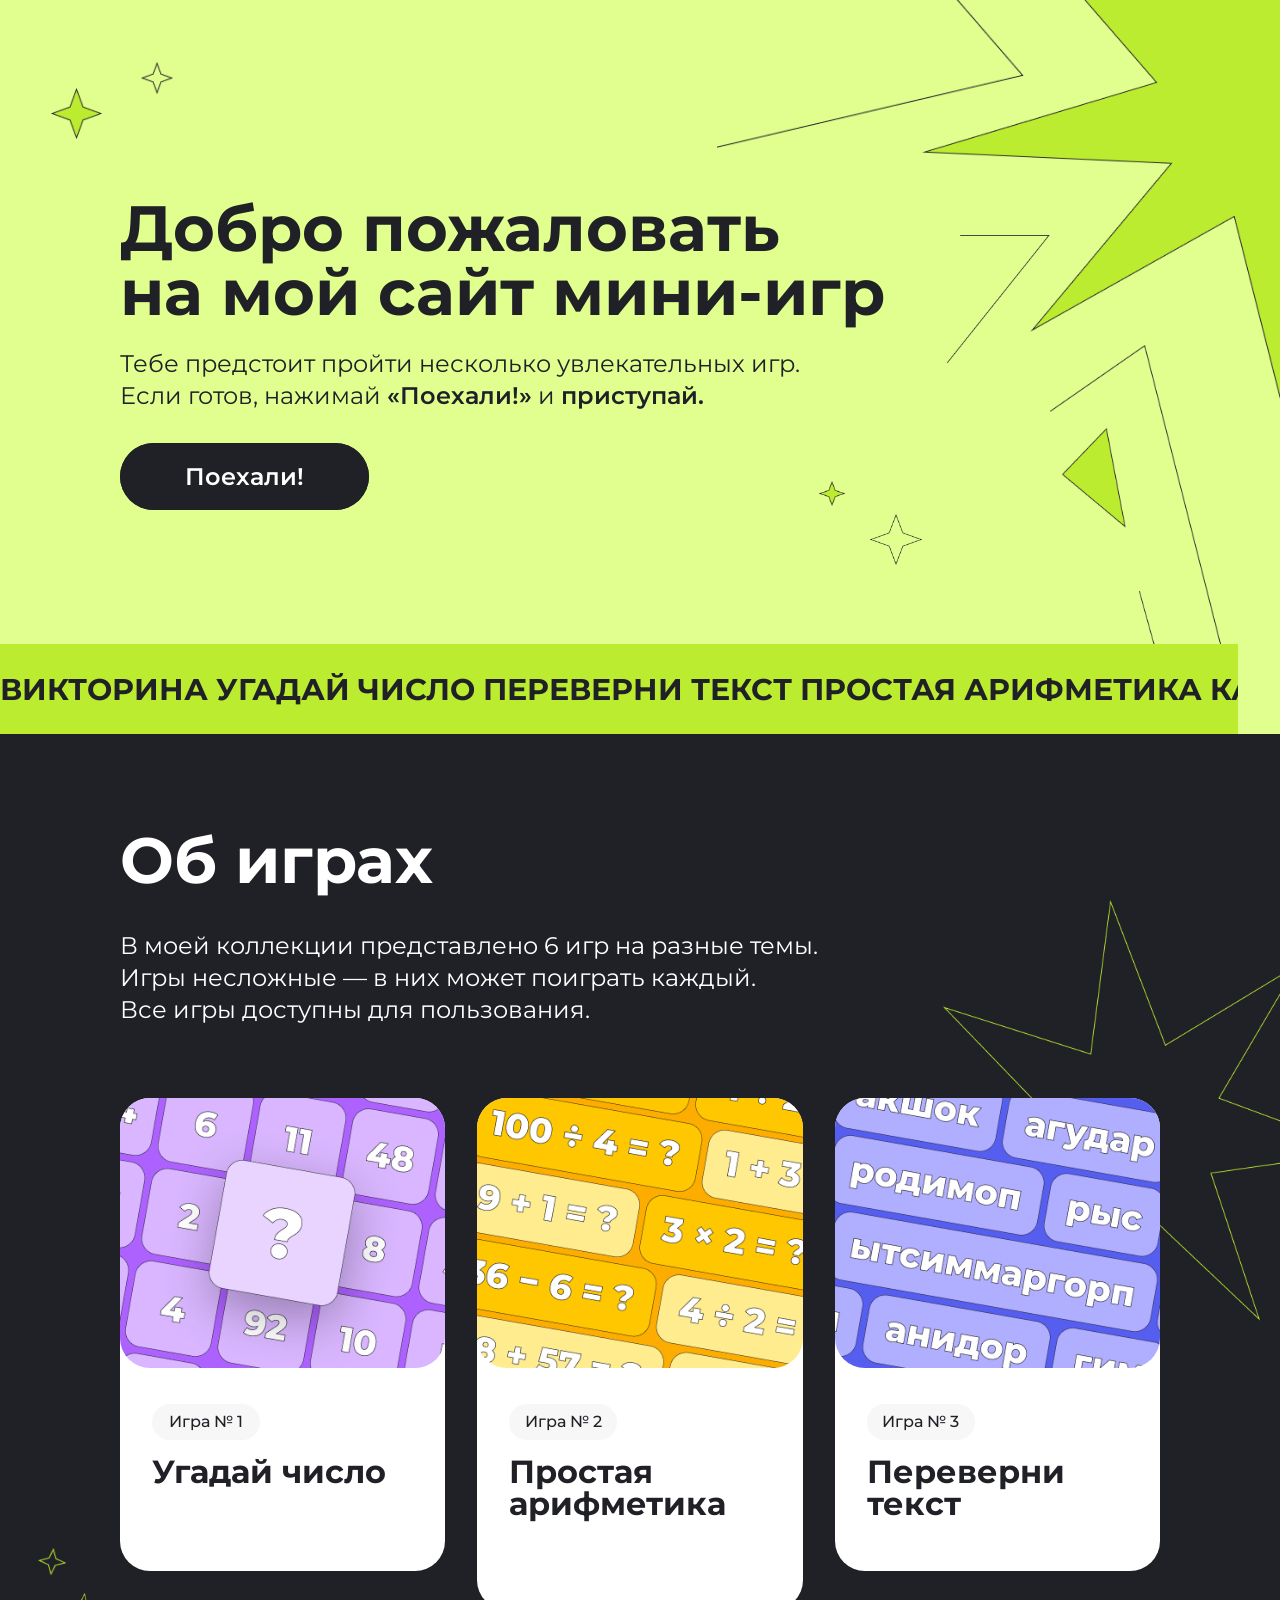
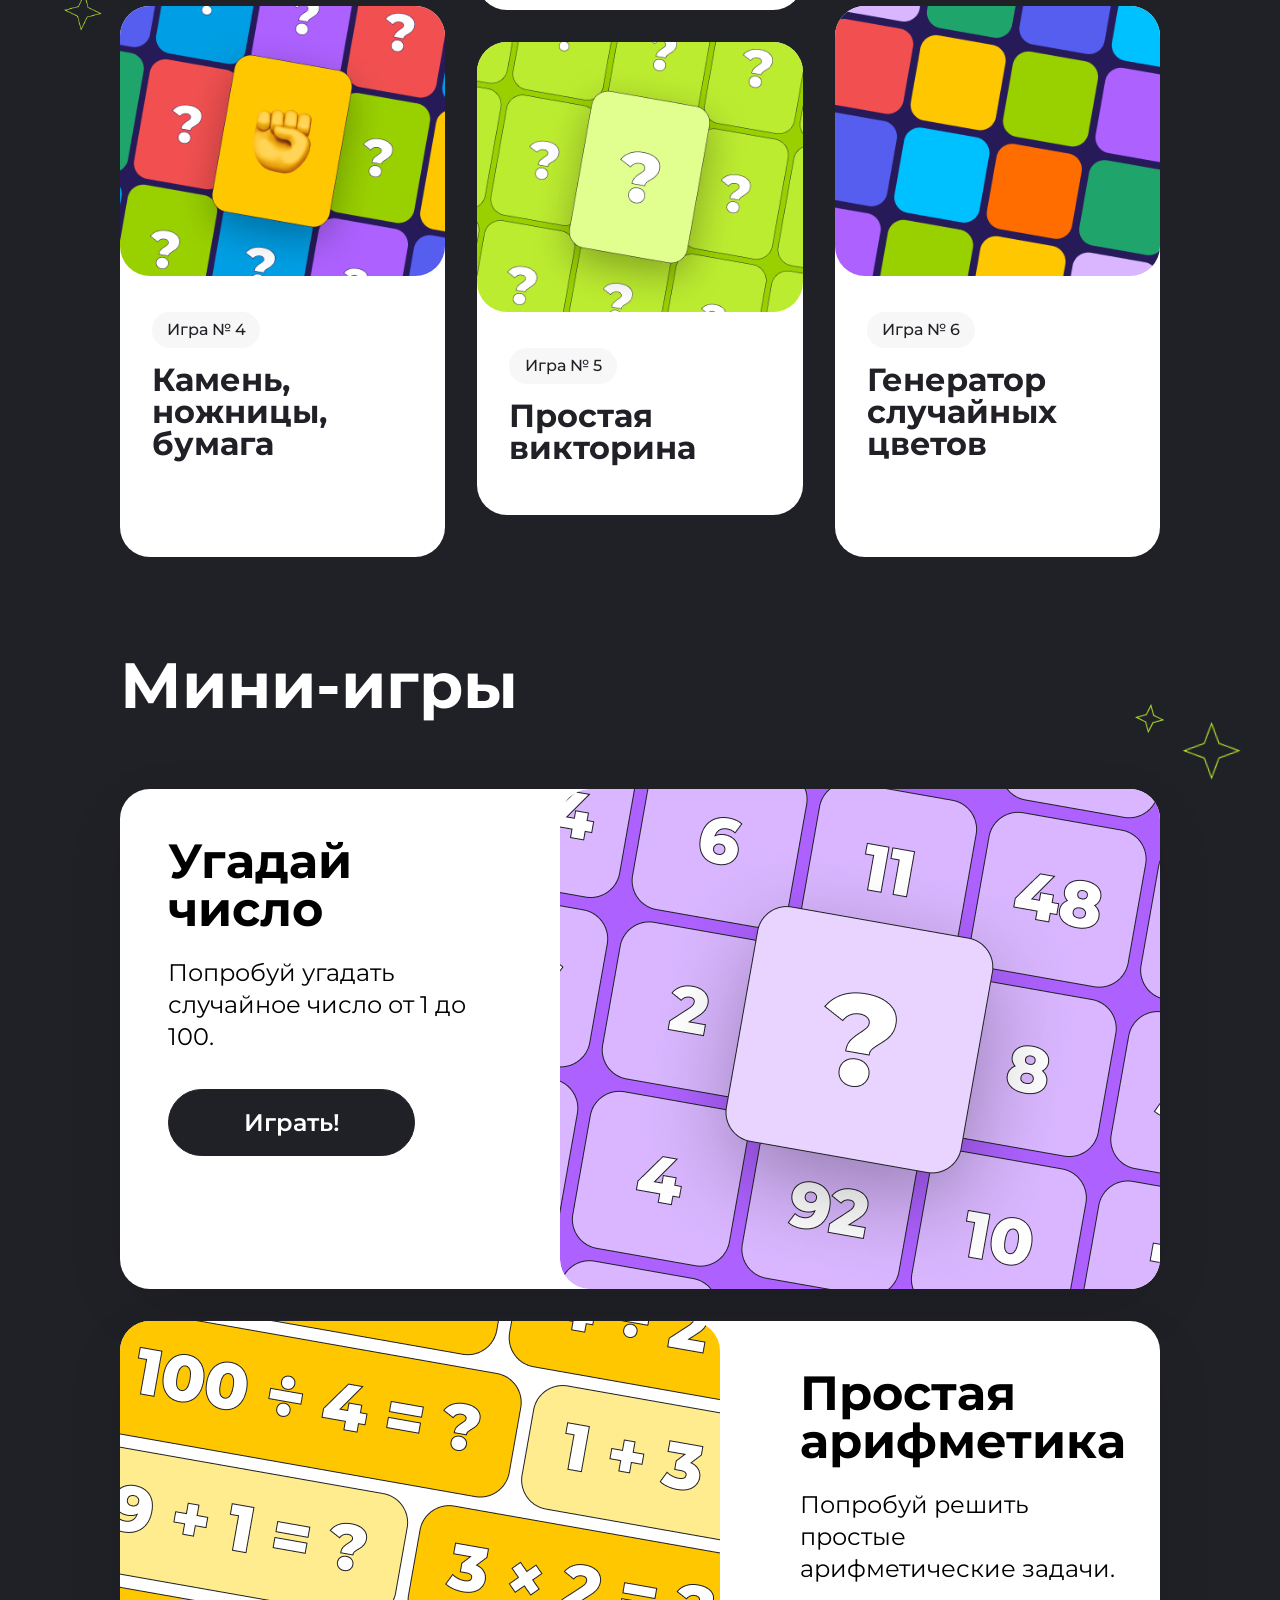
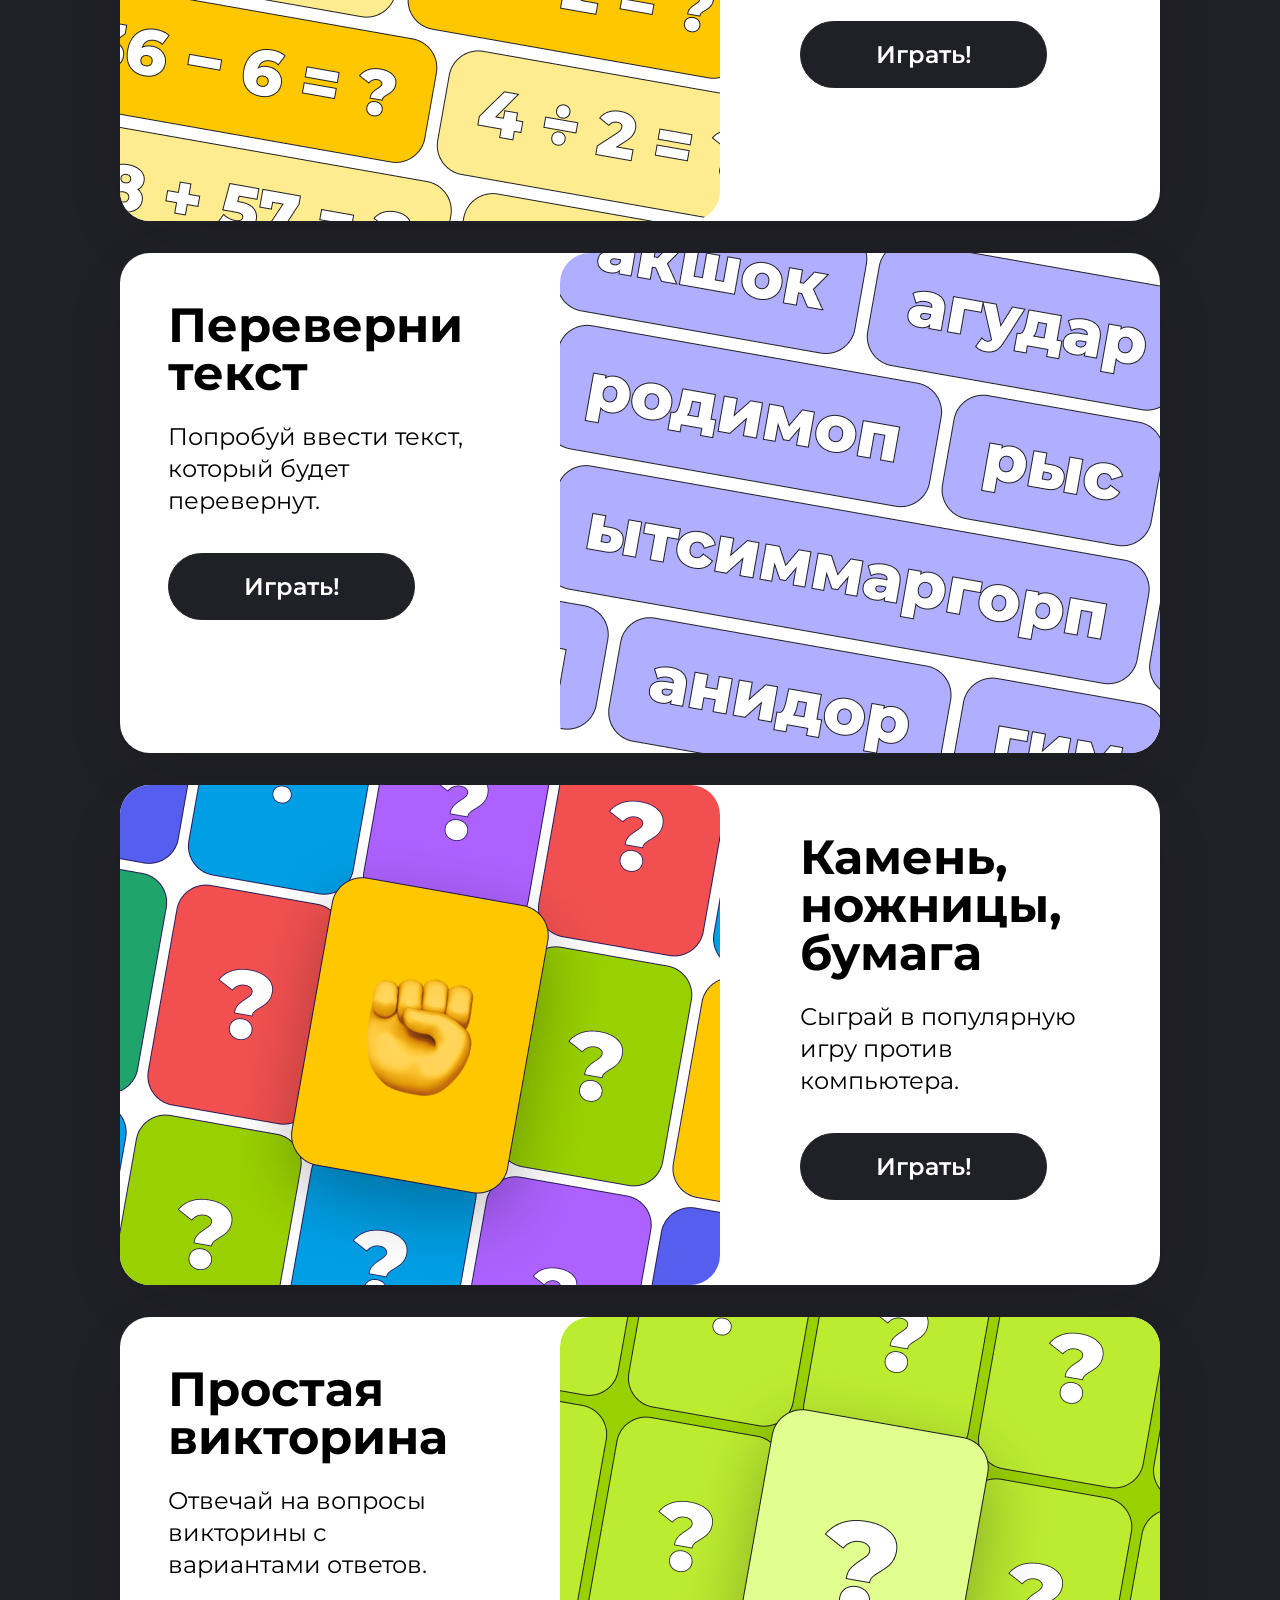
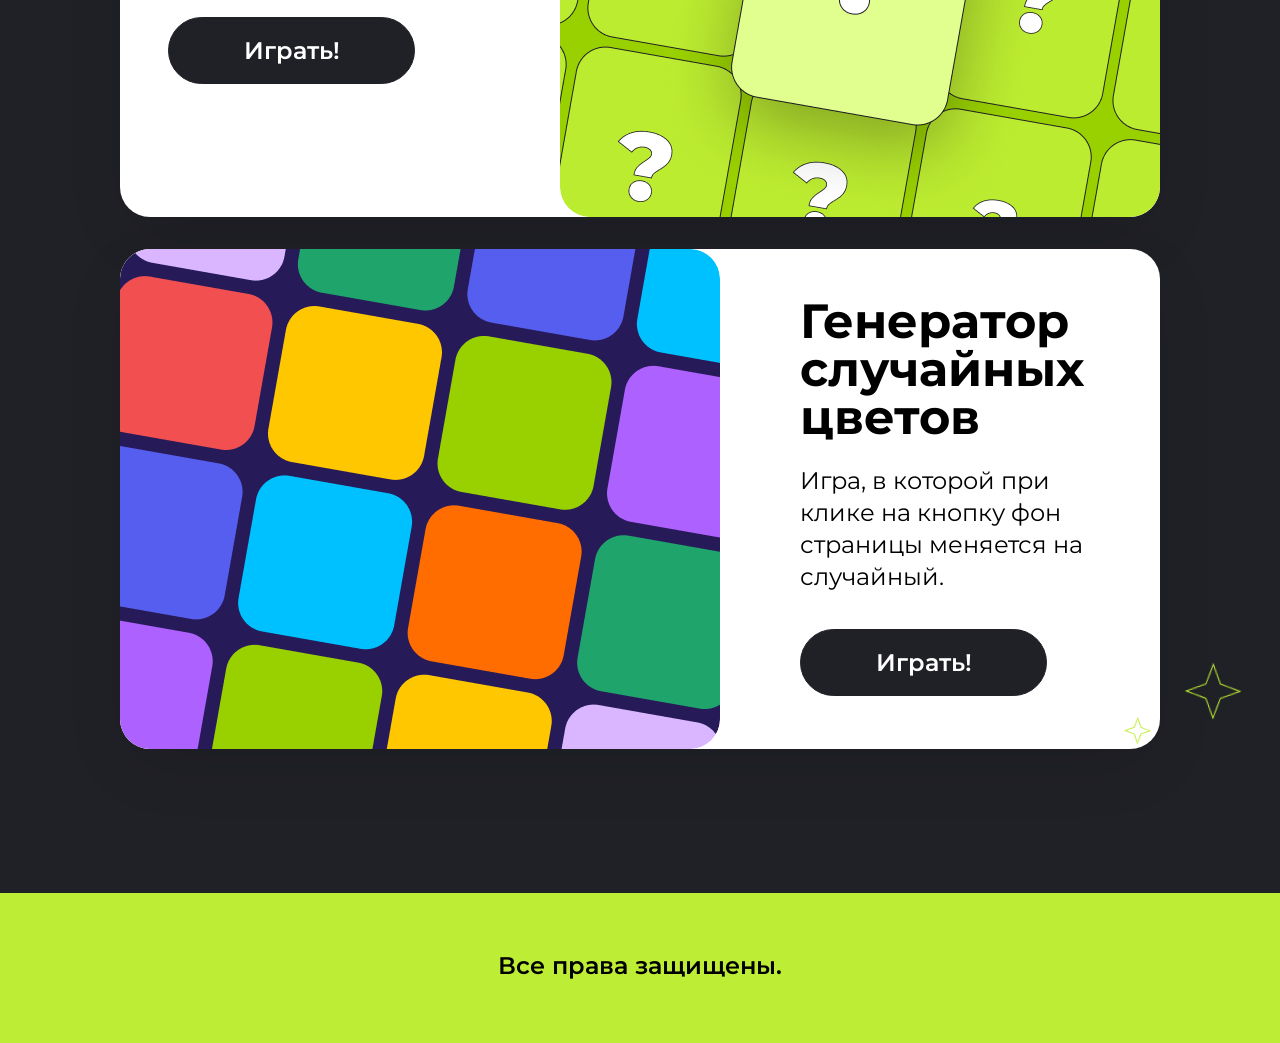
==== commit 3795745b: "hw-7" ====
--- a/index.html
+++ b/index.html
@@ -106,7 +106,7 @@
 
                 </a>
 
-                <a href="#game-5" class="box-game__card">
+                <a href="#game-5" class="box-game__card box-game__card_small">
                     <img class="box-game__img" src="./img/простая викторина.png" alt="Простая викторина">
                     <div class="box-game__bottom">
                         <div class="box-game__info">
@@ -140,7 +140,7 @@
                 <div class="minigames__info">
                     <h2 class="minigames__name">Угадай число</h2>
                     <p class="minigames__desc">Попробуй угадать случайное число от 1 до 100.</p>
-                    <a href="#" class="minigames__btn">Играть!</a>                    
+                    <a href="#" class="minigames__btn guess-start-btn" >Играть!</a>                    
                 </div>
                 <img class="minigames__img" src="./img/Угадай число большая.png" alt="Угадай число">
                 </div>
@@ -149,14 +149,14 @@
                 <div class="minigames__info">
                     <h2 class="minigames__name">Простая арифметика</h2>
                     <p class="minigames__desc">Попробуй решить простые арифметические задачи.</p>
-                    <a href="#" class="minigames__btn">Играть!</a>
+                    <a href="#" class="minigames__btn math-start-btn">Играть!</a>
                 </div>
                 </div>
                 <div class="minigames__card" id="game-3">
                     <div class="minigames__info">
                         <h2 class="minigames__name">Переверни текст</h2>
                         <p class="minigames__desc">Попробуй ввести текст, который будет перевернут.</p>
-                        <a href="#" class="minigames__btn">Играть!</a>
+                        <a href="#" class="minigames__btn reverse-start-btn">Играть!</a>
                     </div>
                     <img class="minigames__img" src="./img/переверни текст большая.png" alt="Угадай число">
                 </div>
@@ -172,7 +172,7 @@
                     <div class="minigames__info">
                         <h2 class="minigames__name">Простая викторина</h2>
                         <p class="minigames__desc">Отвечай на вопросы викторины с вариантами ответов.</p>
-                        <a href="#" class="minigames__btn">Играть!</a>
+                        <a href="#" class="minigames__btn quiz-start-btn">Играть!</a>
                     </div>
                     <img class="minigames__img" src="./img/простая викторина большая.png" alt="Угадай число">
                 </div>
@@ -200,7 +200,7 @@
                     <div class="mobile__wrapper">                        
                         <h3 class="mobile__name">Угадай число</h3>
                         <p class="mobile__desc">Попробуй угадать случайное число от 1 до 100.</p>
-                        <a href="#" class="mobile__btn">Играть!</a>
+                        <a href="#" class="mobile__btn guess-start-btn">Играть!</a>
                     </div>
                 </div>
             </div>
@@ -210,7 +210,7 @@
                     <div class="mobile__wrapper">                        
                         <h3 class="mobile__name">Простая арифметика</h3>
                         <p class="mobile__desc">Попробуй решить простые арифметические задачи.</p>
-                        <a href="#" class="mobile__btn">Играть!</a>
+                        <a href="#" class="mobile__btn math-start-btn">Играть!</a>
                     </div>
                 </div>
             </div>
@@ -220,7 +220,7 @@
                     <div class="mobile__wrapper">                        
                         <h3 class="mobile__name">Переверни текст</h3>
                         <p class="mobile__desc">Попробуй ввести текст, который будет перевернут.</p>
-                        <a href="#" class="mobile__btn">Играть!</a>
+                        <a href="#" class="mobile__btn reverse-start-btn">Играть!</a>
                     </div>
                 </div>
             </div>
@@ -240,7 +240,7 @@
                     <div class="mobile__wrapper">                        
                         <h3 class="mobile__name">Простая викторина</h3>                        
                         <p class="mobile__desc">Отвечай на вопросы викторины с вариантами ответов.</p>
-                        <a href="#" class="mobile__btn">Играть!</a>
+                        <a href="#" class="mobile__btn quiz-start-btn">Играть!</a>
                     </div>                    
                 </div>
             </div>
@@ -257,6 +257,13 @@
             </div>
         </div>
     </section>
+    <div id="quiz-modal" class="quiz-modal hidden">
+  <div class="quiz-modal-overlay"></div>
+  <div class="quiz-modal-content">
+    <button type="button" class="quiz-close-btn" aria-label="Закрыть">&times;</button>
+    <div id="quiz-container"></div>
+  </div>
+    </div>
     <footer class="footer center">
         <div class="footer__content">
             <p>Все права защищены.</p>
@@ -264,9 +271,8 @@
 
     </footer>
 
-    <script>
-        
-    </script>
+    <script src="hw-6.js"></script>
+    <script src="hw-7.js"></script>
 </body>
 
 </html>
--- a/style.css
+++ b/style.css
@@ -530,6 +530,63 @@
     transform: rotate(-5deg);
 }
 
+.hidden {
+  display: none !important;
+}
+
+.quiz-modal {
+  position: fixed;
+  top: 0;
+  left: 0;
+  width: 100%;
+  height: 100%;
+  z-index: 9999;
+}
+
+.quiz-modal-overlay {
+  position: absolute;
+  top: 0;
+  left: 0;
+  width: 100%;
+  height: 100%;
+  background: rgba(0, 0, 0, 0.7);
+  backdrop-filter: blur(4px);
+}
+
+.quiz-modal-content {
+  position: absolute;
+  top: 50%;
+  left: 50%;
+  transform: translate(-50%, -50%);
+  width: 90%;
+  max-width: 600px;
+  max-height: 90vh;
+  background: #fff;
+  border-radius: 24px;
+  padding: 24px;
+  box-shadow: 0 20px 60px rgba(0,0,0,0.3);
+  overflow-y: auto;
+  font-family: Montserrat, sans-serif;
+}
+
+.quiz-close-btn {
+  position: absolute;
+  top: 16px;
+  right: 16px;
+  width: 36px;
+  height: 36px;
+  border: none;
+  background: transparent;
+  color: #202027;
+  font-size: 28px;
+  line-height: 1;
+  cursor: pointer;
+  z-index: 10;
+}
+
+.quiz-close-btn:hover {
+  color: #BCEC30;
+}
 
 .footer {
     width: 100%;
@@ -854,4 +911,4 @@
     .footer__content {
         font-size: 16px;
     }
-}+}
